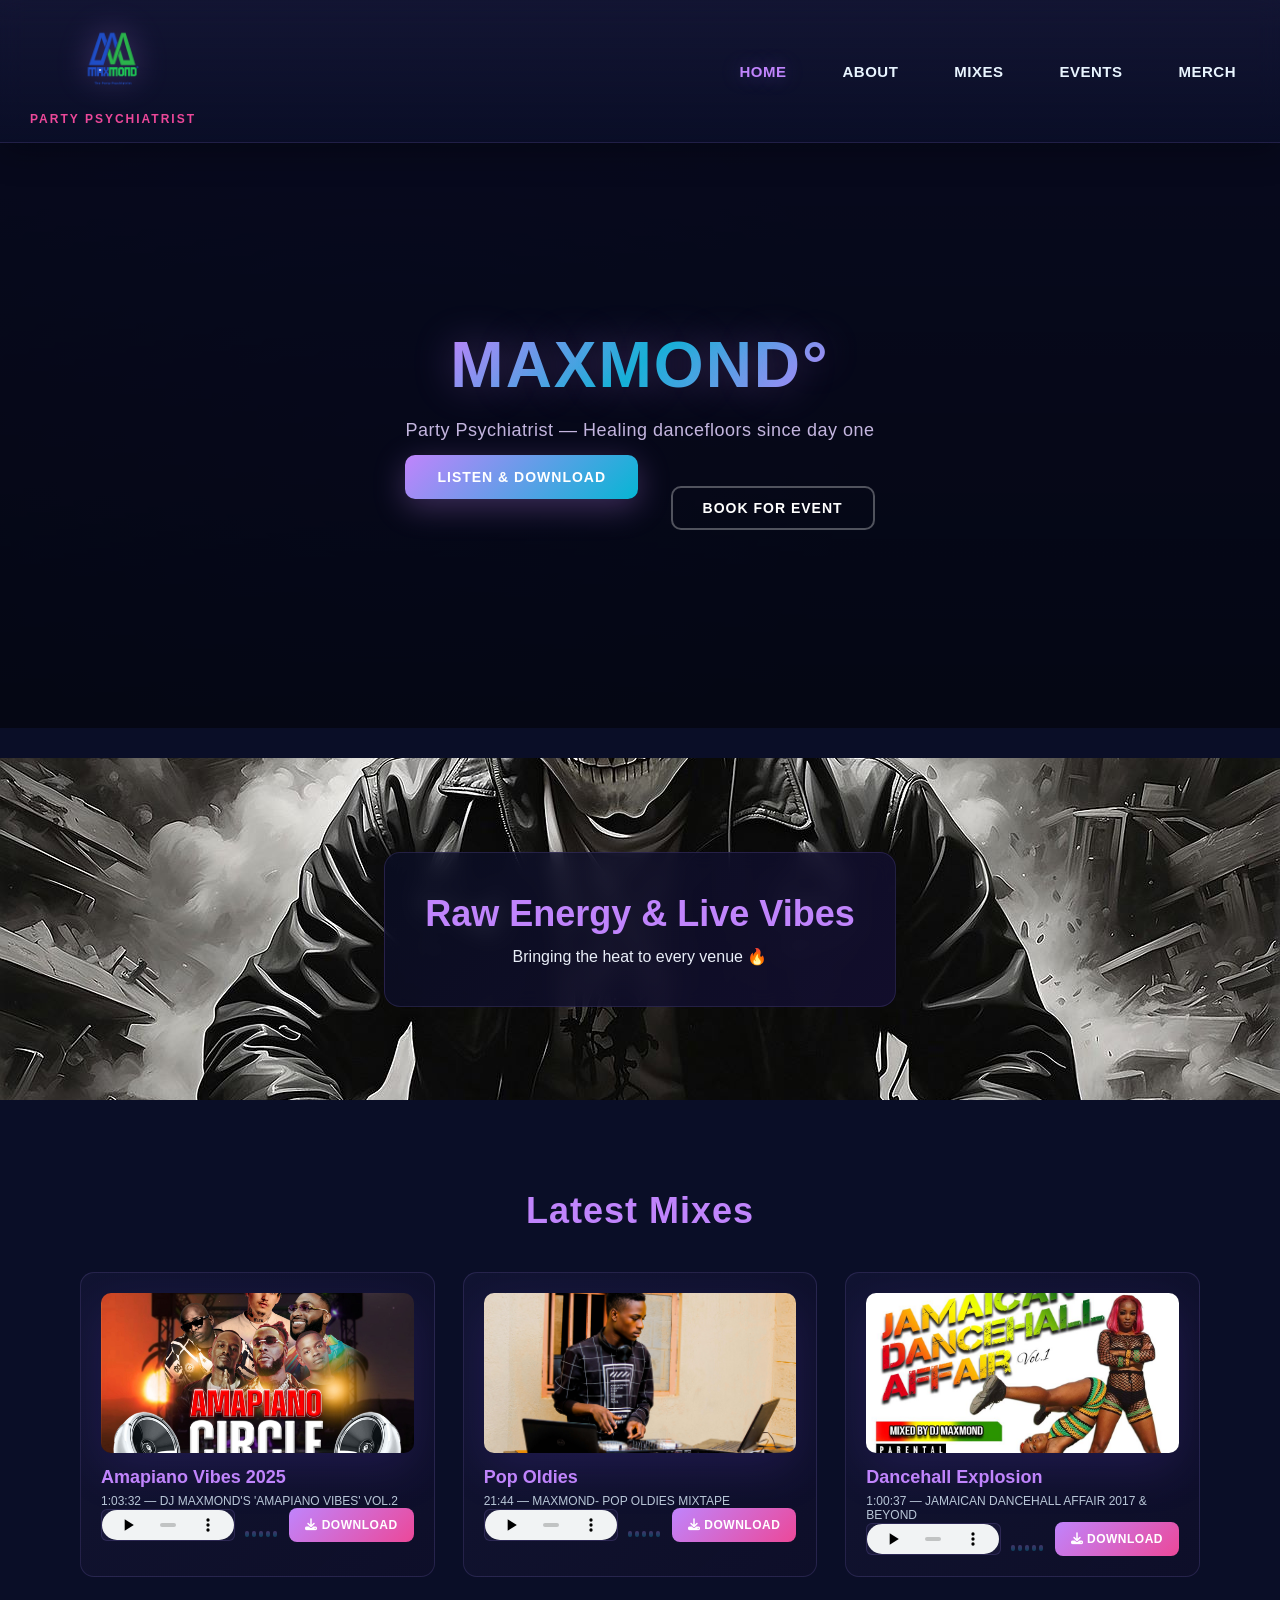
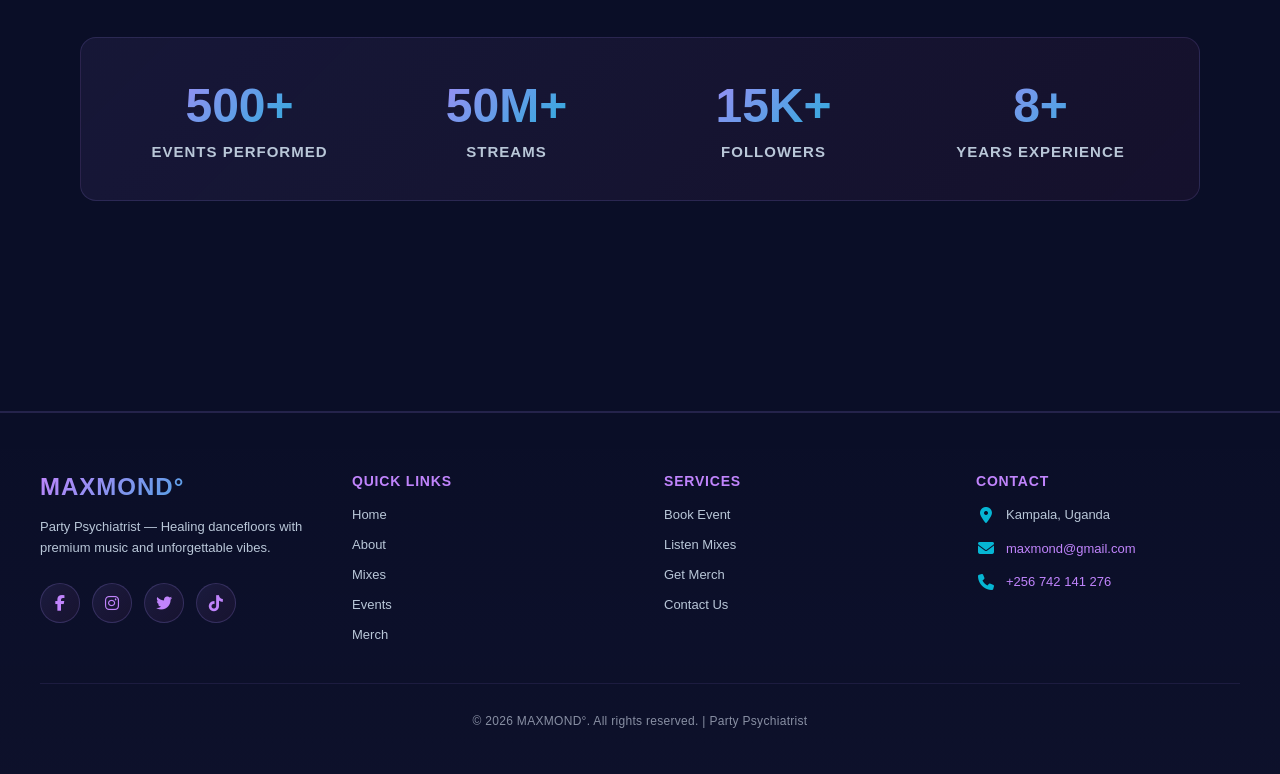
==== index.html @ 0cc54d0d "Add files via upload" ====
<!DOCTYPE html>
<html lang="en">
<head>
<meta charset="UTF-8" />
<meta name="viewport" content="width=device-width, initial-scale=1" />
<title> MAXMOND° — DJ & Mixing Specialist</title>
<link rel="stylesheet" href="https://cdnjs.cloudflare.com/ajax/libs/font-awesome/6.4.0/css/all.min.css">
<link rel="stylesheet" href="style.css" />
</head>
<body>
<header class="site-header">
  <div class="brand">
    <div class="logo">
      <a href="index.html">
        <img src="images/logo.png"  alt="Maxmond Logo" class="logo-img">
      </a>
    </div>
    <div class="tag">Party Psychiatrist</div>
  </div>
  <button class="menu-btn" id="menuBtn">☰</button>
  <nav class="nav" id="nav">
    <a href="index.html" class="nav-link active">Home</a>
    <a href="about.html" class="nav-link">About</a>
    <a href="mixes.html" class="nav-link">Mixes</a>
    <a href="events.html" class="nav-link">Events</a>
    <a href="merch.html" class="nav-link">Merch</a>
  </nav>
</header>

<!-- HERO VIDEO -->
<section class="hero-vid">
  <video class="hero-video" autoplay muted loop playsinline>
    <source src="videos/hero-placeholder.mp4" type="video/mp4">
  </video>
  <div class="hero-overlay"></div>
  <div class="hero-content">
    <h1 class="neon"> MAXMOND°</h1>
    <p class="neon-sub">Party Psychiatrist — Healing dancefloors since day one</p>
    <div class="hero-actions">
      <a class="btn primary" href="mixes.html">Listen & Download</a>
      <a class="btn ghost" href="events.html">Book for Event</a>
    </div>
  </div>
</section>

<!-- SLIDESHOW SECTION -->
<section class="slideshow-section">
  <div class="slideshow" id="slideshow">
    <div class="slide" style="background-image:url('images/slide1.jpg')"></div>
    <div class="slide" style="background-image:url('images/slide2.jpg')"></div>
    <div class="slide" style="background-image:url('images/slide3.jpg')"></div>
  </div>
  <div class="slideshow-content">
    <h2>Raw Energy & Live Vibes</h2>
    <p>Bringing the heat to every venue 🔥</p>
  </div>
</section>

<!-- FEATURED MIXES -->
<main class="container">
  <section class="featured-section">
    <h2 style="color:var(--neon-bright);font-size:36px;margin-bottom:40px;text-align:center;letter-spacing:1px;">Latest Mixes</h2>
    <div class="featured-grid">
      <article class="album-card">
        <img class="album-cover" src="images/mix1.jpg" alt="Mix 1 cover">
        <div class="album-info">
          <h3>Amapiano Vibes 2025</h3>
          <p class="meta">1:03:32 — DJ MAXMOND'S 'AMAPIANO VIBES' VOL.2</p>
          <div class="album-controls">
            <div class="equalizer-wrapper">
              <audio controls preload="none">
                <source src="https://www.dropbox.com/scl/fi/xc1sqs35vmgmtnmhbowbe/DJ-MAXMOND-S-AMAPIANO-VIBES-VOL.2-BEST-AMAPIANO-SONGS-2024.mp3?rlkey=he2ttho02ufio4cwqi1nv0g5d&st=pbbh3ozd&raw=1" type="audio/mpeg">
                Your browser does not support the audio element.
              </audio>
              <div class="equalizer">
                <span></span><span></span><span></span><span></span><span></span>
              </div>
            </div>
            <a class="download-btn" href="https://www.dropbox.com/scl/fi/xc1sqs35vmgmtnmhbowbe/DJ-MAXMOND-S-AMAPIANO-VIBES-VOL.2-BEST-AMAPIANO-SONGS-2024.mp3?rlkey=he2ttho02ufio4cwqi1nv0g5d&st=pbbh3ozd&raw=1" download>
              <i class="fas fa-download"></i> Download
            </a>
          </div>
        </div>
      </article>

      <article class="album-card">
        <img class="album-cover" src="images/pic 4.jpg" alt="Mix 2 cover">
        <div class="album-info">
          <h3>Pop Oldies</h3>
          <p class="meta">21:44 — MAXMOND- POP OLDIES MIXTAPE</p>
          <div class="album-controls">
            <div class="equalizer-wrapper">
              <audio controls preload="none">
                <source src="https://www.dropbox.com/scl/fi/2253mt208fvndfzl2ass7/MAXMOND-POP-OLDIES-MIXTAPE-demo.mp3?rlkey=nd7rowg3izl7b2zfqn1jg8y5y&st=6wo6x5c7&raw=1" type="audio/mpeg">
                Your browser does not support the audio element.
              </audio>
              <div class="equalizer">
                <span></span><span></span><span></span><span></span><span></span>
              </div>
            </div>
            <a class="download-btn" href="https://www.dropbox.com/scl/fi/2253mt208fvndfzl2ass7/MAXMOND-POP-OLDIES-MIXTAPE-demo.mp3?rlkey=nd7rowg3izl7b2zfqn1jg8y5y&st=6wo6x5c7&raw=1" download>
              <i class="fas fa-download"></i> Download
            </a>
          </div>
        </div>
      </article>

      <article class="album-card">
        <img class="album-cover" src="images/JAMAICAN DANCEHALL ALBUM DJ MAXMOND.jpg" alt="Mix 3 cover">
        <div class="album-info">
          <h3>Dancehall Explosion</h3>
          <p class="meta">1:00:37 — JAMAICAN DANCEHALL AFFAIR 2017 & BEYOND</p>
          <div class="album-controls">
            <div class="equalizer-wrapper">
              <audio controls preload="none">
                <source src="https://www.dropbox.com/scl/fi/gc46w96b8jhmd17xgu9oz/DJ-Maxmond-s-Dancehall-Affair-2017-Beyond.mp3?rlkey=oaa48fzhy5w7obsttgqg2e1w3&st=un1a16tu&raw=1" type="audio/mpeg">
                Your browser does not support the audio element.
              </audio>
              <div class="equalizer">
                <span></span><span></span><span></span><span></span><span></span>
              </div>
            </div>
            <a class="download-btn" href="https://www.dropbox.com/scl/fi/gc46w96b8jhmd17xgu9oz/DJ-Maxmond-s-Dancehall-Affair-2017-Beyond.mp3?rlkey=oaa48fzhy5w7obsttgqg2e1w3&st=un1a16tu&raw=1" download>
              <i class="fas fa-download"></i> Download
            </a>
          </div>
        </div>
      </article>
    </div>
  </section>

  <!-- STATS SECTION -->
  <section class="stats-section">
    <div class="stat">
      <div class="stat-number">500+</div>
      <div class="stat-label">Events Performed</div>
    </div>
    <div class="stat">
      <div class="stat-number">50M+</div>
      <div class="stat-label">Streams</div>
    </div>
    <div class="stat">
      <div class="stat-number">15K+</div>
      <div class="stat-label">Followers</div>
    </div>
    <div class="stat">
      <div class="stat-number">8+</div>
      <div class="stat-label">Years Experience</div>
    </div>
  </section>

</main>



<footer class="site-footer">
  <div class="footer-content">
    <!-- Brand Section -->
    <div class="footer-section">
      <h3 class="footer-title">MAXMOND°</h3>
      <p class="footer-desc">Party Psychiatrist — Healing dancefloors with premium music and unforgettable vibes.</p>
      <div class="footer-socials">
        <a href="https://facebook.com/maxmonddj256" target="_blank" title="Facebook"><i class="fab fa-facebook-f"></i></a>
        <a href="https://instagram.com/maxmonddj256" target="_blank" title="Instagram"><i class="fab fa-instagram"></i></a>
        <a href="https://x.com/maxmonddj256" target="_blank" title="Twitter"><i class="fab fa-twitter"></i></a>
        <a href="https://www.tiktok.com/@maxmonddj256" target="_blank" title="TikTok"><i class="fab fa-tiktok"></i></a>
      </div>
    </div>

    <!-- Quick Links -->
    <div class="footer-section">
      <h4 class="footer-heading">Quick Links</h4>
      <ul class="footer-links">
        <li><a href="index.html">Home</a></li>
        <li><a href="about.html">About</a></li>
        <li><a href="mixes.html">Mixes</a></li>
        <li><a href="events.html">Events</a></li>
        <li><a href="merch.html">Merch</a></li>
      </ul>
    </div>

    <!-- Services -->
    <div class="footer-section">
      <h4 class="footer-heading">Services</h4>
      <ul class="footer-links">
        <li><a href="events.html">Book Event</a></li>
        <li><a href="mixes.html">Listen Mixes</a></li>
        <li><a href="merch.html">Get Merch</a></li>
        <li><a href="https://wa.me/256742141276" target="_blank">Contact Us</a></li>
      </ul>
    </div>

    <!-- Contact -->
    <div class="footer-section">
      <h4 class="footer-heading">Contact</h4>
      <div class="footer-contact">
        <p><i class="fas fa-map-marker-alt"></i> Kampala, Uganda</p>
        <p><i class="fas fa-envelope"></i> <a href="mailto:maxmond@gmail.com">maxmond@gmail.com</a></p>
        <p><i class="fas fa-phone"></i> <a href="https://wa.me/256742141276">+256 742 141 276</a></p>
      </div>
    </div>
  </div>

  <!-- Copyright -->
  <div class="footer-bottom">
    <p>&copy; <span id="year"></span> MAXMOND°. All rights reserved. | Party Psychiatrist</p>
    <!-- <div class="footer-links-bottom">
      <a href="#">Privacy Policy</a> • <a href="#">Terms of Service</a>
    </div> -->
  </div>
</footer>



      

    
    

    
  




<script src="script.js"></script>
</body>
</html>
---- style.css ----
:root{
  --bg-dark:#0a0e27;       /* professional dark blue-black */
  --bg-darker:#050812;
  --neon:#a78bfa;          /* softer neon purple */
  --neon-bright:#c084fc;
  --neon-accent:#7c3aed;
  --accent-pink:#ec4899;
  --accent-cyan:#06b6d4;
  --muted:#b9c7d8;
  --glass:rgba(255,255,255,0.02);
  --max-w:1200px;
}

/* Reset */
*{box-sizing:border-box;margin:0;padding:0; max-width: 100%;
    }
    body {
  margin: 0;
  padding: 0;
  overflow-x: hidden;
}
html,body{height:100%;font-family:Inter,"Tahoma",sans-serif;color:#e9eef8;background:var(--bg-dark); }
img{max-width:100%;display:block;border-radius:8px;}

/* Header */
.site-header{
  position:sticky;top:0;z-index:60;display:flex;align-items:center;justify-content:space-between;padding:16px 30px;
  background: linear-gradient(180deg, rgba(167,139,250,0.06), rgba(10,14,39,0.95));
  border-bottom:1px solid rgba(167,139,250,0.1);
  backdrop-filter: blur(12px);
  box-shadow: 0 8px 32px rgba(0,0,0,0.3);
}
.brand{display:flex;flex-direction:column;align-items:center;gap:8px;}
.logo-text{font-size:32px;font-weight:900;background: linear-gradient(135deg, var(--neon-bright), var(--accent-cyan));-webkit-background-clip:text;-webkit-text-fill-color:transparent;text-shadow:0 0 20px rgba(192,132,250,0.5);letter-spacing:1px;}
.tag{font-size:12px;color:var(--accent-pink);text-transform:uppercase;letter-spacing:2px;font-weight:700;}
.nav{display:flex;gap:28px;align-items:center;}
.nav-link{color:#e9f5ff;text-decoration:none;padding:8px 14px;border-radius:6px;font-weight:600;font-size:15px;transition:all 0.3s ease;position:relative;text-transform:uppercase;letter-spacing:0.5px;}
.nav-link::after{content:'';position:absolute;bottom:0;left:0;width:0;height:2px;background:linear-gradient(90deg, var(--neon-bright), var(--accent-cyan));transition:width 0.3s ease;}
.nav-link:hover::after{width:100%;}
.nav-link.active{color:var(--neon-bright);text-shadow:0 0 20px rgba(167,139,250,0.4);}
.menu-btn{display:none;color:var(--neon-bright);font-size:24px;cursor:pointer;background:transparent;border:none;transition:all 0.3s ease;}
.menu-btn.active{color:var(--accent-pink);}

@media (max-width:900px){
  .menu-btn{display:block;}
  .nav{position:fixed;right:-320px;top:70px;flex-direction:column;background:rgba(6,5,16,0.96);padding:20px;width:280px;height:calc(100% - 90px);transition:0.28s;}
  .nav.show{right:8px;}
}

/* logo designs */
.logo {
  display: flex;
  align-items: center;
  justify-content: center;
  padding: 8px;
}

.logo-img {
    height: 72px;      
    width: auto;       
    object-fit: contain;
    transition: transform 0.3s ease, filter 0.3s ease;
    filter: drop-shadow(0 0 16px rgba(192,132,250,0.4));
}
.logo-img:hover {
    transform: scale(1.12);
    filter: drop-shadow(0 0 24px rgba(192,132,250,0.7));
}

/* HERO VIDEO */
.hero-vid{
  position:relative;height:65vh;display:flex;align-items:center;justify-content:center;overflow:hidden;
}
.hero-video{
  position:absolute;inset:0;width:100%;height:100%;object-fit:cover;filter:brightness(0.35) saturate(1.2) contrast(1.1);
}
.hero-overlay{
  position:absolute;inset:0;background:linear-gradient(180deg, rgba(10,14,39,0.4), rgba(5,8,20,0.6)), radial-gradient(circle at 30% 50%, rgba(167,139,250,0.08), transparent 50%);mix-blend-mode:overlay;
}
.hero-content{
  position:relative;z-index:5;text-align:center;padding:40px;max-width:1000px;animation:slideInUp 0.8s ease;
}
.neon{
  font-size:64px;
  margin:0;
  background: linear-gradient(135deg, var(--neon-bright), var(--accent-cyan), var(--neon-bright));
  -webkit-background-clip:text;
  -webkit-text-fill-color:transparent;
  background-clip:text;
  text-shadow:0 0 40px rgba(192,132,250,0.3);
  display: inline-block;
  animation: float 3s ease-in-out infinite, pulse 2s ease-in-out infinite alternate;
  font-weight:900;
  letter-spacing:2px;
}
@keyframes float {
    0% { transform: translateY(0px); }
    50% { transform: translateY(-20px); }
    100% { transform: translateY(0px); }
}
@keyframes pulse {
    0% { filter: drop-shadow(0 0 20px rgba(192,132,250,0.3)); }
    100% { filter: drop-shadow(0 0 40px rgba(192,132,250,0.6)); }
}
@keyframes slideInUp {
    from { opacity:0; transform:translateY(40px); }
    to { opacity:1; transform:translateY(0); }
}
.neon-sub{margin-top:18px;color:#d9c9f5;opacity:0.9;font-size:18px;letter-spacing:0.5px;}
.btn{display:inline-block;padding:14px 32px;border-radius:10px;text-decoration:none;font-weight:700;margin:14px;border:none;cursor:pointer;transition:all 0.3s ease;text-transform:uppercase;letter-spacing:1px;font-size:14px;}
.btn.primary{background:linear-gradient(135deg, var(--neon-bright), var(--accent-cyan));color:#fff;box-shadow:0 8px 32px rgba(192,132,250,0.3);position:relative;overflow:hidden;}
.btn.primary::before{content:'';position:absolute;top:50%;left:-50%;width:200%;height:200%;background:radial-gradient(circle, rgba(255,255,255,0.3), transparent);transform:translate(-50%,-50%);opacity:0;transition:opacity 0.3s;}
.btn.primary:hover{transform:translateY(-3px);box-shadow:0 14px 48px rgba(192,132,250,0.5);}
.btn.ghost{background:transparent;color:#fff;border:2px solid rgba(255,255,255,0.3);padding:12px 30px;}
.btn.ghost:hover{border-color:var(--neon-bright);color:var(--neon-bright);box-shadow:0 0 20px rgba(192,132,250,0.3);}

/* SLIDESHOW */
.slideshow-section{position:relative;height:38vh;display:flex;align-items:center;justify-content:center;margin-top:30px;overflow:hidden;background:var(--bg-darker);}
.slideshow{position:absolute;inset:0;z-index:0;}
.slide{position:absolute;inset:0;background-size:cover;background-position:center;opacity:0;transition:opacity 1.2s ease;}
.slide.show{opacity:1;}
.slideshow-content{position:relative;z-index:6;background:linear-gradient(135deg, rgba(10,14,39,0.75), rgba(20,15,50,0.85));padding:40px;border-radius:16px;max-width:900px;text-align:center;border:1px solid rgba(167,139,250,0.15);backdrop-filter:blur(10px);}
.slideshow-content h2{color:var(--neon-bright);font-size:36px;margin-bottom:12px;}

/* FEATURED GRID / ALBUMS */
.container{max-width:var(--max-w);margin:0 auto;padding:50px 40px;overflow:hidden;}
.featured-grid{display:grid;grid-template-columns:repeat(3,1fr);gap:28px;}
.album-card{background:linear-gradient(135deg, rgba(167,139,250,0.05), rgba(236,72,153,0.02));padding:20px;border-radius:14px;border:1px solid rgba(167,139,250,0.15);display:flex;flex-direction:column;gap:14px;transition:all 0.4s ease;position:relative;overflow:hidden;}
.album-card::before{content:'';position:absolute;top:0;left:0;width:100%;height:1px;background:linear-gradient(90deg, transparent, rgba(167,139,250,0.5), transparent);opacity:0;}
.album-card:hover{transform:translateY(-8px);border-color:rgba(167,139,250,0.4);box-shadow:0 20px 60px rgba(192,132,250,0.2);}
.album-card:hover::before{opacity:1;}
.album-cover{width:100%;height:160px;object-fit:cover;border-radius:10px;box-shadow:0 16px 48px rgba(122,75,255,0.15);transition:transform 0.4s ease;}
.album-card:hover .album-cover{transform:scale(1.05);}
.album-info h3{color:var(--neon-bright);margin:0;font-size:18px;}
.album-info p.meta{color:#b9c7d8;font-size:12px;margin:6px 0 0 0;}
.album-controls{display:flex;gap:12px;align-items:center;justify-content:space-between;}
.download-btn{background:linear-gradient(135deg, var(--neon-bright), var(--accent-pink));color:#fff;padding:10px 16px;border-radius:8px;font-weight:700;text-decoration:none;transition:all 0.3s ease;text-transform:uppercase;font-size:12px;letter-spacing:0.5px;}
.download-btn:hover{transform:translateY(-2px);box-shadow:0 8px 24px rgba(192,132,250,0.3);}

/* EQUALIZER ANIMATION */
.equalizer-wrapper{position:relative;display:flex;align-items:center;gap:10px;flex:1;}
.equalizer-wrapper audio{flex:1;height:32px;border-radius:6px;background:rgba(167,139,250,0.05);border:1px solid rgba(167,139,250,0.15);}
.equalizer{display:flex;gap:3px;height:24px;align-items:end;}
.equalizer span{
  display:block;width:4px;height:6px;background:linear-gradient(to top, var(--accent-cyan), var(--neon-bright));border-radius:2px;
  animation: equalizer 0.6s infinite alternate;
}
.equalizer span:nth-child(2){animation-delay:0.08s;}
.equalizer span:nth-child(3){animation-delay:0.16s;}
.equalizer span:nth-child(4){animation-delay:0.24s;}
.equalizer span:nth-child(5){animation-delay:0.32s;}
@keyframes equalizer{0%{height:6px;}50%{height:18px;}100%{height:6px;}}

/* STATS SECTION */
.stats-section {
  display: grid;
  grid-template-columns: repeat(auto-fit, minmax(200px, 1fr));
  gap: 30px;
  margin: 60px 0;
  padding: 40px;
  background: linear-gradient(135deg, rgba(167,139,250,0.08), rgba(236,72,153,0.05));
  border-radius: 16px;
  border: 1px solid rgba(167,139,250,0.15);
}

.stat {
  text-align: center;
}

.stat-number {
  font-size: 48px;
  font-weight: 900;
  background: linear-gradient(135deg, var(--neon-bright), var(--accent-cyan));
  -webkit-background-clip: text;
  -webkit-text-fill-color: transparent;
  background-clip: text;
  margin-bottom: 10px;
}

.stat-label {
  color: #b9c7d8;
  font-size: 15px;
  text-transform: uppercase;
  letter-spacing: 1px;
  font-weight: 600;
}

.featured-section {
  margin-top: 40px;
}

/* FOOTER */
.site-footer {
  margin-top: 100px;
  padding: 60px 40px 0;
  border-top: 2px solid rgba(167, 139, 250, 0.15);
  background: linear-gradient(180deg, transparent, rgba(167, 139, 250, 0.02));
}

.footer-content {
  display: grid;
  grid-template-columns: repeat(auto-fit, minmax(240px, 1fr));
  gap: 48px;
  max-width: var(--max-w);
  margin: 0 auto 40px;
}

.footer-section {
  display: flex;
  flex-direction: column;
  gap: 16px;
}

.footer-title {
  color: var(--neon-bright);
  font-size: 24px;
  font-weight: 900;
  margin: 0;
  text-transform: uppercase;
  letter-spacing: 1px;
  background: linear-gradient(135deg, var(--neon-bright), var(--accent-cyan));
  -webkit-background-clip: text;
  -webkit-text-fill-color: transparent;
  background-clip: text;
}

.footer-desc {
  color: #b9c7d8;
  font-size: 13px;
  line-height: 1.6;
  margin: 0;
}

.footer-heading {
  color: var(--neon-bright);
  font-size: 14px;
  font-weight: 700;
  margin: 0;
  text-transform: uppercase;
  letter-spacing: 0.8px;
}

.footer-links {
  list-style: none;
  display: flex;
  flex-direction: column;
  gap: 12px;
  margin: 0;
  padding: 0;
}

.footer-links a {
  color: #b9c7d8;
  text-decoration: none;
  font-size: 13px;
  transition: all 0.3s ease;
  display: inline-block;
}

.footer-links a:hover {
  color: var(--neon-bright);
  text-shadow: 0 0 12px rgba(192, 132, 250, 0.4);
  transform: translateX(4px);
}

.footer-socials {
  display: flex;
  gap: 12px;
  margin-top: 8px;
  flex-wrap: wrap;
}

.footer-socials a {
  width: 40px;
  height: 40px;
  border-radius: 50%;
  display: flex;
  align-items: center;
  justify-content: center;
  background: linear-gradient(135deg, rgba(167, 139, 250, 0.1), rgba(236, 72, 153, 0.05));
  border: 1px solid rgba(167, 139, 250, 0.2);
  color: var(--neon-bright);
  transition: all 0.3s ease;
  text-decoration: none;
}

.footer-socials a:hover {
  background: linear-gradient(135deg, var(--neon-bright), var(--accent-pink));
  border-color: var(--neon-bright);
  color: #fff;
  transform: translateY(-4px);
  box-shadow: 0 8px 24px rgba(192, 132, 250, 0.3);
}

.footer-socials i {
  font-size: 16px;
}

.footer-contact {
  display: flex;
  flex-direction: column;
  gap: 14px;
}

.footer-contact p {
  color: #b9c7d8;
  font-size: 13px;
  margin: 0;
  display: flex;
  align-items: center;
  gap: 10px;
  line-height: 1.5;
}

.footer-contact i {
  color: var(--accent-cyan);
  font-size: 16px;
  width: 20px;
  text-align: center;
}

.footer-contact a {
  color: var(--neon-bright);
  text-decoration: none;
  transition: all 0.3s ease;
}

.footer-contact a:hover {
  text-shadow: 0 0 12px rgba(192, 132, 250, 0.4);
}

.footer-bottom {
  border-top: 1px solid rgba(167, 139, 250, 0.1);
  padding: 30px 0;
  text-align: center;
  margin: 0 auto;
  max-width: var(--max-w);
}

.footer-bottom p {
  color: #888fa3;
  font-size: 12px;
  margin: 0 0 16px 0;
  letter-spacing: 0.3px;
}

.footer-links-bottom {
  display: flex;
  justify-content: center;
  gap: 20px;
  flex-wrap: wrap;
}

.footer-links-bottom a {
  color: #888fa3;
  text-decoration: none;
  font-size: 12px;
  transition: all 0.3s ease;
}

.footer-links-bottom a:hover {
  color: var(--neon-bright);
  text-shadow: 0 0 12px rgba(192, 132, 250, 0.3);
}

/* FOOTER RESPONSIVE */
@media (max-width: 900px) {
  .footer-content {
    grid-template-columns: repeat(2, 1fr);
    gap: 32px;
  }

  .site-footer {
    padding: 50px 30px 0;
  }
}

@media (max-width: 600px) {
  .footer-content {
    grid-template-columns: 1fr;
    gap: 40px;
  }

  .site-footer {
    padding: 40px 20px 0;
    margin-top: 60px;
  }

  .footer-title {
    font-size: 20px;
  }

  .footer-socials {
    gap: 10px;
  }

  .footer-socials a {
    width: 36px;
    height: 36px;
  }

  .footer-socials i {
    font-size: 14px;
  }
}

/* ABOUT PAGE */
.about-hero {
  display: grid;
  grid-template-columns: 1fr 1fr;
  gap: 30px;
  align-items: center;
  margin: 40px 0 60px 0;
  padding: 40px;
  background: linear-gradient(135deg, rgba(167,139,250,0.08), rgba(236,72,153,0.05));
  border-radius: 16px;
  border: 1px solid rgba(167,139,250,0.15);
}

.about-image-container {
  overflow: hidden;
  border-radius: 12px;
}

.about-image {
  width: 100%;
  height: 100%;
  border-radius: 12px;
  object-fit: cover;
  transition: transform 0.4s ease;
}

.about-image-container:hover .about-image {
  transform: scale(1.05);
}

.about-text h1 {
  margin-bottom: 20px;
  font-size: 42px;
}

.about-intro {
  color: #d9c9f5;
  font-size: 16px;
  line-height: 1.8;
  margin-bottom: 30px;
}

.about-content {
  margin-bottom: 30px;
}

.about-content h2 {
  color: var(--neon-bright);
  font-size: 20px;
  margin-bottom: 12px;
  text-transform: uppercase;
  letter-spacing: 0.5px;
}

.about-content p {
  color: #b9c7d8;
  line-height: 1.8;
  font-size: 14px;
}

.about-list {
  list-style: none;
  margin: 20px 0;
}

.about-list li {
  color: #b9c7d8;
  padding: 10px 0;
  padding-left: 30px;
  position: relative;
  line-height: 1.6;
  font-size: 14px;
}

.about-list li::before {
  content: '✓';
  position: absolute;
  left: 0;
  color: var(--neon-bright);
  font-weight: bold;
  font-size: 18px;
}

.about-cta {
  display: flex;
  gap: 16px;
  margin-top: 30px;
  flex-wrap: wrap;
}

@media (max-width: 900px) {
  .about-hero {
    grid-template-columns: 1fr;
  }
}

/* SERVICES GRID */
.services-grid {
  display: grid;
  grid-template-columns: repeat(auto-fit, minmax(250px, 1fr));
  gap: 24px;
  margin-top: 60px;
  margin-bottom: 60px;
}

.service-card {
  background: linear-gradient(135deg, rgba(167,139,250,0.08), rgba(236,72,153,0.05));
  padding: 30px;
  border-radius: 12px;
  border: 1px solid rgba(167,139,250,0.15);
  text-align: center;
  transition: all 0.4s ease;
}

.service-card:hover {
  transform: translateY(-8px);
  border-color: rgba(167,139,250,0.4);
  box-shadow: 0 20px 60px rgba(192,132,250,0.2);
}

.service-icon {
  font-size: 48px;
  color: var(--neon-bright);
  margin-bottom: 16px;
  background: linear-gradient(135deg, rgba(167,139,250,0.1), rgba(236,72,153,0.1));
  width: 80px;
  height: 80px;
  display: flex;
  align-items: center;
  justify-content: center;
  border-radius: 12px;
  margin-left: auto;
  margin-right: auto;
}

.service-card h3 {
  color: var(--neon-bright);
  font-size: 18px;
  margin-bottom: 12px;
  text-transform: uppercase;
  letter-spacing: 0.5px;
}

.service-card p {
  color: #b9c7d8;
  font-size: 14px;
  line-height: 1.6;
}

/* RESPONSIVE */
@media (max-width:1000px){ 
  .featured-grid{grid-template-columns:repeat(2,1fr);}
  .neon{font-size:56px;}
}
@media (max-width:700px){
  .featured-grid{grid-template-columns:1fr;}
  .neon{font-size:42px;}
  .hero-vid{height:55vh;}
  .slideshow-section{height:35vh;}
  .container{padding:30px 20px;}
  .site-header{padding:12px 16px;}
  .nav{gap:16px;}
}

/* MOBILE HERO FALLBACK IMAGE */
@media (max-width:700px){
  .hero-video{display:none;}
  .hero-vid{background-image:url('images/hero-placeholder.jpg');background-size:cover;background-position:center;}
}

/* ADDITIONAL ANIMATIONS AND POLISH */
html {
  scroll-behavior: smooth;
}

body {
  -webkit-font-smoothing: antialiased;
  -moz-osx-font-smoothing: grayscale;
}

/* Text selection styling */
::selection {
  background: rgba(192,132,250,0.4);
  color: #fff;
}

/* Scrollbar styling */
::-webkit-scrollbar {
  width: 10px;
}

::-webkit-scrollbar-track {
  background: var(--bg-dark);
}

::-webkit-scrollbar-thumb {
  background: var(--neon-accent);
  border-radius: 5px;
}

::-webkit-scrollbar-thumb:hover {
  background: var(--neon-bright);
}

/* Link styling */
a {
  transition: all 0.3s ease;
}

/* Button hover scale */
.btn:active {
  transform: translateY(1px);
}

/* Social media styling */
.social-media {
  display: flex;
  justify-content: center;
  gap: 16px;
  padding: 30px 20px;
  flex-wrap: wrap;
}

.social-media a {
  display: inline-flex;
  align-items: center;
  justify-content: center;
  width: 50px;
  height: 50px;
  border-radius: 50%;
  background: linear-gradient(135deg, rgba(167,139,250,0.1), rgba(236,72,153,0.05));
  border: 1px solid rgba(167,139,250,0.2);
  transition: all 0.3s ease;
}

.social-media i {
  font-size: 22px;
  color: var(--neon-bright);
  transition: all 0.3s ease;
}

.social-media a:hover {
  background: linear-gradient(135deg, var(--neon-bright), var(--accent-pink));
  border-color: var(--neon-bright);
  transform: translateY(-6px);
  box-shadow: 0 12px 36px rgba(192,132,250,0.3);
}

.social-media a:hover i {
  color: #fff;
  transform: scale(1.2);
}

/* WhatsApp floating chat bubble */
.whatsapp-chat {
  position: fixed;
  right: 20px;
  bottom: 20px;
  display: flex;
  gap: 12px;
  align-items: center;
  z-index: 999;
  text-decoration: none;
  transform: translateY(0);
  transition: transform 0.3s ease, box-shadow 0.3s ease;
  -webkit-tap-highlight-color: transparent;
}

.whatsapp-bubble {
  width: 52px;
  height: 52px;
  border-radius: 50%;
  display: flex;
  align-items: center;
  justify-content: center;
  background: linear-gradient(135deg, rgba(200, 140, 255, 0.14), rgba(122, 75, 255, 0.1));
  box-shadow: 0 8px 28px rgba(122, 75, 255, 0.08);
  border: 1px solid rgba(255, 255, 255, 0.04);
  transition: all 0.3s ease;
}

.whatsapp-icon {
  width: 28px;
  height: 28px;
  filter: drop-shadow(0 3px 8px rgba(122, 75, 255, 0.08));
}

.whatsapp-label {
  background: rgba(6, 5, 16, 0.94);
  color: #e9e6ff;
  padding: 10px 14px;
  border-radius: 999px;
  font-weight: 700;
  font-size: 13px;
  box-shadow: 0 6px 22px rgba(0, 0, 0, 0.45);
  border: 1px solid rgba(122, 75, 255, 0.06);
  white-space: nowrap;
  text-shadow: 0 0 6px rgba(200, 140, 255, 0.04);
  transition: opacity 0.3s ease;
}

.whatsapp-chat:hover {
  transform: translateY(-8px);
}

.whatsapp-chat:hover .whatsapp-bubble {
  background: linear-gradient(135deg, var(--neon-bright), var(--accent-cyan));
  box-shadow: 0 12px 40px rgba(192, 132, 250, 0.3);
  transform: scale(1.1);
}

.whatsapp-chat:hover .whatsapp-label {
  color: #fff;
  text-shadow: 0 0 12px rgba(192, 132, 250, 0.3);
}

@media (max-width: 520px) {
  .whatsapp-label {
    display: none;
  }

  .whatsapp-bubble {
    width: 48px;
    height: 48px;
  }

  .whatsapp-icon {
    width: 24px;
    height: 24px;
  }

  .whatsapp-chat {
    right: 16px;
    bottom: 16px;
  }
}

/* Audio player custom styling */
audio {
  appearance: none;
  -webkit-appearance: none;
  width: 100%;
  height: 32px;
  border-radius: 6px;
  background: linear-gradient(135deg, rgba(167,139,250,0.08), rgba(236,72,153,0.05));
  border: 1px solid rgba(167,139,250,0.15);
  cursor: pointer;
  outline: none;
}

/* Fade in animation on page load */
@keyframes fadeIn {
  from {
    opacity: 0;
  }
  to {
    opacity: 1;
  }
}

.container {
  animation: fadeIn 0.6s ease-out;
}

/* Default: show menu on desktop */
.nav {
  display: flex;            /* horizontal links */
  gap: 28px;
  position: static;         /* normal header flow */
  flex-direction: row;
  background: none;
  padding: 0;
}

/* Mobile styles */
@media (max-width: 768px) {
  .menu-btn {
    display: block;        /* show hamburger */
  }

  .nav {
    display: none;          /* hide menu by default on mobile */
    flex-direction: column;
    position: fixed;
    top: 60px;              /* below header */
    right: 0;
    background: linear-gradient(135deg, rgba(10,14,39,0.98), rgba(5,8,20,0.99));
    padding: 20px;
    width: 100%;
    max-width: 280px;
    border-radius: 0 0 8px 0;
    gap: 16px;
    z-index: 100;
    border-left: 1px solid rgba(167,139,250,0.15);
  }

  .nav.show {
    display: flex;          /* show menu when active */
  }

  .nav-link {
    padding: 12px 16px;
    border-radius: 8px;
    transition: all 0.3s ease;
  }

  .nav-link:hover {
    background: rgba(167,139,250,0.1);
  }
}

/* ===== EVENTS PAGE STYLES ===== */

.events-hero {
  position: relative;
  height: 60vh;
  display: flex;
  align-items: center;
  justify-content: center;
  overflow: hidden;
  background: linear-gradient(135deg, rgba(167, 139, 250, 0.15), rgba(236, 72, 153, 0.1));
  border-bottom: 2px solid rgba(167, 139, 250, 0.2);
}

.events-hero::before {
  content: '';
  position: absolute;
  inset: 0;
  background: radial-gradient(circle at 30% 50%, rgba(167, 139, 250, 0.08), transparent 50%);
}

.events-hero-content {
  position: relative;
  z-index: 5;
  text-align: center;
  padding: 40px;
  max-width: 1000px;
}

.events-hero .neon {
  font-size: 56px;
}

.hero-subtitle {
  color: #d9c9f5;
  font-size: 18px;
  margin-top: 20px;
  line-height: 1.6;
}

.events-grid {
  display: grid;
  grid-template-columns: repeat(auto-fit, minmax(280px, 1fr));
  gap: 32px;
  margin: 60px 0;
}

.event-card {
  background: linear-gradient(135deg, rgba(167, 139, 250, 0.05), rgba(236, 72, 153, 0.02));
  padding: 32px;
  border-radius: 16px;
  border: 1px solid rgba(167, 139, 250, 0.15);
  transition: all 0.4s ease;
  position: relative;
  overflow: hidden;
  display: flex;
  flex-direction: column;
  gap: 16px;
}

.event-card::before {
  content: '';
  position: absolute;
  top: 0;
  left: 0;
  width: 100%;
  height: 3px;
  background: linear-gradient(90deg, var(--neon-bright), var(--accent-cyan), transparent);
  opacity: 0;
  transition: opacity 0.3s ease;
}

.event-card:hover {
  transform: translateY(-12px);
  border-color: rgba(167, 139, 250, 0.4);
  box-shadow: 0 24px 64px rgba(192, 132, 250, 0.25);
}

.event-card:hover::before {
  opacity: 1;
}

.event-icon {
  font-size: 42px;
  color: var(--neon-bright);
  height: 60px;
  width: 60px;
  display: flex;
  align-items: center;
  justify-content: center;
  background: linear-gradient(135deg, rgba(167, 139, 250, 0.12), rgba(236, 72, 153, 0.08));
  border-radius: 12px;
}

.event-header {
  text-align: left;
}

.event-header h3 {
  color: var(--neon-bright);
  font-size: 22px;
  margin: 0 0 8px 0;
  text-transform: uppercase;
  letter-spacing: 0.5px;
}

.event-frequency {
  color: var(--accent-pink);
  font-size: 12px;
  text-transform: uppercase;
  letter-spacing: 1px;
  font-weight: 700;
}

.event-details {
  flex-grow: 1;
}

.event-details .location {
  color: #b9c7d8;
  font-size: 14px;
  margin-bottom: 12px;
  display: flex;
  align-items: center;
  gap: 8px;
}

.event-details .location i {
  color: var(--accent-cyan);
  font-size: 16px;
}

.event-details .description {
  color: #b9c7d8;
  font-size: 14px;
  line-height: 1.6;
  margin: 0;
}

.booking-section {
  background: linear-gradient(135deg, rgba(167, 139, 250, 0.08), rgba(236, 72, 153, 0.05));
  border-radius: 16px;
  border: 1px solid rgba(167, 139, 250, 0.15);
  padding: 50px 40px;
  margin-top: 80px;
}

.booking-header {
  text-align: center;
  margin-bottom: 40px;
}

.section-title {
  color: var(--neon-bright);
  font-size: 32px;
  margin-bottom: 12px;
  text-transform: uppercase;
  letter-spacing: 1px;
}

.booking-header p {
  color: #b9c7d8;
  font-size: 16px;
}

.form-grid {
  display: grid;
  grid-template-columns: repeat(auto-fit, minmax(200px, 1fr));
  gap: 24px;
  margin-bottom: 24px;
}

.form-group {
  display: flex;
  flex-direction: column;
}

.form-group.full-width {
  grid-column: 1 / -1;
}

.form-group label {
  color: var(--neon-bright);
  margin-bottom: 8px;
  font-weight: 600;
  font-size: 14px;
  text-transform: uppercase;
  letter-spacing: 0.5px;
}

.form-group input,
.form-group textarea {
  padding: 14px;
  border-radius: 8px;
  border: 1px solid rgba(167, 139, 250, 0.2);
  background: rgba(167, 139, 250, 0.05);
  color: #fff;
  font-family: inherit;
  font-size: 14px;
  transition: all 0.3s ease;
}

.form-group input:focus,
.form-group textarea:focus {
  outline: none;
  border-color: rgba(167, 139, 250, 0.5);
  background: rgba(167, 139, 250, 0.1);
  box-shadow: 0 0 20px rgba(167, 139, 250, 0.2);
}

.form-group input::placeholder,
.form-group textarea::placeholder {
  color: rgba(255, 255, 255, 0.4);
}

.booking-form button {
  width: 100%;
  margin-top: 20px;
}

/* ===== MERCH PAGE STYLES ===== */

.merch-hero {
  position: relative;
  height: 60vh;
  display: flex;
  align-items: center;
  justify-content: center;
  overflow: hidden;
  background: linear-gradient(135deg, rgba(236, 72, 153, 0.15), rgba(167, 139, 250, 0.1));
  border-bottom: 2px solid rgba(236, 72, 153, 0.2);
}

.merch-hero::before {
  content: '';
  position: absolute;
  inset: 0;
  background: radial-gradient(circle at 70% 30%, rgba(236, 72, 153, 0.08), transparent 50%);
}

.merch-hero-content {
  position: relative;
  z-index: 5;
  text-align: center;
  padding: 40px;
  max-width: 1000px;
}

.merch-hero .neon {
  font-size: 56px;
}

.merch-intro {
  text-align: center;
  margin: 40px 0 60px 0;
}

.merch-intro h2 {
  color: var(--neon-bright);
  font-size: 32px;
  margin-bottom: 16px;
  text-transform: uppercase;
  letter-spacing: 1px;
}

.merch-intro p {
  color: #b9c7d8;
  font-size: 16px;
  line-height: 1.6;
}

.merch-grid {
  display: grid;
  grid-template-columns: repeat(auto-fit, minmax(250px, 1fr));
  gap: 32px;
  margin: 60px 0;
}

.merch-card {
  background: linear-gradient(135deg, rgba(167, 139, 250, 0.05), rgba(236, 72, 153, 0.02));
  border-radius: 14px;
  border: 1px solid rgba(167, 139, 250, 0.15);
  overflow: hidden;
  transition: all 0.4s ease;
  display: flex;
  flex-direction: column;
  height: 100%;
}

.merch-card:hover {
  transform: translateY(-12px);
  border-color: rgba(167, 139, 250, 0.4);
  box-shadow: 0 24px 64px rgba(192, 132, 250, 0.25);
}

.merch-image-container {
  position: relative;
  height: 280px;
  overflow: hidden;
  background: linear-gradient(135deg, rgba(167, 139, 250, 0.1), rgba(236, 72, 153, 0.05));
}

.merch-image {
  width: 100%;
  height: 100%;
  object-fit: cover;
  transition: transform 0.4s ease;
}

.merch-card:hover .merch-image {
  transform: scale(1.08);
}

.product-badge {
  position: absolute;
  top: 16px;
  right: 16px;
  background: linear-gradient(135deg, var(--neon-bright), var(--accent-cyan));
  color: #fff;
  padding: 6px 14px;
  border-radius: 20px;
  font-size: 11px;
  font-weight: 700;
  text-transform: uppercase;
  letter-spacing: 0.5px;
}

.product-badge.popular {
  background: linear-gradient(135deg, var(--accent-pink), var(--neon-bright));
}

.merch-info {
  padding: 24px;
  display: flex;
  flex-direction: column;
  gap: 12px;
  flex-grow: 1;
}

.merch-info h3 {
  color: var(--neon-bright);
  font-size: 18px;
  margin: 0;
  text-transform: uppercase;
  letter-spacing: 0.5px;
}

.product-desc {
  color: #b9c7d8;
  font-size: 13px;
  line-height: 1.5;
  margin: 0;
  flex-grow: 1;
}

.price-tag {
  color: var(--accent-cyan);
  font-size: 24px;
  font-weight: 900;
  margin: 8px 0;
}

.shipping-info {
  background: linear-gradient(135deg, rgba(167, 139, 250, 0.08), rgba(236, 72, 153, 0.05));
  border-radius: 16px;
  border: 1px solid rgba(167, 139, 250, 0.15);
  padding: 50px 40px;
  margin: 80px 0 40px 0;
}

.shipping-info h2 {
  color: var(--neon-bright);
  font-size: 32px;
  text-align: center;
  margin-bottom: 40px;
  text-transform: uppercase;
  letter-spacing: 1px;
}

.info-grid {
  display: grid;
  grid-template-columns: repeat(auto-fit, minmax(250px, 1fr));
  gap: 32px;
}

.info-card {
  text-align: center;
}

.info-icon {
  font-size: 48px;
  color: var(--neon-bright);
  margin-bottom: 16px;
}

.info-card h3 {
  color: var(--neon-bright);
  font-size: 18px;
  margin-bottom: 12px;
  text-transform: uppercase;
  letter-spacing: 0.5px;
}

.info-card p {
  color: #b9c7d8;
  font-size: 14px;
  line-height: 1.6;
  margin: 0;
}

/* Responsive adjustments */
@media (max-width: 768px) {
  .events-hero,
  .merch-hero {
    height: 45vh;
  }

  .events-hero .neon,
  .merch-hero .neon {
    font-size: 40px;
  }

  .booking-section {
    padding: 30px 20px;
  }

  .form-grid {
    grid-template-columns: 1fr;
  }

  .merch-image-container {
    height: 220px;
  }

  .merch-grid {
    grid-template-columns: repeat(auto-fit, minmax(200px, 1fr));
    gap: 20px;
  }
}

/* ===== MIXES PAGE STYLES ===== */

.mixes-hero {
  position: relative;
  height: 50vh;
  display: flex;
  align-items: center;
  justify-content: center;
  overflow: hidden;
  background: linear-gradient(135deg, rgba(122, 75, 255, 0.15), rgba(167, 139, 250, 0.1));
  border-bottom: 2px solid rgba(167, 139, 250, 0.2);
  margin-bottom: 60px;
}

.mixes-hero::before {
  content: '';
  position: absolute;
  inset: 0;
  background: radial-gradient(circle at 50% 50%, rgba(167, 139, 250, 0.1), transparent 60%);
}

.mixes-hero-content {
  position: relative;
  z-index: 5;
  text-align: center;
  padding: 40px;
  max-width: 1000px;
}

.mixes-hero .neon {
  font-size: 56px;
}

.mixes-intro {
  text-align: center;
  margin-bottom: 50px;
}

.mixes-intro h2 {
  color: var(--neon-bright);
  font-size: 32px;
  margin-bottom: 16px;
  text-transform: uppercase;
  letter-spacing: 1px;
}

.mixes-intro p {
  color: #b9c7d8;
  font-size: 16px;
  line-height: 1.6;
}

@media (max-width: 768px) {
  .mixes-hero {
    height: 45vh;
    margin-bottom: 40px;
  }

  .mixes-hero .neon {
    font-size: 40px;
  }
}
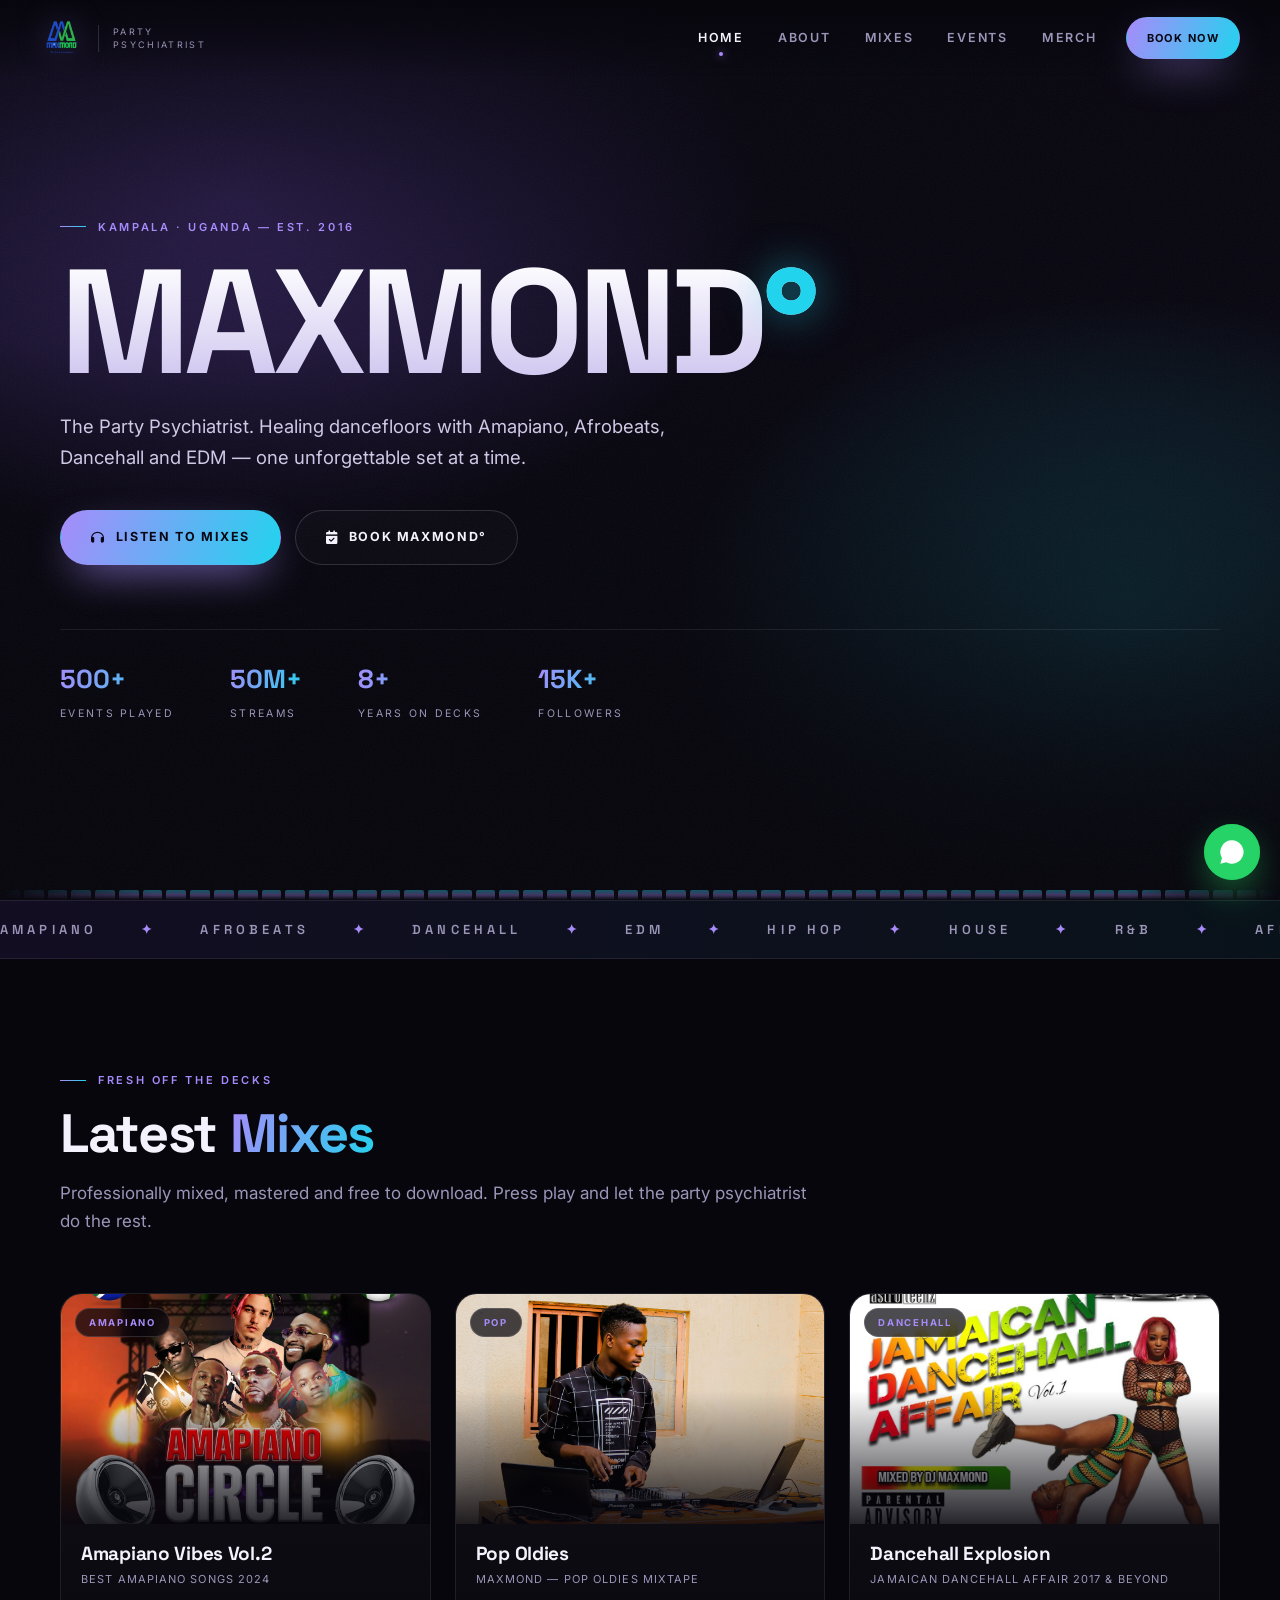
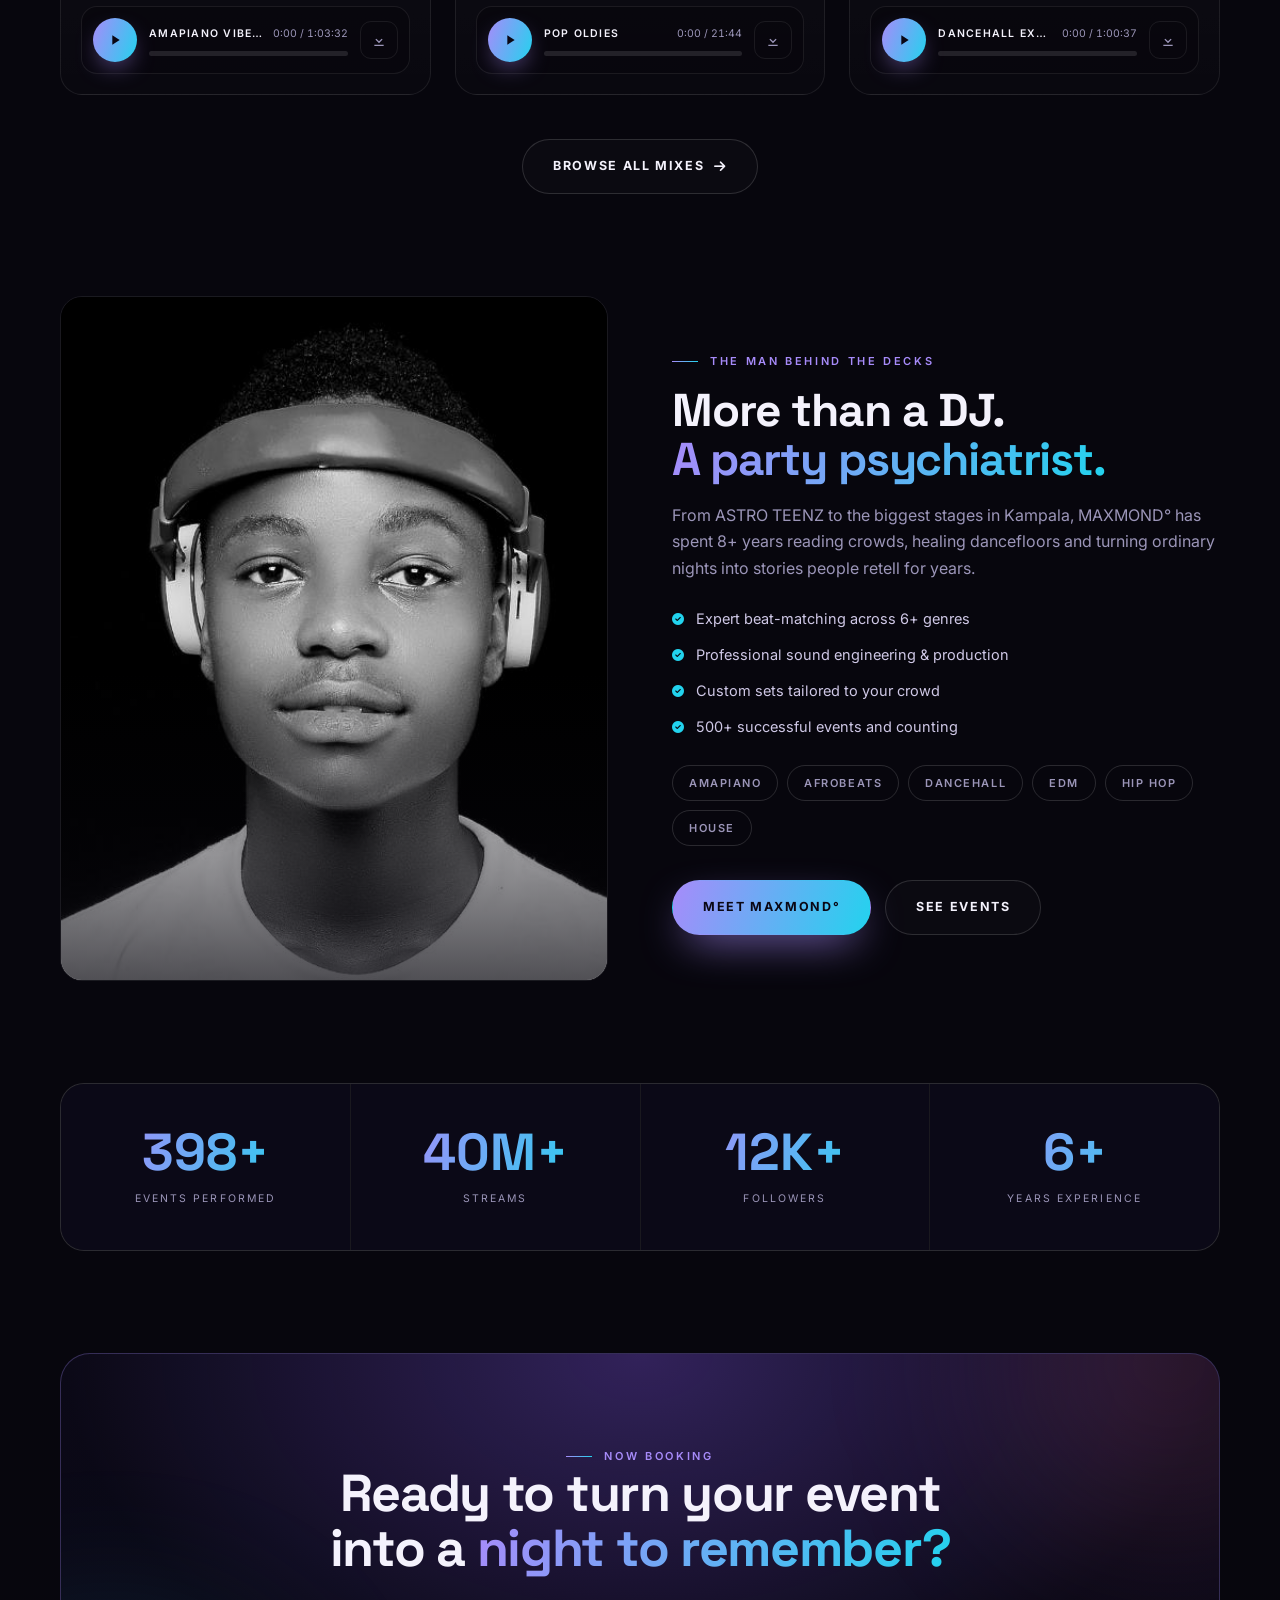
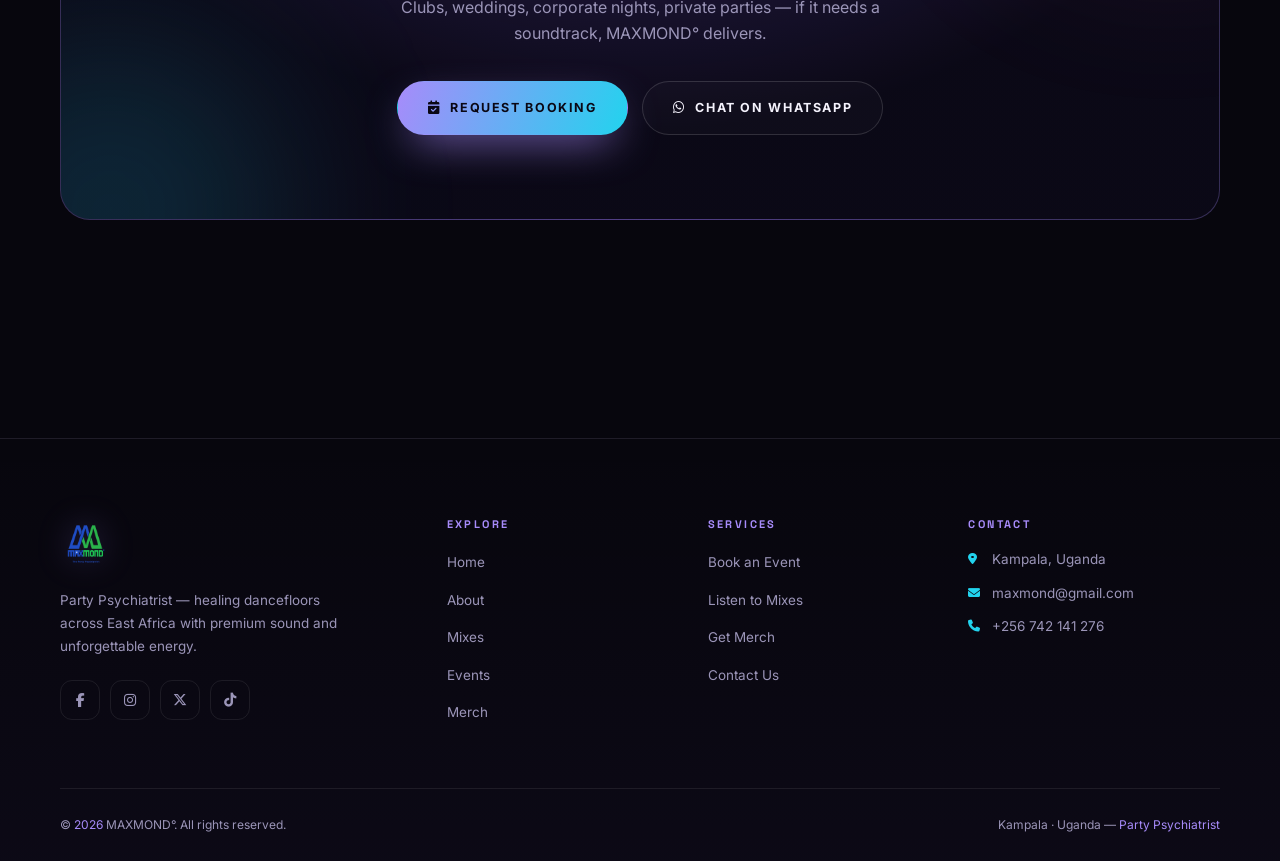
==== commit 7e90ac9e: "Initial commit — MAXMOND° website" ====
--- a/index.html
+++ b/index.html
@@ -3,226 +3,372 @@
 <head>
 <meta charset="UTF-8" />
 <meta name="viewport" content="width=device-width, initial-scale=1" />
-<title> MAXMOND° — DJ & Mixing Specialist</title>
-<link rel="stylesheet" href="https://cdnjs.cloudflare.com/ajax/libs/font-awesome/6.4.0/css/all.min.css">
+<title>MAXMOND° — DJ & Mixing Specialist | Party Psychiatrist, Kampala</title>
+<meta name="description" content="MAXMOND° — Uganda's Party Psychiatrist. Amapiano, Afrobeats, Dancehall and EDM mixes, live DJ bookings and exclusive merch. 500+ events, 8+ years on the decks." />
+<meta name="theme-color" content="#07060d" />
+<meta name="author" content="MAXMOND°" />
+
+<!-- Favicon -->
+<link rel="icon" type="image/png" href="images/logo.png" />
+<link rel="shortcut icon" href="images/logo.png" />
+<link rel="apple-touch-icon" href="images/logo.png" />
+
+<!-- Open Graph / Social -->
+<meta property="og:type" content="website" />
+<meta property="og:site_name" content="MAXMOND°" />
+<meta property="og:title" content="MAXMOND° — Party Psychiatrist | DJ & Mixing Specialist" />
+<meta property="og:description" content="Healing dancefloors across East Africa. Amapiano, Afrobeats, Dancehall & EDM. Book MAXMOND° for your next event." />
+<meta property="og:image" content="images/og.jpg" />
+<meta property="og:url" content="https://maxmonddj.com/" />
+<meta name="twitter:card" content="summary_large_image" />
+<meta name="twitter:title" content="MAXMOND° — Party Psychiatrist" />
+<meta name="twitter:description" content="DJ & Mixing Specialist based in Kampala, Uganda." />
+<meta name="twitter:image" content="images/og.jpg" />
+
+<link rel="preconnect" href="https://fonts.googleapis.com" />
+<link rel="preconnect" href="https://fonts.gstatic.com" crossorigin />
+<link href="https://fonts.googleapis.com/css2?family=Space+Grotesk:wght@500;600;700&family=Inter:wght@400;500;600;700&display=swap" rel="stylesheet" />
+<link rel="stylesheet" href="https://cdnjs.cloudflare.com/ajax/libs/font-awesome/6.5.2/css/all.min.css" />
 <link rel="stylesheet" href="style.css" />
+<script>document.documentElement.classList.add('js');</script>
+
+<!-- Structured data -->
+<script type="application/ld+json">
+{
+  "@context": "https://schema.org",
+  "@type": "MusicGroup",
+  "name": "MAXMOND°",
+  "alternateName": "DJ Maxmond",
+  "genre": ["Amapiano","Afrobeats","Dancehall","EDM","Hip Hop","House"],
+  "description": "Ugandan DJ and mixing specialist known as the Party Psychiatrist.",
+  "url": "https://maxmonddj.com/",
+  "logo": "images/logo.png",
+  "image": "images/og.jpg",
+  "address": { "@type": "PostalAddress", "addressLocality": "Kampala", "addressCountry": "UG" },
+  "email": "maxmond@gmail.com",
+  "telephone": "+256742141276",
+  "sameAs": [
+    "https://facebook.com/maxmonddj256",
+    "https://instagram.com/maxmonddj256",
+    "https://x.com/maxmonddj256",
+    "https://www.tiktok.com/@maxmonddj256"
+  ]
+}
+</script>
 </head>
 <body>
-<header class="site-header">
-  <div class="brand">
-    <div class="logo">
-      <a href="index.html">
-        <img src="images/logo.png"  alt="Maxmond Logo" class="logo-img">
-      </a>
-    </div>
-    <div class="tag">Party Psychiatrist</div>
-  </div>
-  <button class="menu-btn" id="menuBtn">☰</button>
-  <nav class="nav" id="nav">
+
+<div class="scroll-progress" id="scrollProgress"></div>
+
+<!-- ================= HEADER ================= -->
+<header class="site-header" id="siteHeader">
+  <a class="brand" href="index.html" aria-label="MAXMOND home">
+    <img src="images/logo.png" alt="MAXMOND logo" />
+    <span class="brand-tag">Party<br>Psychiatrist</span>
+  </a>
+  <nav class="nav" id="nav" aria-label="Main navigation">
     <a href="index.html" class="nav-link active">Home</a>
     <a href="about.html" class="nav-link">About</a>
     <a href="mixes.html" class="nav-link">Mixes</a>
     <a href="events.html" class="nav-link">Events</a>
     <a href="merch.html" class="nav-link">Merch</a>
+    <a href="events.html#book" class="btn btn-primary btn-sm nav-cta">Book Now</a>
   </nav>
+  <button class="menu-btn" id="menuBtn" aria-label="Toggle menu" aria-expanded="false" aria-controls="nav">
+    <span></span><span></span><span></span>
+  </button>
 </header>
 
-<!-- HERO VIDEO -->
-<section class="hero-vid">
-  <video class="hero-video" autoplay muted loop playsinline>
-    <source src="videos/hero-placeholder.mp4" type="video/mp4">
-  </video>
-  <div class="hero-overlay"></div>
-  <div class="hero-content">
-    <h1 class="neon"> MAXMOND°</h1>
-    <p class="neon-sub">Party Psychiatrist — Healing dancefloors since day one</p>
+<!-- ================= HERO ================= -->
+<section class="hero">
+  <div class="hero-media">
+    <video autoplay muted loop playsinline poster="images/hero-placeholder.jpg">
+      <source src="videos/hero-placeholder.mp4" type="video/mp4" />
+    </video>
+  </div>
+  <div class="hero-scrim"></div>
+  <div class="hero-eq" id="heroEq" aria-hidden="true"></div>
+
+  <div class="container hero-inner">
+    <span class="eyebrow">Kampala · Uganda — Est. 2016</span>
+    <h1 class="hero-title">MAXMOND<span class="deg">°</span></h1>
+    <p class="hero-sub">
+      The Party Psychiatrist. Healing dancefloors with Amapiano, Afrobeats,
+      Dancehall and EDM — one unforgettable set at a time.
+    </p>
     <div class="hero-actions">
-      <a class="btn primary" href="mixes.html">Listen & Download</a>
-      <a class="btn ghost" href="events.html">Book for Event</a>
-    </div>
-  </div>
-</section>
-
-<!-- SLIDESHOW SECTION -->
-<section class="slideshow-section">
-  <div class="slideshow" id="slideshow">
-    <div class="slide" style="background-image:url('images/slide1.jpg')"></div>
-    <div class="slide" style="background-image:url('images/slide2.jpg')"></div>
-    <div class="slide" style="background-image:url('images/slide3.jpg')"></div>
-  </div>
-  <div class="slideshow-content">
-    <h2>Raw Energy & Live Vibes</h2>
-    <p>Bringing the heat to every venue 🔥</p>
-  </div>
-</section>
-
-<!-- FEATURED MIXES -->
-<main class="container">
-  <section class="featured-section">
-    <h2 style="color:var(--neon-bright);font-size:36px;margin-bottom:40px;text-align:center;letter-spacing:1px;">Latest Mixes</h2>
-    <div class="featured-grid">
-      <article class="album-card">
-        <img class="album-cover" src="images/mix1.jpg" alt="Mix 1 cover">
-        <div class="album-info">
-          <h3>Amapiano Vibes 2025</h3>
-          <p class="meta">1:03:32 — DJ MAXMOND'S 'AMAPIANO VIBES' VOL.2</p>
-          <div class="album-controls">
-            <div class="equalizer-wrapper">
-              <audio controls preload="none">
-                <source src="https://www.dropbox.com/scl/fi/xc1sqs35vmgmtnmhbowbe/DJ-MAXMOND-S-AMAPIANO-VIBES-VOL.2-BEST-AMAPIANO-SONGS-2024.mp3?rlkey=he2ttho02ufio4cwqi1nv0g5d&st=pbbh3ozd&raw=1" type="audio/mpeg">
-                Your browser does not support the audio element.
-              </audio>
-              <div class="equalizer">
-                <span></span><span></span><span></span><span></span><span></span>
+      <a class="btn btn-primary" href="mixes.html">
+        <i class="fas fa-headphones"></i> Listen to Mixes
+      </a>
+      <a class="btn btn-ghost" href="events.html#book">
+        <i class="fas fa-calendar-check"></i> Book MAXMOND°
+      </a>
+    </div>
+    <div class="hero-meta">
+      <div><strong>500+</strong><span>Events Played</span></div>
+      <div><strong>50M+</strong><span>Streams</span></div>
+      <div><strong>8+</strong><span>Years on Decks</span></div>
+      <div><strong>15K+</strong><span>Followers</span></div>
+    </div>
+  </div>
+</section>
+
+<!-- ================= MARQUEE ================= -->
+<div class="marquee" aria-hidden="true">
+  <div class="marquee-track">
+    <div class="marquee-group">
+      <span>Amapiano</span><span>Afrobeats</span><span>Dancehall</span><span>EDM</span>
+      <span>Hip Hop</span><span>House</span><span>R&amp;B</span><span>Afro House</span>
+    </div>
+    <div class="marquee-group">
+      <span>Amapiano</span><span>Afrobeats</span><span>Dancehall</span><span>EDM</span>
+      <span>Hip Hop</span><span>House</span><span>R&amp;B</span><span>Afro House</span>
+    </div>
+  </div>
+</div>
+
+<!-- ================= FEATURED MIXES ================= -->
+<section class="section">
+  <div class="container">
+    <div class="section-head" data-reveal>
+      <span class="eyebrow">Fresh off the decks</span>
+      <h2>Latest <span class="grad-text">Mixes</span></h2>
+      <p>Professionally mixed, mastered and free to download. Press play and let the party psychiatrist do the rest.</p>
+    </div>
+
+    <div class="mix-grid">
+
+      <!-- Mix 1 -->
+      <article class="mix-card" data-reveal>
+        <div class="mix-cover">
+          <img src="images/mix1.jpg" alt="Amapiano Vibes Vol.2 cover art" loading="lazy" decoding="async" />
+          <span class="mix-tag">Amapiano</span>
+        </div>
+        <div class="mix-body">
+          <h3>Amapiano Vibes Vol.2</h3>
+          <p class="mix-meta">Best Amapiano Songs 2024</p>
+          <div class="player"
+               data-src="https://www.dropbox.com/scl/fi/xc1sqs35vmgmtnmhbowbe/DJ-MAXMOND-S-AMAPIANO-VIBES-VOL.2-BEST-AMAPIANO-SONGS-2024.mp3?rlkey=he2ttho02ufio4cwqi1nv0g5d&st=pbbh3ozd&raw=1"
+               data-dur="1:03:32">
+            <button class="player-play" type="button" aria-label="Play Amapiano Vibes Vol.2">
+              <svg viewBox="0 0 24 24" aria-hidden="true"><path d="M8 5v14l11-7z"/></svg>
+            </button>
+            <div class="player-main">
+              <div class="player-top">
+                <span class="player-title">Amapiano Vibes Vol.2</span>
+                <span class="player-time"><span class="cur">0:00</span> / <span class="dur">1:03:32</span></span>
               </div>
+              <div class="player-bar" tabindex="0" aria-label="Seek"><div class="player-fill"></div></div>
             </div>
-            <a class="download-btn" href="https://www.dropbox.com/scl/fi/xc1sqs35vmgmtnmhbowbe/DJ-MAXMOND-S-AMAPIANO-VIBES-VOL.2-BEST-AMAPIANO-SONGS-2024.mp3?rlkey=he2ttho02ufio4cwqi1nv0g5d&st=pbbh3ozd&raw=1" download>
-              <i class="fas fa-download"></i> Download
+            <a class="player-dl" href="https://www.dropbox.com/scl/fi/xc1sqs35vmgmtnmhbowbe/DJ-MAXMOND-S-AMAPIANO-VIBES-VOL.2-BEST-AMAPIANO-SONGS-2024.mp3?rlkey=he2ttho02ufio4cwqi1nv0g5d&st=pbbh3ozd&raw=1" download aria-label="Download Amapiano Vibes Vol.2">
+              <svg viewBox="0 0 24 24" aria-hidden="true"><path d="M12 3v11l4-4 1.4 1.4L12 17l-5.4-5.6L8 10l4 4V3zM5 19h14v2H5z"/></svg>
             </a>
           </div>
         </div>
       </article>
 
-      <article class="album-card">
-        <img class="album-cover" src="images/pic 4.jpg" alt="Mix 2 cover">
-        <div class="album-info">
+      <!-- Mix 2 -->
+      <article class="mix-card" data-reveal style="--d:90ms">
+        <div class="mix-cover">
+          <img src="images/pic 4.jpg" alt="Pop Oldies mixtape cover art" loading="lazy" decoding="async" />
+          <span class="mix-tag">Pop</span>
+        </div>
+        <div class="mix-body">
           <h3>Pop Oldies</h3>
-          <p class="meta">21:44 — MAXMOND- POP OLDIES MIXTAPE</p>
-          <div class="album-controls">
-            <div class="equalizer-wrapper">
-              <audio controls preload="none">
-                <source src="https://www.dropbox.com/scl/fi/2253mt208fvndfzl2ass7/MAXMOND-POP-OLDIES-MIXTAPE-demo.mp3?rlkey=nd7rowg3izl7b2zfqn1jg8y5y&st=6wo6x5c7&raw=1" type="audio/mpeg">
-                Your browser does not support the audio element.
-              </audio>
-              <div class="equalizer">
-                <span></span><span></span><span></span><span></span><span></span>
+          <p class="mix-meta">MAXMOND — Pop Oldies Mixtape</p>
+          <div class="player"
+               data-src="https://www.dropbox.com/scl/fi/2253mt208fvndfzl2ass7/MAXMOND-POP-OLDIES-MIXTAPE-demo.mp3?rlkey=nd7rowg3izl7b2zfqn1jg8y5y&st=6wo6x5c7&raw=1"
+               data-dur="21:44">
+            <button class="player-play" type="button" aria-label="Play Pop Oldies">
+              <svg viewBox="0 0 24 24" aria-hidden="true"><path d="M8 5v14l11-7z"/></svg>
+            </button>
+            <div class="player-main">
+              <div class="player-top">
+                <span class="player-title">Pop Oldies</span>
+                <span class="player-time"><span class="cur">0:00</span> / <span class="dur">21:44</span></span>
               </div>
+              <div class="player-bar" tabindex="0" aria-label="Seek"><div class="player-fill"></div></div>
             </div>
-            <a class="download-btn" href="https://www.dropbox.com/scl/fi/2253mt208fvndfzl2ass7/MAXMOND-POP-OLDIES-MIXTAPE-demo.mp3?rlkey=nd7rowg3izl7b2zfqn1jg8y5y&st=6wo6x5c7&raw=1" download>
-              <i class="fas fa-download"></i> Download
+            <a class="player-dl" href="https://www.dropbox.com/scl/fi/2253mt208fvndfzl2ass7/MAXMOND-POP-OLDIES-MIXTAPE-demo.mp3?rlkey=nd7rowg3izl7b2zfqn1jg8y5y&st=6wo6x5c7&raw=1" download aria-label="Download Pop Oldies">
+              <svg viewBox="0 0 24 24" aria-hidden="true"><path d="M12 3v11l4-4 1.4 1.4L12 17l-5.4-5.6L8 10l4 4V3zM5 19h14v2H5z"/></svg>
             </a>
           </div>
         </div>
       </article>
 
-      <article class="album-card">
-        <img class="album-cover" src="images/JAMAICAN DANCEHALL ALBUM DJ MAXMOND.jpg" alt="Mix 3 cover">
-        <div class="album-info">
+      <!-- Mix 3 -->
+      <article class="mix-card" data-reveal style="--d:180ms">
+        <div class="mix-cover">
+          <img src="images/JAMAICAN DANCEHALL ALBUM DJ MAXMOND.jpg" alt="Dancehall Explosion cover art" loading="lazy" decoding="async" />
+          <span class="mix-tag">Dancehall</span>
+        </div>
+        <div class="mix-body">
           <h3>Dancehall Explosion</h3>
-          <p class="meta">1:00:37 — JAMAICAN DANCEHALL AFFAIR 2017 & BEYOND</p>
-          <div class="album-controls">
-            <div class="equalizer-wrapper">
-              <audio controls preload="none">
-                <source src="https://www.dropbox.com/scl/fi/gc46w96b8jhmd17xgu9oz/DJ-Maxmond-s-Dancehall-Affair-2017-Beyond.mp3?rlkey=oaa48fzhy5w7obsttgqg2e1w3&st=un1a16tu&raw=1" type="audio/mpeg">
-                Your browser does not support the audio element.
-              </audio>
-              <div class="equalizer">
-                <span></span><span></span><span></span><span></span><span></span>
+          <p class="mix-meta">Jamaican Dancehall Affair 2017 &amp; Beyond</p>
+          <div class="player"
+               data-src="https://www.dropbox.com/scl/fi/gc46w96b8jhmd17xgu9oz/DJ-Maxmond-s-Dancehall-Affair-2017-Beyond.mp3?rlkey=oaa48fzhy5w7obsttgqg2e1w3&st=un1a16tu&raw=1"
+               data-dur="1:00:37">
+            <button class="player-play" type="button" aria-label="Play Dancehall Explosion">
+              <svg viewBox="0 0 24 24" aria-hidden="true"><path d="M8 5v14l11-7z"/></svg>
+            </button>
+            <div class="player-main">
+              <div class="player-top">
+                <span class="player-title">Dancehall Explosion</span>
+                <span class="player-time"><span class="cur">0:00</span> / <span class="dur">1:00:37</span></span>
               </div>
+              <div class="player-bar" tabindex="0" aria-label="Seek"><div class="player-fill"></div></div>
             </div>
-            <a class="download-btn" href="https://www.dropbox.com/scl/fi/gc46w96b8jhmd17xgu9oz/DJ-Maxmond-s-Dancehall-Affair-2017-Beyond.mp3?rlkey=oaa48fzhy5w7obsttgqg2e1w3&st=un1a16tu&raw=1" download>
-              <i class="fas fa-download"></i> Download
+            <a class="player-dl" href="https://www.dropbox.com/scl/fi/gc46w96b8jhmd17xgu9oz/DJ-Maxmond-s-Dancehall-Affair-2017-Beyond.mp3?rlkey=oaa48fzhy5w7obsttgqg2e1w3&st=un1a16tu&raw=1" download aria-label="Download Dancehall Explosion">
+              <svg viewBox="0 0 24 24" aria-hidden="true"><path d="M12 3v11l4-4 1.4 1.4L12 17l-5.4-5.6L8 10l4 4V3zM5 19h14v2H5z"/></svg>
             </a>
           </div>
         </div>
       </article>
-    </div>
-  </section>
-
-  <!-- STATS SECTION -->
-  <section class="stats-section">
-    <div class="stat">
-      <div class="stat-number">500+</div>
-      <div class="stat-label">Events Performed</div>
-    </div>
-    <div class="stat">
-      <div class="stat-number">50M+</div>
-      <div class="stat-label">Streams</div>
-    </div>
-    <div class="stat">
-      <div class="stat-number">15K+</div>
-      <div class="stat-label">Followers</div>
-    </div>
-    <div class="stat">
-      <div class="stat-number">8+</div>
-      <div class="stat-label">Years Experience</div>
-    </div>
-  </section>
-
-</main>
-
-
-
+
+    </div>
+
+    <div style="text-align:center;margin-top:44px" data-reveal>
+      <a class="btn btn-ghost" href="mixes.html">Browse all mixes <i class="fas fa-arrow-right"></i></a>
+    </div>
+  </div>
+</section>
+
+<!-- ================= ABOUT TEASER ================= -->
+<section class="section" style="padding-top:0">
+  <div class="container split">
+    <div class="split-media" data-reveal>
+      <img src="images/about-dj.jpg" alt="DJ MAXMOND performing live" loading="lazy" decoding="async" />
+    </div>
+    <div class="split-body" data-reveal style="--d:120ms">
+      <span class="eyebrow">The man behind the decks</span>
+      <h2>More than a DJ.<br><span class="grad-text">A party psychiatrist.</span></h2>
+      <p>
+        From ASTRO TEENZ to the biggest stages in Kampala, MAXMOND° has spent 8+ years
+        reading crowds, healing dancefloors and turning ordinary nights into stories
+        people retell for years.
+      </p>
+      <ul class="check-list">
+        <li><i class="fas fa-circle-check"></i> Expert beat-matching across 6+ genres</li>
+        <li><i class="fas fa-circle-check"></i> Professional sound engineering &amp; production</li>
+        <li><i class="fas fa-circle-check"></i> Custom sets tailored to your crowd</li>
+        <li><i class="fas fa-circle-check"></i> 500+ successful events and counting</li>
+      </ul>
+      <div class="pills">
+        <span class="pill">Amapiano</span>
+        <span class="pill">Afrobeats</span>
+        <span class="pill">Dancehall</span>
+        <span class="pill">EDM</span>
+        <span class="pill">Hip Hop</span>
+        <span class="pill">House</span>
+      </div>
+      <div class="hero-actions" style="margin-top:34px">
+        <a class="btn btn-primary" href="about.html">Meet MAXMOND°</a>
+        <a class="btn btn-ghost" href="events.html">See Events</a>
+      </div>
+    </div>
+  </div>
+</section>
+
+<!-- ================= STATS ================= -->
+<section class="section" style="padding-top:0">
+  <div class="container">
+    <div class="stats" data-reveal>
+      <div class="stat">
+        <div class="stat-num" data-count="500" data-suffix="+">0+</div>
+        <div class="stat-label">Events Performed</div>
+      </div>
+      <div class="stat">
+        <div class="stat-num" data-count="50" data-suffix="M+">0M+</div>
+        <div class="stat-label">Streams</div>
+      </div>
+      <div class="stat">
+        <div class="stat-num" data-count="15" data-suffix="K+">0K+</div>
+        <div class="stat-label">Followers</div>
+      </div>
+      <div class="stat">
+        <div class="stat-num" data-count="8" data-suffix="+">0+</div>
+        <div class="stat-label">Years Experience</div>
+      </div>
+    </div>
+  </div>
+</section>
+
+<!-- ================= CTA ================= -->
+<section class="section" style="padding-top:0">
+  <div class="container">
+    <div class="cta-band" data-reveal>
+      <span class="eyebrow" style="justify-content:center">Now booking</span>
+      <h2>Ready to turn your event<br>into a <span class="grad-text">night to remember?</span></h2>
+      <p>Clubs, weddings, corporate nights, private parties — if it needs a soundtrack, MAXMOND° delivers.</p>
+      <div class="cta-actions">
+        <a class="btn btn-primary" href="events.html#book"><i class="fas fa-calendar-check"></i> Request Booking</a>
+        <a class="btn btn-ghost" href="https://wa.me/256742141276" target="_blank" rel="noopener"><i class="fab fa-whatsapp"></i> Chat on WhatsApp</a>
+      </div>
+    </div>
+  </div>
+</section>
+
+<!-- ================= FOOTER ================= -->
 <footer class="site-footer">
-  <div class="footer-content">
-    <!-- Brand Section -->
-    <div class="footer-section">
-      <h3 class="footer-title">MAXMOND°</h3>
-      <p class="footer-desc">Party Psychiatrist — Healing dancefloors with premium music and unforgettable vibes.</p>
-      <div class="footer-socials">
-        <a href="https://facebook.com/maxmonddj256" target="_blank" title="Facebook"><i class="fab fa-facebook-f"></i></a>
-        <a href="https://instagram.com/maxmonddj256" target="_blank" title="Instagram"><i class="fab fa-instagram"></i></a>
-        <a href="https://x.com/maxmonddj256" target="_blank" title="Twitter"><i class="fab fa-twitter"></i></a>
-        <a href="https://www.tiktok.com/@maxmonddj256" target="_blank" title="TikTok"><i class="fab fa-tiktok"></i></a>
-      </div>
-    </div>
-
-    <!-- Quick Links -->
-    <div class="footer-section">
-      <h4 class="footer-heading">Quick Links</h4>
-      <ul class="footer-links">
-        <li><a href="index.html">Home</a></li>
-        <li><a href="about.html">About</a></li>
-        <li><a href="mixes.html">Mixes</a></li>
-        <li><a href="events.html">Events</a></li>
-        <li><a href="merch.html">Merch</a></li>
-      </ul>
-    </div>
-
-    <!-- Services -->
-    <div class="footer-section">
-      <h4 class="footer-heading">Services</h4>
-      <ul class="footer-links">
-        <li><a href="events.html">Book Event</a></li>
-        <li><a href="mixes.html">Listen Mixes</a></li>
-        <li><a href="merch.html">Get Merch</a></li>
-        <li><a href="https://wa.me/256742141276" target="_blank">Contact Us</a></li>
-      </ul>
-    </div>
-
-    <!-- Contact -->
-    <div class="footer-section">
-      <h4 class="footer-heading">Contact</h4>
-      <div class="footer-contact">
-        <p><i class="fas fa-map-marker-alt"></i> Kampala, Uganda</p>
-        <p><i class="fas fa-envelope"></i> <a href="mailto:maxmond@gmail.com">maxmond@gmail.com</a></p>
-        <p><i class="fas fa-phone"></i> <a href="https://wa.me/256742141276">+256 742 141 276</a></p>
-      </div>
-    </div>
-  </div>
-
-  <!-- Copyright -->
-  <div class="footer-bottom">
-    <p>&copy; <span id="year"></span> MAXMOND°. All rights reserved. | Party Psychiatrist</p>
-    <!-- <div class="footer-links-bottom">
-      <a href="#">Privacy Policy</a> • <a href="#">Terms of Service</a>
-    </div> -->
+  <div class="container">
+    <div class="footer-grid">
+      <div class="footer-brand">
+        <img src="images/logo.png" alt="MAXMOND logo" class="footer-logo" loading="lazy" />
+        <p>Party Psychiatrist — healing dancefloors across East Africa with premium sound and unforgettable energy.</p>
+        <div class="socials">
+          <a href="https://facebook.com/maxmonddj256" target="_blank" rel="noopener" aria-label="Facebook"><i class="fab fa-facebook-f"></i></a>
+          <a href="https://instagram.com/maxmonddj256" target="_blank" rel="noopener" aria-label="Instagram"><i class="fab fa-instagram"></i></a>
+          <a href="https://x.com/maxmonddj256" target="_blank" rel="noopener" aria-label="X / Twitter"><i class="fab fa-x-twitter"></i></a>
+          <a href="https://www.tiktok.com/@maxmonddj256" target="_blank" rel="noopener" aria-label="TikTok"><i class="fab fa-tiktok"></i></a>
+        </div>
+      </div>
+
+      <div>
+        <h4>Explore</h4>
+        <ul>
+          <li><a href="index.html">Home</a></li>
+          <li><a href="about.html">About</a></li>
+          <li><a href="mixes.html">Mixes</a></li>
+          <li><a href="events.html">Events</a></li>
+          <li><a href="merch.html">Merch</a></li>
+        </ul>
+      </div>
+
+      <div>
+        <h4>Services</h4>
+        <ul>
+          <li><a href="events.html#book">Book an Event</a></li>
+          <li><a href="mixes.html">Listen to Mixes</a></li>
+          <li><a href="merch.html">Get Merch</a></li>
+          <li><a href="https://wa.me/256742141276" target="_blank" rel="noopener">Contact Us</a></li>
+        </ul>
+      </div>
+
+      <div>
+        <h4>Contact</h4>
+        <ul class="footer-contact">
+          <li><i class="fas fa-location-dot"></i><span>Kampala, Uganda</span></li>
+          <li><i class="fas fa-envelope"></i><a href="mailto:maxmond@gmail.com">maxmond@gmail.com</a></li>
+          <li><i class="fas fa-phone"></i><a href="https://wa.me/256742141276">+256 742 141 276</a></li>
+        </ul>
+      </div>
+    </div>
+
+    <div class="footer-bottom">
+      <p>&copy; <span id="year">2025</span> MAXMOND°. All rights reserved.</p>
+      <p>Kampala · Uganda — <span>Party Psychiatrist</span></p>
+    </div>
   </div>
 </footer>
 
-
-
-      
-
-    
-    
-
-    
-  
-
-
-
+<a href="https://wa.me/256742141276" class="wa-float" target="_blank" rel="noopener" aria-label="Chat on WhatsApp">
+  <svg viewBox="0 0 24 24" aria-hidden="true"><path d="M17.5 14.4c-.3-.2-1.7-.8-2-.9-.3-.1-.5-.2-.7.1-.2.3-.8.9-.9 1.1-.2.2-.3.2-.6.1-.3-.2-1.2-.5-2.3-1.4-.9-.8-1.4-1.7-1.6-2-.2-.3 0-.4.1-.6.1-.1.3-.3.4-.5.1-.2.2-.3.3-.5.1-.2 0-.4 0-.5 0-.2-.7-1.6-.9-2.2-.2-.6-.5-.5-.7-.5h-.6c-.2 0-.5.1-.8.4-.3.3-1 1-1 2.4 0 1.4 1 2.8 1.2 3 .1.2 2 3.1 4.9 4.3.7.3 1.2.5 1.6.6.7.2 1.3.2 1.8.1.6-.1 1.7-.7 1.9-1.4.2-.7.2-1.2.2-1.4-.1-.1-.3-.2-.6-.3zM12 2a10 10 0 0 0-8.6 15.1L2 22l5-1.3A10 10 0 1 0 12 2z"/></svg>
+</a>
+
+<button class="to-top" id="toTop" aria-label="Back to top">
+  <svg viewBox="0 0 24 24" aria-hidden="true"><path d="M12 4l8 8-1.4 1.4L13 7.8V20h-2V7.8l-5.6 5.6L4 12z"/></svg>
+</button>
 
 <script src="script.js"></script>
 </body>
-</html>
+</html>
--- a/style.css
+++ b/style.css
@@ -1,1318 +1,516 @@
+/* ============================================================
+   MAXMOND° — Design System
+   ============================================================ */
 :root{
-  --bg-dark:#0a0e27;       /* professional dark blue-black */
-  --bg-darker:#050812;
-  --neon:#a78bfa;          /* softer neon purple */
-  --neon-bright:#c084fc;
-  --neon-accent:#7c3aed;
-  --accent-pink:#ec4899;
-  --accent-cyan:#06b6d4;
-  --muted:#b9c7d8;
-  --glass:rgba(255,255,255,0.02);
-  --max-w:1200px;
-}
-
-/* Reset */
-*{box-sizing:border-box;margin:0;padding:0; max-width: 100%;
-    }
-    body {
-  margin: 0;
-  padding: 0;
-  overflow-x: hidden;
-}
-html,body{height:100%;font-family:Inter,"Tahoma",sans-serif;color:#e9eef8;background:var(--bg-dark); }
-img{max-width:100%;display:block;border-radius:8px;}
+  --bg:#07060d;
+  --bg-2:#0b0917;
+  --bg-3:#100d1f;
+  --line:rgba(255,255,255,.08);
+  --line-2:rgba(255,255,255,.14);
+  --text:#f4f2fc;
+  --muted:#9b95b8;
+  --violet:#8b5cf6;
+  --violet-b:#a78bfa;
+  --cyan:#22d3ee;
+  --pink:#f472b6;
+  --grad:linear-gradient(110deg,#a78bfa 0%,#22d3ee 100%);
+  --grad-pink:linear-gradient(110deg,#f472b6 0%,#a78bfa 100%);
+  --r:22px;
+  --r-sm:14px;
+  --max:1240px;
+  --ease:cubic-bezier(.2,.8,.2,1);
+}
+
+*,*::before,*::after{box-sizing:border-box;margin:0;padding:0}
+html{-webkit-text-size-adjust:100%}
+html.js{scroll-behavior:smooth}
+body{
+  font-family:'Inter',system-ui,-apple-system,sans-serif;
+  background:var(--bg);color:var(--text);
+  line-height:1.65;overflow-x:hidden;
+  -webkit-font-smoothing:antialiased;-moz-osx-font-smoothing:grayscale;
+}
+img,video{max-width:100%;display:block}
+a{color:inherit;text-decoration:none}
+button{font:inherit;color:inherit;background:none;border:none;cursor:pointer}
+ul{list-style:none}
+::selection{background:rgba(167,139,250,.35);color:#fff}
+
+body::after{
+  content:"";position:fixed;inset:0;pointer-events:none;z-index:1;opacity:.045;
+  background-image:url("data:image/svg+xml,%3Csvg xmlns='http://www.w3.org/2000/svg' width='200' height='200'%3E%3Cfilter id='n'%3E%3CfeTurbulence type='fractalNoise' baseFrequency='.85' numOctaves='3'/%3E%3C/filter%3E%3Crect width='200' height='200' filter='url(%23n)'/%3E%3C/svg%3E");
+}
+
+h1,h2,h3,h4{font-family:'Space Grotesk',sans-serif;font-weight:700;line-height:1.06;letter-spacing:-.025em}
+
+.container{width:100%;max-width:var(--max);margin-inline:auto;padding-inline:clamp(18px,4vw,40px)}
+.section{padding-block:clamp(64px,8vw,110px)}
+
+.eyebrow{
+  display:inline-flex;align-items:center;gap:12px;
+  font-size:11px;font-weight:600;letter-spacing:.24em;text-transform:uppercase;
+  color:var(--violet-b);
+}
+.eyebrow::before{content:"";width:26px;height:1px;background:var(--grad)}
+
+.section-head{max-width:760px;margin-bottom:clamp(36px,5vw,58px)}
+.section-head h2{font-size:clamp(30px,4.6vw,54px);margin-top:16px}
+.section-head p{color:var(--muted);margin-top:16px;font-size:clamp(15px,1.7vw,17px)}
+.grad-text{background:var(--grad);-webkit-background-clip:text;background-clip:text;-webkit-text-fill-color:transparent}
+.center{text-align:center;margin-inline:auto}
+
+/* Scroll progress */
+.scroll-progress{
+  position:fixed;top:0;left:0;right:0;height:2px;z-index:200;
+  background:var(--grad);transform:scaleX(0);transform-origin:0 50%;will-change:transform;
+}
 
 /* Header */
 .site-header{
-  position:sticky;top:0;z-index:60;display:flex;align-items:center;justify-content:space-between;padding:16px 30px;
-  background: linear-gradient(180deg, rgba(167,139,250,0.06), rgba(10,14,39,0.95));
-  border-bottom:1px solid rgba(167,139,250,0.1);
-  backdrop-filter: blur(12px);
-  box-shadow: 0 8px 32px rgba(0,0,0,0.3);
-}
-.brand{display:flex;flex-direction:column;align-items:center;gap:8px;}
-.logo-text{font-size:32px;font-weight:900;background: linear-gradient(135deg, var(--neon-bright), var(--accent-cyan));-webkit-background-clip:text;-webkit-text-fill-color:transparent;text-shadow:0 0 20px rgba(192,132,250,0.5);letter-spacing:1px;}
-.tag{font-size:12px;color:var(--accent-pink);text-transform:uppercase;letter-spacing:2px;font-weight:700;}
-.nav{display:flex;gap:28px;align-items:center;}
-.nav-link{color:#e9f5ff;text-decoration:none;padding:8px 14px;border-radius:6px;font-weight:600;font-size:15px;transition:all 0.3s ease;position:relative;text-transform:uppercase;letter-spacing:0.5px;}
-.nav-link::after{content:'';position:absolute;bottom:0;left:0;width:0;height:2px;background:linear-gradient(90deg, var(--neon-bright), var(--accent-cyan));transition:width 0.3s ease;}
-.nav-link:hover::after{width:100%;}
-.nav-link.active{color:var(--neon-bright);text-shadow:0 0 20px rgba(167,139,250,0.4);}
-.menu-btn{display:none;color:var(--neon-bright);font-size:24px;cursor:pointer;background:transparent;border:none;transition:all 0.3s ease;}
-.menu-btn.active{color:var(--accent-pink);}
-
-@media (max-width:900px){
-  .menu-btn{display:block;}
-  .nav{position:fixed;right:-320px;top:70px;flex-direction:column;background:rgba(6,5,16,0.96);padding:20px;width:280px;height:calc(100% - 90px);transition:0.28s;}
-  .nav.show{right:8px;}
-}
-
-/* logo designs */
-.logo {
-  display: flex;
-  align-items: center;
-  justify-content: center;
-  padding: 8px;
-}
-
-.logo-img {
-    height: 72px;      
-    width: auto;       
-    object-fit: contain;
-    transition: transform 0.3s ease, filter 0.3s ease;
-    filter: drop-shadow(0 0 16px rgba(192,132,250,0.4));
-}
-.logo-img:hover {
-    transform: scale(1.12);
-    filter: drop-shadow(0 0 24px rgba(192,132,250,0.7));
-}
-
-/* HERO VIDEO */
-.hero-vid{
-  position:relative;height:65vh;display:flex;align-items:center;justify-content:center;overflow:hidden;
+  position:fixed;inset:0 0 auto 0;z-index:100;
+  display:flex;align-items:center;justify-content:space-between;gap:24px;
+  padding:16px clamp(18px,4vw,40px);
+  transition:background .35s var(--ease),border-color .35s var(--ease),padding .35s var(--ease);
+  border-bottom:1px solid transparent;
+}
+.site-header::before{
+  content:"";position:absolute;inset:0;z-index:-1;
+  background:linear-gradient(180deg,rgba(7,6,13,.9),rgba(7,6,13,0));
+  transition:opacity .35s var(--ease);
+}
+.site-header.scrolled{
+  background:rgba(7,6,13,.72);
+  backdrop-filter:blur(18px) saturate(150%);
+  -webkit-backdrop-filter:blur(18px) saturate(150%);
+  border-bottom-color:var(--line);
+  padding-block:10px;
+}
+.site-header.scrolled::before{opacity:0}
+
+.brand{display:flex;align-items:center;gap:14px;flex-shrink:0}
+.brand img{height:44px;width:auto;transition:transform .3s var(--ease),filter .3s var(--ease);
+  filter:drop-shadow(0 0 16px rgba(167,139,250,.35))}
+.brand:hover img{transform:scale(1.06);filter:drop-shadow(0 0 26px rgba(167,139,250,.65))}
+.brand-tag{
+  font-size:9px;line-height:1.5;letter-spacing:.26em;text-transform:uppercase;
+  color:var(--muted);border-left:1px solid var(--line-2);padding-left:14px;
+}
+
+.nav{display:flex;align-items:center;gap:4px}
+.nav-link{
+  position:relative;padding:10px 15px;border-radius:999px;
+  font-size:12.5px;font-weight:600;letter-spacing:.14em;text-transform:uppercase;
+  color:var(--muted);transition:color .25s,background .25s;
+}
+.nav-link:hover{color:var(--text);background:rgba(255,255,255,.045)}
+.nav-link.active{color:var(--text)}
+.nav-link.active::after{
+  content:"";position:absolute;left:50%;bottom:2px;width:4px;height:4px;border-radius:50%;
+  background:var(--violet-b);transform:translateX(-50%);box-shadow:0 0 10px var(--violet-b);
+}
+.nav-cta{margin-left:10px}
+
+.menu-btn{
+  display:none;width:46px;height:46px;border-radius:14px;
+  border:1px solid var(--line);flex-direction:column;align-items:center;justify-content:center;gap:5px;
+  transition:border-color .25s,background .25s;
+}
+.menu-btn span{display:block;width:20px;height:2px;background:var(--text);border-radius:2px;transition:.3s var(--ease)}
+.menu-btn:hover{border-color:var(--violet-b);background:rgba(167,139,250,.08)}
+.menu-btn.active span:nth-child(1){transform:translateY(7px) rotate(45deg)}
+.menu-btn.active span:nth-child(2){opacity:0}
+.menu-btn.active span:nth-child(3){transform:translateY(-7px) rotate(-45deg)}
+
+/* Buttons */
+.btn{
+  display:inline-flex;align-items:center;justify-content:center;gap:10px;
+  padding:16px 30px;border-radius:999px;border:1px solid transparent;
+  font-size:12.5px;font-weight:700;letter-spacing:.13em;text-transform:uppercase;
+  white-space:nowrap;cursor:pointer;
+  transition:transform .25s var(--ease),box-shadow .25s var(--ease),background .25s,color .25s,border-color .25s;
+}
+.btn-primary{background:var(--grad);color:#0a0714;box-shadow:0 16px 44px -14px rgba(167,139,250,.85)}
+.btn-primary:hover{transform:translateY(-2px);box-shadow:0 22px 54px -14px rgba(167,139,250,1)}
+.btn-ghost{border-color:var(--line-2);color:var(--text);background:rgba(255,255,255,.02)}
+.btn-ghost:hover{border-color:var(--violet-b);color:var(--violet-b);background:rgba(167,139,250,.08)}
+.btn-sm{padding:11px 20px;font-size:11px}
+.btn:active{transform:translateY(1px)}
+.btn i{font-size:13px}
+
+/* ============================================================
+   HERO MEDIA LAYERS (shared by .hero and .page-hero)
+   ============================================================ */
+.hero-media{
+  position:absolute;inset:0;z-index:0;overflow:hidden;
+  pointer-events:none;
+}
+.hero-bg,.hero-video{
+  position:absolute;inset:0;width:100%;height:100%;object-fit:cover;
+}
+.hero-bg{
+  filter:brightness(.55) saturate(1.15) contrast(1.05);
+  animation:kenBurns 28s ease-in-out infinite alternate;
+  will-change:transform;
 }
 .hero-video{
-  position:absolute;inset:0;width:100%;height:100%;object-fit:cover;filter:brightness(0.35) saturate(1.2) contrast(1.1);
-}
-.hero-overlay{
-  position:absolute;inset:0;background:linear-gradient(180deg, rgba(10,14,39,0.4), rgba(5,8,20,0.6)), radial-gradient(circle at 30% 50%, rgba(167,139,250,0.08), transparent 50%);mix-blend-mode:overlay;
-}
-.hero-content{
-  position:relative;z-index:5;text-align:center;padding:40px;max-width:1000px;animation:slideInUp 0.8s ease;
-}
-.neon{
-  font-size:64px;
-  margin:0;
-  background: linear-gradient(135deg, var(--neon-bright), var(--accent-cyan), var(--neon-bright));
-  -webkit-background-clip:text;
-  -webkit-text-fill-color:transparent;
-  background-clip:text;
-  text-shadow:0 0 40px rgba(192,132,250,0.3);
-  display: inline-block;
-  animation: float 3s ease-in-out infinite, pulse 2s ease-in-out infinite alternate;
-  font-weight:900;
-  letter-spacing:2px;
-}
-@keyframes float {
-    0% { transform: translateY(0px); }
-    50% { transform: translateY(-20px); }
-    100% { transform: translateY(0px); }
-}
-@keyframes pulse {
-    0% { filter: drop-shadow(0 0 20px rgba(192,132,250,0.3)); }
-    100% { filter: drop-shadow(0 0 40px rgba(192,132,250,0.6)); }
-}
-@keyframes slideInUp {
-    from { opacity:0; transform:translateY(40px); }
-    to { opacity:1; transform:translateY(0); }
-}
-.neon-sub{margin-top:18px;color:#d9c9f5;opacity:0.9;font-size:18px;letter-spacing:0.5px;}
-.btn{display:inline-block;padding:14px 32px;border-radius:10px;text-decoration:none;font-weight:700;margin:14px;border:none;cursor:pointer;transition:all 0.3s ease;text-transform:uppercase;letter-spacing:1px;font-size:14px;}
-.btn.primary{background:linear-gradient(135deg, var(--neon-bright), var(--accent-cyan));color:#fff;box-shadow:0 8px 32px rgba(192,132,250,0.3);position:relative;overflow:hidden;}
-.btn.primary::before{content:'';position:absolute;top:50%;left:-50%;width:200%;height:200%;background:radial-gradient(circle, rgba(255,255,255,0.3), transparent);transform:translate(-50%,-50%);opacity:0;transition:opacity 0.3s;}
-.btn.primary:hover{transform:translateY(-3px);box-shadow:0 14px 48px rgba(192,132,250,0.5);}
-.btn.ghost{background:transparent;color:#fff;border:2px solid rgba(255,255,255,0.3);padding:12px 30px;}
-.btn.ghost:hover{border-color:var(--neon-bright);color:var(--neon-bright);box-shadow:0 0 20px rgba(192,132,250,0.3);}
-
-/* SLIDESHOW */
-.slideshow-section{position:relative;height:38vh;display:flex;align-items:center;justify-content:center;margin-top:30px;overflow:hidden;background:var(--bg-darker);}
-.slideshow{position:absolute;inset:0;z-index:0;}
-.slide{position:absolute;inset:0;background-size:cover;background-position:center;opacity:0;transition:opacity 1.2s ease;}
-.slide.show{opacity:1;}
-.slideshow-content{position:relative;z-index:6;background:linear-gradient(135deg, rgba(10,14,39,0.75), rgba(20,15,50,0.85));padding:40px;border-radius:16px;max-width:900px;text-align:center;border:1px solid rgba(167,139,250,0.15);backdrop-filter:blur(10px);}
-.slideshow-content h2{color:var(--neon-bright);font-size:36px;margin-bottom:12px;}
-
-/* FEATURED GRID / ALBUMS */
-.container{max-width:var(--max-w);margin:0 auto;padding:50px 40px;overflow:hidden;}
-.featured-grid{display:grid;grid-template-columns:repeat(3,1fr);gap:28px;}
-.album-card{background:linear-gradient(135deg, rgba(167,139,250,0.05), rgba(236,72,153,0.02));padding:20px;border-radius:14px;border:1px solid rgba(167,139,250,0.15);display:flex;flex-direction:column;gap:14px;transition:all 0.4s ease;position:relative;overflow:hidden;}
-.album-card::before{content:'';position:absolute;top:0;left:0;width:100%;height:1px;background:linear-gradient(90deg, transparent, rgba(167,139,250,0.5), transparent);opacity:0;}
-.album-card:hover{transform:translateY(-8px);border-color:rgba(167,139,250,0.4);box-shadow:0 20px 60px rgba(192,132,250,0.2);}
-.album-card:hover::before{opacity:1;}
-.album-cover{width:100%;height:160px;object-fit:cover;border-radius:10px;box-shadow:0 16px 48px rgba(122,75,255,0.15);transition:transform 0.4s ease;}
-.album-card:hover .album-cover{transform:scale(1.05);}
-.album-info h3{color:var(--neon-bright);margin:0;font-size:18px;}
-.album-info p.meta{color:#b9c7d8;font-size:12px;margin:6px 0 0 0;}
-.album-controls{display:flex;gap:12px;align-items:center;justify-content:space-between;}
-.download-btn{background:linear-gradient(135deg, var(--neon-bright), var(--accent-pink));color:#fff;padding:10px 16px;border-radius:8px;font-weight:700;text-decoration:none;transition:all 0.3s ease;text-transform:uppercase;font-size:12px;letter-spacing:0.5px;}
-.download-btn:hover{transform:translateY(-2px);box-shadow:0 8px 24px rgba(192,132,250,0.3);}
-
-/* EQUALIZER ANIMATION */
-.equalizer-wrapper{position:relative;display:flex;align-items:center;gap:10px;flex:1;}
-.equalizer-wrapper audio{flex:1;height:32px;border-radius:6px;background:rgba(167,139,250,0.05);border:1px solid rgba(167,139,250,0.15);}
-.equalizer{display:flex;gap:3px;height:24px;align-items:end;}
-.equalizer span{
-  display:block;width:4px;height:6px;background:linear-gradient(to top, var(--accent-cyan), var(--neon-bright));border-radius:2px;
-  animation: equalizer 0.6s infinite alternate;
-}
-.equalizer span:nth-child(2){animation-delay:0.08s;}
-.equalizer span:nth-child(3){animation-delay:0.16s;}
-.equalizer span:nth-child(4){animation-delay:0.24s;}
-.equalizer span:nth-child(5){animation-delay:0.32s;}
-@keyframes equalizer{0%{height:6px;}50%{height:18px;}100%{height:6px;}}
-
-/* STATS SECTION */
-.stats-section {
-  display: grid;
-  grid-template-columns: repeat(auto-fit, minmax(200px, 1fr));
-  gap: 30px;
-  margin: 60px 0;
-  padding: 40px;
-  background: linear-gradient(135deg, rgba(167,139,250,0.08), rgba(236,72,153,0.05));
-  border-radius: 16px;
-  border: 1px solid rgba(167,139,250,0.15);
-}
-
-.stat {
-  text-align: center;
-}
-
-.stat-number {
-  font-size: 48px;
-  font-weight: 900;
-  background: linear-gradient(135deg, var(--neon-bright), var(--accent-cyan));
-  -webkit-background-clip: text;
-  -webkit-text-fill-color: transparent;
-  background-clip: text;
-  margin-bottom: 10px;
-}
-
-.stat-label {
-  color: #b9c7d8;
-  font-size: 15px;
-  text-transform: uppercase;
-  letter-spacing: 1px;
-  font-weight: 600;
-}
-
-.featured-section {
-  margin-top: 40px;
-}
-
-/* FOOTER */
-.site-footer {
-  margin-top: 100px;
-  padding: 60px 40px 0;
-  border-top: 2px solid rgba(167, 139, 250, 0.15);
-  background: linear-gradient(180deg, transparent, rgba(167, 139, 250, 0.02));
-}
-
-.footer-content {
-  display: grid;
-  grid-template-columns: repeat(auto-fit, minmax(240px, 1fr));
-  gap: 48px;
-  max-width: var(--max-w);
-  margin: 0 auto 40px;
-}
-
-.footer-section {
-  display: flex;
-  flex-direction: column;
-  gap: 16px;
-}
-
-.footer-title {
-  color: var(--neon-bright);
-  font-size: 24px;
-  font-weight: 900;
-  margin: 0;
-  text-transform: uppercase;
-  letter-spacing: 1px;
-  background: linear-gradient(135deg, var(--neon-bright), var(--accent-cyan));
-  -webkit-background-clip: text;
-  -webkit-text-fill-color: transparent;
-  background-clip: text;
-}
-
-.footer-desc {
-  color: #b9c7d8;
-  font-size: 13px;
-  line-height: 1.6;
-  margin: 0;
-}
-
-.footer-heading {
-  color: var(--neon-bright);
-  font-size: 14px;
-  font-weight: 700;
-  margin: 0;
-  text-transform: uppercase;
-  letter-spacing: 0.8px;
-}
-
-.footer-links {
-  list-style: none;
-  display: flex;
-  flex-direction: column;
-  gap: 12px;
-  margin: 0;
-  padding: 0;
-}
-
-.footer-links a {
-  color: #b9c7d8;
-  text-decoration: none;
-  font-size: 13px;
-  transition: all 0.3s ease;
-  display: inline-block;
-}
-
-.footer-links a:hover {
-  color: var(--neon-bright);
-  text-shadow: 0 0 12px rgba(192, 132, 250, 0.4);
-  transform: translateX(4px);
-}
-
-.footer-socials {
-  display: flex;
-  gap: 12px;
-  margin-top: 8px;
-  flex-wrap: wrap;
-}
-
-.footer-socials a {
-  width: 40px;
-  height: 40px;
-  border-radius: 50%;
-  display: flex;
-  align-items: center;
-  justify-content: center;
-  background: linear-gradient(135deg, rgba(167, 139, 250, 0.1), rgba(236, 72, 153, 0.05));
-  border: 1px solid rgba(167, 139, 250, 0.2);
-  color: var(--neon-bright);
-  transition: all 0.3s ease;
-  text-decoration: none;
-}
-
-.footer-socials a:hover {
-  background: linear-gradient(135deg, var(--neon-bright), var(--accent-pink));
-  border-color: var(--neon-bright);
-  color: #fff;
-  transform: translateY(-4px);
-  box-shadow: 0 8px 24px rgba(192, 132, 250, 0.3);
-}
-
-.footer-socials i {
-  font-size: 16px;
-}
-
-.footer-contact {
-  display: flex;
-  flex-direction: column;
-  gap: 14px;
-}
-
-.footer-contact p {
-  color: #b9c7d8;
-  font-size: 13px;
-  margin: 0;
-  display: flex;
-  align-items: center;
-  gap: 10px;
-  line-height: 1.5;
-}
-
-.footer-contact i {
-  color: var(--accent-cyan);
-  font-size: 16px;
-  width: 20px;
-  text-align: center;
-}
-
-.footer-contact a {
-  color: var(--neon-bright);
-  text-decoration: none;
-  transition: all 0.3s ease;
-}
-
-.footer-contact a:hover {
-  text-shadow: 0 0 12px rgba(192, 132, 250, 0.4);
-}
-
-.footer-bottom {
-  border-top: 1px solid rgba(167, 139, 250, 0.1);
-  padding: 30px 0;
-  text-align: center;
-  margin: 0 auto;
-  max-width: var(--max-w);
-}
-
-.footer-bottom p {
-  color: #888fa3;
-  font-size: 12px;
-  margin: 0 0 16px 0;
-  letter-spacing: 0.3px;
-}
-
-.footer-links-bottom {
-  display: flex;
-  justify-content: center;
-  gap: 20px;
-  flex-wrap: wrap;
-}
-
-.footer-links-bottom a {
-  color: #888fa3;
-  text-decoration: none;
-  font-size: 12px;
-  transition: all 0.3s ease;
-}
-
-.footer-links-bottom a:hover {
-  color: var(--neon-bright);
-  text-shadow: 0 0 12px rgba(192, 132, 250, 0.3);
-}
-
-/* FOOTER RESPONSIVE */
-@media (max-width: 900px) {
-  .footer-content {
-    grid-template-columns: repeat(2, 1fr);
-    gap: 32px;
-  }
-
-  .site-footer {
-    padding: 50px 30px 0;
-  }
-}
-
-@media (max-width: 600px) {
-  .footer-content {
-    grid-template-columns: 1fr;
-    gap: 40px;
-  }
-
-  .site-footer {
-    padding: 40px 20px 0;
-    margin-top: 60px;
-  }
-
-  .footer-title {
-    font-size: 20px;
-  }
-
-  .footer-socials {
-    gap: 10px;
-  }
-
-  .footer-socials a {
-    width: 36px;
-    height: 36px;
-  }
-
-  .footer-socials i {
-    font-size: 14px;
-  }
-}
-
-/* ABOUT PAGE */
-.about-hero {
-  display: grid;
-  grid-template-columns: 1fr 1fr;
-  gap: 30px;
-  align-items: center;
-  margin: 40px 0 60px 0;
-  padding: 40px;
-  background: linear-gradient(135deg, rgba(167,139,250,0.08), rgba(236,72,153,0.05));
-  border-radius: 16px;
-  border: 1px solid rgba(167,139,250,0.15);
-}
-
-.about-image-container {
-  overflow: hidden;
-  border-radius: 12px;
-}
-
-.about-image {
-  width: 100%;
-  height: 100%;
-  border-radius: 12px;
-  object-fit: cover;
-  transition: transform 0.4s ease;
-}
-
-.about-image-container:hover .about-image {
-  transform: scale(1.05);
-}
-
-.about-text h1 {
-  margin-bottom: 20px;
-  font-size: 42px;
-}
-
-.about-intro {
-  color: #d9c9f5;
-  font-size: 16px;
-  line-height: 1.8;
-  margin-bottom: 30px;
-}
-
-.about-content {
-  margin-bottom: 30px;
-}
-
-.about-content h2 {
-  color: var(--neon-bright);
-  font-size: 20px;
-  margin-bottom: 12px;
-  text-transform: uppercase;
-  letter-spacing: 0.5px;
-}
-
-.about-content p {
-  color: #b9c7d8;
-  line-height: 1.8;
-  font-size: 14px;
-}
-
-.about-list {
-  list-style: none;
-  margin: 20px 0;
-}
-
-.about-list li {
-  color: #b9c7d8;
-  padding: 10px 0;
-  padding-left: 30px;
-  position: relative;
-  line-height: 1.6;
-  font-size: 14px;
-}
-
-.about-list li::before {
-  content: '✓';
-  position: absolute;
-  left: 0;
-  color: var(--neon-bright);
-  font-weight: bold;
-  font-size: 18px;
-}
-
-.about-cta {
-  display: flex;
-  gap: 16px;
-  margin-top: 30px;
-  flex-wrap: wrap;
-}
-
-@media (max-width: 900px) {
-  .about-hero {
-    grid-template-columns: 1fr;
-  }
-}
-
-/* SERVICES GRID */
-.services-grid {
-  display: grid;
-  grid-template-columns: repeat(auto-fit, minmax(250px, 1fr));
-  gap: 24px;
-  margin-top: 60px;
-  margin-bottom: 60px;
-}
-
-.service-card {
-  background: linear-gradient(135deg, rgba(167,139,250,0.08), rgba(236,72,153,0.05));
-  padding: 30px;
-  border-radius: 12px;
-  border: 1px solid rgba(167,139,250,0.15);
-  text-align: center;
-  transition: all 0.4s ease;
-}
-
-.service-card:hover {
-  transform: translateY(-8px);
-  border-color: rgba(167,139,250,0.4);
-  box-shadow: 0 20px 60px rgba(192,132,250,0.2);
-}
-
-.service-icon {
-  font-size: 48px;
-  color: var(--neon-bright);
-  margin-bottom: 16px;
-  background: linear-gradient(135deg, rgba(167,139,250,0.1), rgba(236,72,153,0.1));
-  width: 80px;
-  height: 80px;
-  display: flex;
-  align-items: center;
-  justify-content: center;
-  border-radius: 12px;
-  margin-left: auto;
-  margin-right: auto;
-}
-
-.service-card h3 {
-  color: var(--neon-bright);
-  font-size: 18px;
-  margin-bottom: 12px;
-  text-transform: uppercase;
-  letter-spacing: 0.5px;
-}
-
-.service-card p {
-  color: #b9c7d8;
-  font-size: 14px;
-  line-height: 1.6;
-}
-
-/* RESPONSIVE */
-@media (max-width:1000px){ 
-  .featured-grid{grid-template-columns:repeat(2,1fr);}
-  .neon{font-size:56px;}
-}
-@media (max-width:700px){
-  .featured-grid{grid-template-columns:1fr;}
-  .neon{font-size:42px;}
-  .hero-vid{height:55vh;}
-  .slideshow-section{height:35vh;}
-  .container{padding:30px 20px;}
-  .site-header{padding:12px 16px;}
-  .nav{gap:16px;}
-}
-
-/* MOBILE HERO FALLBACK IMAGE */
-@media (max-width:700px){
-  .hero-video{display:none;}
-  .hero-vid{background-image:url('images/hero-placeholder.jpg');background-size:cover;background-position:center;}
-}
-
-/* ADDITIONAL ANIMATIONS AND POLISH */
-html {
-  scroll-behavior: smooth;
-}
-
-body {
-  -webkit-font-smoothing: antialiased;
-  -moz-osx-font-smoothing: grayscale;
-}
-
-/* Text selection styling */
-::selection {
-  background: rgba(192,132,250,0.4);
-  color: #fff;
-}
-
-/* Scrollbar styling */
-::-webkit-scrollbar {
-  width: 10px;
-}
-
-::-webkit-scrollbar-track {
-  background: var(--bg-dark);
-}
-
-::-webkit-scrollbar-thumb {
-  background: var(--neon-accent);
-  border-radius: 5px;
-}
-
-::-webkit-scrollbar-thumb:hover {
-  background: var(--neon-bright);
-}
-
-/* Link styling */
-a {
-  transition: all 0.3s ease;
-}
-
-/* Button hover scale */
-.btn:active {
-  transform: translateY(1px);
-}
-
-/* Social media styling */
-.social-media {
-  display: flex;
-  justify-content: center;
-  gap: 16px;
-  padding: 30px 20px;
-  flex-wrap: wrap;
-}
-
-.social-media a {
-  display: inline-flex;
-  align-items: center;
-  justify-content: center;
-  width: 50px;
-  height: 50px;
-  border-radius: 50%;
-  background: linear-gradient(135deg, rgba(167,139,250,0.1), rgba(236,72,153,0.05));
-  border: 1px solid rgba(167,139,250,0.2);
-  transition: all 0.3s ease;
-}
-
-.social-media i {
-  font-size: 22px;
-  color: var(--neon-bright);
-  transition: all 0.3s ease;
-}
-
-.social-media a:hover {
-  background: linear-gradient(135deg, var(--neon-bright), var(--accent-pink));
-  border-color: var(--neon-bright);
-  transform: translateY(-6px);
-  box-shadow: 0 12px 36px rgba(192,132,250,0.3);
-}
-
-.social-media a:hover i {
-  color: #fff;
-  transform: scale(1.2);
-}
-
-/* WhatsApp floating chat bubble */
-.whatsapp-chat {
-  position: fixed;
-  right: 20px;
-  bottom: 20px;
-  display: flex;
-  gap: 12px;
-  align-items: center;
-  z-index: 999;
-  text-decoration: none;
-  transform: translateY(0);
-  transition: transform 0.3s ease, box-shadow 0.3s ease;
-  -webkit-tap-highlight-color: transparent;
-}
-
-.whatsapp-bubble {
-  width: 52px;
-  height: 52px;
-  border-radius: 50%;
-  display: flex;
-  align-items: center;
-  justify-content: center;
-  background: linear-gradient(135deg, rgba(200, 140, 255, 0.14), rgba(122, 75, 255, 0.1));
-  box-shadow: 0 8px 28px rgba(122, 75, 255, 0.08);
-  border: 1px solid rgba(255, 255, 255, 0.04);
-  transition: all 0.3s ease;
-}
-
-.whatsapp-icon {
-  width: 28px;
-  height: 28px;
-  filter: drop-shadow(0 3px 8px rgba(122, 75, 255, 0.08));
-}
-
-.whatsapp-label {
-  background: rgba(6, 5, 16, 0.94);
-  color: #e9e6ff;
-  padding: 10px 14px;
-  border-radius: 999px;
-  font-weight: 700;
-  font-size: 13px;
-  box-shadow: 0 6px 22px rgba(0, 0, 0, 0.45);
-  border: 1px solid rgba(122, 75, 255, 0.06);
-  white-space: nowrap;
-  text-shadow: 0 0 6px rgba(200, 140, 255, 0.04);
-  transition: opacity 0.3s ease;
-}
-
-.whatsapp-chat:hover {
-  transform: translateY(-8px);
-}
-
-.whatsapp-chat:hover .whatsapp-bubble {
-  background: linear-gradient(135deg, var(--neon-bright), var(--accent-cyan));
-  box-shadow: 0 12px 40px rgba(192, 132, 250, 0.3);
-  transform: scale(1.1);
-}
-
-.whatsapp-chat:hover .whatsapp-label {
-  color: #fff;
-  text-shadow: 0 0 12px rgba(192, 132, 250, 0.3);
-}
-
-@media (max-width: 520px) {
-  .whatsapp-label {
-    display: none;
-  }
-
-  .whatsapp-bubble {
-    width: 48px;
-    height: 48px;
-  }
-
-  .whatsapp-icon {
-    width: 24px;
-    height: 24px;
-  }
-
-  .whatsapp-chat {
-    right: 16px;
-    bottom: 16px;
-  }
-}
-
-/* Audio player custom styling */
-audio {
-  appearance: none;
-  -webkit-appearance: none;
-  width: 100%;
-  height: 32px;
-  border-radius: 6px;
-  background: linear-gradient(135deg, rgba(167,139,250,0.08), rgba(236,72,153,0.05));
-  border: 1px solid rgba(167,139,250,0.15);
-  cursor: pointer;
-  outline: none;
-}
-
-/* Fade in animation on page load */
-@keyframes fadeIn {
-  from {
-    opacity: 0;
-  }
-  to {
-    opacity: 1;
-  }
-}
-
-.container {
-  animation: fadeIn 0.6s ease-out;
-}
-
-/* Default: show menu on desktop */
-.nav {
-  display: flex;            /* horizontal links */
-  gap: 28px;
-  position: static;         /* normal header flow */
-  flex-direction: row;
-  background: none;
-  padding: 0;
-}
-
-/* Mobile styles */
-@media (max-width: 768px) {
-  .menu-btn {
-    display: block;        /* show hamburger */
-  }
-
-  .nav {
-    display: none;          /* hide menu by default on mobile */
-    flex-direction: column;
-    position: fixed;
-    top: 60px;              /* below header */
-    right: 0;
-    background: linear-gradient(135deg, rgba(10,14,39,0.98), rgba(5,8,20,0.99));
-    padding: 20px;
-    width: 100%;
-    max-width: 280px;
-    border-radius: 0 0 8px 0;
-    gap: 16px;
-    z-index: 100;
-    border-left: 1px solid rgba(167,139,250,0.15);
-  }
-
-  .nav.show {
-    display: flex;          /* show menu when active */
-  }
-
-  .nav-link {
-    padding: 12px 16px;
-    border-radius: 8px;
-    transition: all 0.3s ease;
-  }
-
-  .nav-link:hover {
-    background: rgba(167,139,250,0.1);
-  }
-}
-
-/* ===== EVENTS PAGE STYLES ===== */
-
-.events-hero {
-  position: relative;
-  height: 60vh;
-  display: flex;
-  align-items: center;
-  justify-content: center;
-  overflow: hidden;
-  background: linear-gradient(135deg, rgba(167, 139, 250, 0.15), rgba(236, 72, 153, 0.1));
-  border-bottom: 2px solid rgba(167, 139, 250, 0.2);
-}
-
-.events-hero::before {
-  content: '';
-  position: absolute;
-  inset: 0;
-  background: radial-gradient(circle at 30% 50%, rgba(167, 139, 250, 0.08), transparent 50%);
-}
-
-.events-hero-content {
-  position: relative;
-  z-index: 5;
-  text-align: center;
-  padding: 40px;
-  max-width: 1000px;
-}
-
-.events-hero .neon {
-  font-size: 56px;
-}
-
-.hero-subtitle {
-  color: #d9c9f5;
-  font-size: 18px;
-  margin-top: 20px;
-  line-height: 1.6;
-}
-
-.events-grid {
-  display: grid;
-  grid-template-columns: repeat(auto-fit, minmax(280px, 1fr));
-  gap: 32px;
-  margin: 60px 0;
-}
-
-.event-card {
-  background: linear-gradient(135deg, rgba(167, 139, 250, 0.05), rgba(236, 72, 153, 0.02));
-  padding: 32px;
-  border-radius: 16px;
-  border: 1px solid rgba(167, 139, 250, 0.15);
-  transition: all 0.4s ease;
-  position: relative;
-  overflow: hidden;
-  display: flex;
-  flex-direction: column;
-  gap: 16px;
-}
-
-.event-card::before {
-  content: '';
-  position: absolute;
-  top: 0;
-  left: 0;
-  width: 100%;
-  height: 3px;
-  background: linear-gradient(90deg, var(--neon-bright), var(--accent-cyan), transparent);
-  opacity: 0;
-  transition: opacity 0.3s ease;
-}
-
-.event-card:hover {
-  transform: translateY(-12px);
-  border-color: rgba(167, 139, 250, 0.4);
-  box-shadow: 0 24px 64px rgba(192, 132, 250, 0.25);
-}
-
-.event-card:hover::before {
-  opacity: 1;
-}
-
-.event-icon {
-  font-size: 42px;
-  color: var(--neon-bright);
-  height: 60px;
-  width: 60px;
-  display: flex;
-  align-items: center;
-  justify-content: center;
-  background: linear-gradient(135deg, rgba(167, 139, 250, 0.12), rgba(236, 72, 153, 0.08));
-  border-radius: 12px;
-}
-
-.event-header {
-  text-align: left;
-}
-
-.event-header h3 {
-  color: var(--neon-bright);
-  font-size: 22px;
-  margin: 0 0 8px 0;
-  text-transform: uppercase;
-  letter-spacing: 0.5px;
-}
-
-.event-frequency {
-  color: var(--accent-pink);
-  font-size: 12px;
-  text-transform: uppercase;
-  letter-spacing: 1px;
-  font-weight: 700;
-}
-
-.event-details {
-  flex-grow: 1;
-}
-
-.event-details .location {
-  color: #b9c7d8;
-  font-size: 14px;
-  margin-bottom: 12px;
-  display: flex;
-  align-items: center;
-  gap: 8px;
-}
-
-.event-details .location i {
-  color: var(--accent-cyan);
-  font-size: 16px;
-}
-
-.event-details .description {
-  color: #b9c7d8;
-  font-size: 14px;
-  line-height: 1.6;
-  margin: 0;
-}
-
-.booking-section {
-  background: linear-gradient(135deg, rgba(167, 139, 250, 0.08), rgba(236, 72, 153, 0.05));
-  border-radius: 16px;
-  border: 1px solid rgba(167, 139, 250, 0.15);
-  padding: 50px 40px;
-  margin-top: 80px;
-}
-
-.booking-header {
-  text-align: center;
-  margin-bottom: 40px;
-}
-
-.section-title {
-  color: var(--neon-bright);
-  font-size: 32px;
-  margin-bottom: 12px;
-  text-transform: uppercase;
-  letter-spacing: 1px;
-}
-
-.booking-header p {
-  color: #b9c7d8;
-  font-size: 16px;
-}
-
-.form-grid {
-  display: grid;
-  grid-template-columns: repeat(auto-fit, minmax(200px, 1fr));
-  gap: 24px;
-  margin-bottom: 24px;
-}
-
-.form-group {
-  display: flex;
-  flex-direction: column;
-}
-
-.form-group.full-width {
-  grid-column: 1 / -1;
-}
-
-.form-group label {
-  color: var(--neon-bright);
-  margin-bottom: 8px;
-  font-weight: 600;
-  font-size: 14px;
-  text-transform: uppercase;
-  letter-spacing: 0.5px;
-}
-
-.form-group input,
-.form-group textarea {
-  padding: 14px;
-  border-radius: 8px;
-  border: 1px solid rgba(167, 139, 250, 0.2);
-  background: rgba(167, 139, 250, 0.05);
-  color: #fff;
-  font-family: inherit;
-  font-size: 14px;
-  transition: all 0.3s ease;
-}
-
-.form-group input:focus,
-.form-group textarea:focus {
-  outline: none;
-  border-color: rgba(167, 139, 250, 0.5);
-  background: rgba(167, 139, 250, 0.1);
-  box-shadow: 0 0 20px rgba(167, 139, 250, 0.2);
-}
-
-.form-group input::placeholder,
-.form-group textarea::placeholder {
-  color: rgba(255, 255, 255, 0.4);
-}
-
-.booking-form button {
-  width: 100%;
-  margin-top: 20px;
-}
-
-/* ===== MERCH PAGE STYLES ===== */
-
-.merch-hero {
-  position: relative;
-  height: 60vh;
-  display: flex;
-  align-items: center;
-  justify-content: center;
-  overflow: hidden;
-  background: linear-gradient(135deg, rgba(236, 72, 153, 0.15), rgba(167, 139, 250, 0.1));
-  border-bottom: 2px solid rgba(236, 72, 153, 0.2);
-}
-
-.merch-hero::before {
-  content: '';
-  position: absolute;
-  inset: 0;
-  background: radial-gradient(circle at 70% 30%, rgba(236, 72, 153, 0.08), transparent 50%);
-}
-
-.merch-hero-content {
-  position: relative;
-  z-index: 5;
-  text-align: center;
-  padding: 40px;
-  max-width: 1000px;
-}
-
-.merch-hero .neon {
-  font-size: 56px;
-}
-
-.merch-intro {
-  text-align: center;
-  margin: 40px 0 60px 0;
-}
-
-.merch-intro h2 {
-  color: var(--neon-bright);
-  font-size: 32px;
-  margin-bottom: 16px;
-  text-transform: uppercase;
-  letter-spacing: 1px;
-}
-
-.merch-intro p {
-  color: #b9c7d8;
-  font-size: 16px;
-  line-height: 1.6;
-}
-
-.merch-grid {
-  display: grid;
-  grid-template-columns: repeat(auto-fit, minmax(250px, 1fr));
-  gap: 32px;
-  margin: 60px 0;
-}
-
-.merch-card {
-  background: linear-gradient(135deg, rgba(167, 139, 250, 0.05), rgba(236, 72, 153, 0.02));
-  border-radius: 14px;
-  border: 1px solid rgba(167, 139, 250, 0.15);
-  overflow: hidden;
-  transition: all 0.4s ease;
-  display: flex;
-  flex-direction: column;
-  height: 100%;
-}
-
-.merch-card:hover {
-  transform: translateY(-12px);
-  border-color: rgba(167, 139, 250, 0.4);
-  box-shadow: 0 24px 64px rgba(192, 132, 250, 0.25);
-}
-
-.merch-image-container {
-  position: relative;
-  height: 280px;
-  overflow: hidden;
-  background: linear-gradient(135deg, rgba(167, 139, 250, 0.1), rgba(236, 72, 153, 0.05));
-}
-
-.merch-image {
-  width: 100%;
-  height: 100%;
-  object-fit: cover;
-  transition: transform 0.4s ease;
-}
-
-.merch-card:hover .merch-image {
-  transform: scale(1.08);
-}
-
-.product-badge {
-  position: absolute;
-  top: 16px;
-  right: 16px;
-  background: linear-gradient(135deg, var(--neon-bright), var(--accent-cyan));
-  color: #fff;
-  padding: 6px 14px;
-  border-radius: 20px;
-  font-size: 11px;
-  font-weight: 700;
-  text-transform: uppercase;
-  letter-spacing: 0.5px;
-}
-
-.product-badge.popular {
-  background: linear-gradient(135deg, var(--accent-pink), var(--neon-bright));
-}
-
-.merch-info {
-  padding: 24px;
-  display: flex;
-  flex-direction: column;
-  gap: 12px;
-  flex-grow: 1;
-}
-
-.merch-info h3 {
-  color: var(--neon-bright);
-  font-size: 18px;
-  margin: 0;
-  text-transform: uppercase;
-  letter-spacing: 0.5px;
-}
-
-.product-desc {
-  color: #b9c7d8;
-  font-size: 13px;
-  line-height: 1.5;
-  margin: 0;
-  flex-grow: 1;
-}
-
-.price-tag {
-  color: var(--accent-cyan);
-  font-size: 24px;
-  font-weight: 900;
-  margin: 8px 0;
-}
-
-.shipping-info {
-  background: linear-gradient(135deg, rgba(167, 139, 250, 0.08), rgba(236, 72, 153, 0.05));
-  border-radius: 16px;
-  border: 1px solid rgba(167, 139, 250, 0.15);
-  padding: 50px 40px;
-  margin: 80px 0 40px 0;
-}
-
-.shipping-info h2 {
-  color: var(--neon-bright);
-  font-size: 32px;
-  text-align: center;
-  margin-bottom: 40px;
-  text-transform: uppercase;
-  letter-spacing: 1px;
-}
-
-.info-grid {
-  display: grid;
-  grid-template-columns: repeat(auto-fit, minmax(250px, 1fr));
-  gap: 32px;
-}
-
-.info-card {
-  text-align: center;
-}
-
-.info-icon {
-  font-size: 48px;
-  color: var(--neon-bright);
-  margin-bottom: 16px;
-}
-
-.info-card h3 {
-  color: var(--neon-bright);
-  font-size: 18px;
-  margin-bottom: 12px;
-  text-transform: uppercase;
-  letter-spacing: 0.5px;
-}
-
-.info-card p {
-  color: #b9c7d8;
-  font-size: 14px;
-  line-height: 1.6;
-  margin: 0;
-}
-
-/* Responsive adjustments */
-@media (max-width: 768px) {
-  .events-hero,
-  .merch-hero {
-    height: 45vh;
-  }
-
-  .events-hero .neon,
-  .merch-hero .neon {
-    font-size: 40px;
-  }
-
-  .booking-section {
-    padding: 30px 20px;
-  }
-
-  .form-grid {
-    grid-template-columns: 1fr;
-  }
-
-  .merch-image-container {
-    height: 220px;
-  }
-
-  .merch-grid {
-    grid-template-columns: repeat(auto-fit, minmax(200px, 1fr));
-    gap: 20px;
-  }
-}
-
-/* ===== MIXES PAGE STYLES ===== */
-
-.mixes-hero {
-  position: relative;
-  height: 50vh;
-  display: flex;
-  align-items: center;
-  justify-content: center;
-  overflow: hidden;
-  background: linear-gradient(135deg, rgba(122, 75, 255, 0.15), rgba(167, 139, 250, 0.1));
-  border-bottom: 2px solid rgba(167, 139, 250, 0.2);
-  margin-bottom: 60px;
-}
-
-.mixes-hero::before {
-  content: '';
-  position: absolute;
-  inset: 0;
-  background: radial-gradient(circle at 50% 50%, rgba(167, 139, 250, 0.1), transparent 60%);
-}
-
-.mixes-hero-content {
-  position: relative;
-  z-index: 5;
-  text-align: center;
-  padding: 40px;
-  max-width: 1000px;
-}
-
-.mixes-hero .neon {
-  font-size: 56px;
-}
-
-.mixes-intro {
-  text-align: center;
-  margin-bottom: 50px;
-}
-
-.mixes-intro h2 {
-  color: var(--neon-bright);
-  font-size: 32px;
-  margin-bottom: 16px;
-  text-transform: uppercase;
-  letter-spacing: 1px;
-}
-
-.mixes-intro p {
-  color: #b9c7d8;
-  font-size: 16px;
-  line-height: 1.6;
-}
-
-@media (max-width: 768px) {
-  .mixes-hero {
-    height: 45vh;
-    margin-bottom: 40px;
-  }
-
-  .mixes-hero .neon {
-    font-size: 40px;
-  }
-}
+  filter:brightness(.42) saturate(1.2) contrast(1.05);
+  opacity:0;transition:opacity 1.2s ease;
+}
+.hero-video.ready{opacity:1}
+@keyframes kenBurns{
+  from{transform:scale(1.02) translate3d(0,0,0)}
+  to{transform:scale(1.14) translate3d(-2%,-1%,0)}
+}
+
+.hero-scrim{
+  position:absolute;inset:0;z-index:1;pointer-events:none;
+  background:
+    linear-gradient(180deg,rgba(7,6,13,.85) 0%,rgba(7,6,13,.3) 38%,rgba(7,6,13,.72) 76%,var(--bg) 100%),
+    radial-gradient(60% 55% at 18% 22%,rgba(139,92,246,.24),transparent 70%),
+    radial-gradient(50% 50% at 88% 68%,rgba(34,211,238,.16),transparent 70%);
+}
+
+/* ============================================================
+   HOME HERO
+   ============================================================ */
+.hero{
+  position:relative;min-height:100svh;display:flex;align-items:center;
+  overflow:hidden;padding:130px 0 100px;
+  background:
+    radial-gradient(60% 55% at 18% 22%,rgba(139,92,246,.28),transparent 70%),
+    radial-gradient(50% 50% at 88% 68%,rgba(34,211,238,.18),transparent 70%),
+    linear-gradient(180deg,#0b0917,#07060d);
+}
+.hero-inner{position:relative;z-index:3;width:100%}
+.hero-title{
+  font-size:clamp(54px,12vw,148px);line-height:.86;letter-spacing:-.045em;
+  background:linear-gradient(180deg,#ffffff 0%,#cec4ef 100%);
+  -webkit-background-clip:text;background-clip:text;-webkit-text-fill-color:transparent;
+  margin-top:22px;
+}
+.hero-title .deg{-webkit-text-fill-color:var(--cyan);text-shadow:0 0 40px rgba(34,211,238,.55)}
+.hero-sub{max-width:620px;margin-top:26px;color:#cfc8e6;font-size:clamp(15px,1.8vw,18.5px);line-height:1.65}
+.hero-actions{display:flex;flex-wrap:wrap;gap:14px;margin-top:38px}
+.hero-meta{
+  display:flex;flex-wrap:wrap;gap:clamp(20px,5vw,56px);
+  margin-top:clamp(40px,6vw,64px);padding-top:28px;border-top:1px solid var(--line);
+}
+.hero-meta div{display:flex;flex-direction:column;gap:4px}
+.hero-meta strong{
+  font-family:'Space Grotesk';font-size:clamp(20px,2.4vw,26px);font-weight:700;
+  background:var(--grad);-webkit-background-clip:text;background-clip:text;-webkit-text-fill-color:transparent;
+}
+.hero-meta span{font-size:10.5px;letter-spacing:.22em;text-transform:uppercase;color:var(--muted)}
+
+.hero-eq{
+  position:absolute;left:0;right:0;bottom:0;height:130px;z-index:2;
+  display:flex;align-items:flex-end;gap:4px;opacity:.42;pointer-events:none;
+  -webkit-mask-image:linear-gradient(90deg,transparent,#000 12%,#000 88%,transparent);
+          mask-image:linear-gradient(90deg,transparent,#000 12%,#000 88%,transparent);
+}
+.hero-eq span{
+  flex:1;height:8%;border-radius:2px 2px 0 0;
+  background:linear-gradient(to top,rgba(139,92,246,0),rgba(167,139,250,.85),rgba(34,211,238,.9));
+  animation:eqBar 1s ease-in-out infinite alternate;
+}
+@keyframes eqBar{from{height:8%}to{height:var(--h,70%)}}
+
+/* ============================================================
+   PAGE HERO (inner pages)
+   ============================================================ */
+.page-hero{
+  position:relative;overflow:hidden;isolation:isolate;
+  padding:clamp(140px,18vw,210px) 0 clamp(60px,8vw,96px);
+  border-bottom:1px solid var(--line);
+  /* Fallback gradient — ALWAYS looks good even if media is missing */
+  background:
+    radial-gradient(70% 90% at 12% 8%,rgba(139,92,246,.2),transparent 62%),
+    radial-gradient(60% 80% at 92% 18%,rgba(34,211,238,.13),transparent 62%),
+    var(--bg-2);
+}
+.page-hero > .container{position:relative;z-index:2}
+.page-hero h1{font-size:clamp(40px,8vw,86px);letter-spacing:-.035em;line-height:.95;margin-top:18px}
+.page-hero p{max-width:640px;margin-top:22px;color:var(--muted);font-size:clamp(15px,1.8vw,18px)}
+
+/* Marquee */
+.marquee{
+  overflow:hidden;border-block:1px solid var(--line);
+  background:linear-gradient(90deg,rgba(139,92,246,.09),rgba(34,211,238,.06));
+  padding-block:18px;
+}
+.marquee-track{display:flex;width:max-content;animation:marquee 34s linear infinite}
+.marquee-track:hover{animation-play-state:paused}
+.marquee-group{display:flex;align-items:center;gap:44px;padding-right:44px}
+.marquee-group span{
+  font-family:'Space Grotesk';font-size:13px;font-weight:600;
+  letter-spacing:.32em;text-transform:uppercase;color:var(--muted);white-space:nowrap;
+}
+.marquee-group span::after{content:"✦";margin-left:44px;color:var(--violet-b)}
+@keyframes marquee{to{transform:translateX(-50%)}}
+
+/* Mixes */
+.mix-grid{display:grid;grid-template-columns:repeat(auto-fill,minmax(300px,1fr));gap:24px}
+.mix-card{
+  position:relative;display:flex;flex-direction:column;
+  background:linear-gradient(180deg,rgba(255,255,255,.05),rgba(255,255,255,.012));
+  border:1px solid var(--line);border-radius:var(--r);overflow:hidden;
+  transition:transform .45s var(--ease),border-color .45s,box-shadow .45s;
+}
+.mix-card:hover{transform:translateY(-6px);border-color:rgba(167,139,250,.45);box-shadow:0 34px 74px -34px rgba(139,92,246,.75)}
+.mix-cover{position:relative;aspect-ratio:16/10;overflow:hidden;background:var(--bg-3)}
+.mix-cover img{width:100%;height:100%;object-fit:cover;transition:transform .7s var(--ease)}
+.mix-card:hover .mix-cover img{transform:scale(1.06)}
+.mix-cover::after{content:"";position:absolute;inset:0;background:linear-gradient(180deg,rgba(7,6,13,0) 42%,rgba(7,6,13,.88))}
+.mix-tag{
+  position:absolute;top:14px;left:14px;z-index:2;padding:6px 13px;border-radius:999px;
+  font-size:9.5px;font-weight:700;letter-spacing:.18em;text-transform:uppercase;
+  color:var(--violet-b);background:rgba(7,6,13,.72);border:1px solid var(--line-2);backdrop-filter:blur(8px);
+}
+.mix-body{padding:20px;display:flex;flex-direction:column;gap:6px;flex:1}
+.mix-body h3{font-size:19px;letter-spacing:-.015em}
+.mix-meta{font-size:11px;color:var(--muted);letter-spacing:.1em;text-transform:uppercase;margin-bottom:12px}
+
+/* Player */
+.player{margin-top:auto;display:flex;align-items:center;gap:12px;padding:11px;border-radius:16px;
+  background:rgba(7,6,13,.6);border:1px solid var(--line);transition:border-color .3s,background .3s}
+.player:hover{border-color:rgba(167,139,250,.3);background:rgba(7,6,13,.8)}
+.player-play{flex:0 0 auto;width:44px;height:44px;border-radius:50%;
+  display:grid;place-items:center;background:var(--grad);color:#0a0714;
+  box-shadow:0 10px 26px -10px rgba(167,139,250,.9);
+  transition:transform .25s var(--ease),box-shadow .25s}
+.player-play:hover{transform:scale(1.07);box-shadow:0 14px 34px -10px rgba(167,139,250,1)}
+.player-play svg{width:16px;height:16px;fill:currentColor}
+.player-main{flex:1;min-width:0;display:flex;flex-direction:column;gap:9px}
+.player-top{display:flex;align-items:center;justify-content:space-between;gap:10px}
+.player-title{font-size:10.5px;font-weight:600;letter-spacing:.12em;text-transform:uppercase;
+  color:var(--text);overflow:hidden;text-overflow:ellipsis;white-space:nowrap}
+.player-time{font-size:10.5px;color:var(--muted);font-variant-numeric:tabular-nums;flex:0 0 auto}
+.player-bar{position:relative;height:5px;border-radius:99px;background:rgba(255,255,255,.11);cursor:pointer;touch-action:none}
+.player-bar::before{content:"";position:absolute;inset:-9px 0}
+.player-fill{position:absolute;inset:0 auto 0 0;width:0%;border-radius:99px;background:var(--grad)}
+.player-dl{flex:0 0 auto;width:38px;height:38px;border-radius:11px;display:grid;place-items:center;
+  color:var(--muted);border:1px solid var(--line);transition:.25s}
+.player-dl:hover{color:var(--violet-b);border-color:var(--violet-b);background:rgba(167,139,250,.1)}
+.player-dl svg{width:16px;height:16px;fill:currentColor}
+
+/* Stats */
+.stats{display:grid;grid-template-columns:repeat(4,1fr);gap:1px;background:var(--line);
+  border:1px solid var(--line);border-radius:24px;overflow:hidden}
+.stat{background:var(--bg-2);padding:clamp(24px,3.5vw,42px);text-align:center;transition:background .3s}
+.stat:hover{background:var(--bg-3)}
+.stat-num{font-family:'Space Grotesk';font-size:clamp(30px,4.6vw,52px);font-weight:700;line-height:1;
+  background:var(--grad);-webkit-background-clip:text;background-clip:text;-webkit-text-fill-color:transparent}
+.stat-label{margin-top:12px;font-size:10.5px;letter-spacing:.2em;text-transform:uppercase;color:var(--muted)}
+
+/* Split */
+.split{display:grid;grid-template-columns:1fr 1fr;gap:clamp(32px,5vw,72px);align-items:center}
+.split-media{position:relative;border-radius:var(--r);overflow:hidden;border:1px solid var(--line)}
+.split-media img{width:100%;height:100%;object-fit:cover;aspect-ratio:4/5;transition:transform .8s var(--ease)}
+.split-media:hover img{transform:scale(1.04)}
+.split-media::after{content:"";position:absolute;inset:0;
+  background:linear-gradient(180deg,transparent 55%,rgba(7,6,13,.7));pointer-events:none}
+.split-body h2{font-size:clamp(28px,4vw,46px);margin-top:16px}
+.split-body p{color:var(--muted);margin-top:18px;font-size:16px}
+.check-list{margin-top:26px;display:grid;gap:12px}
+.check-list li{display:flex;align-items:flex-start;gap:12px;color:#cfc8e6;font-size:14.5px}
+.check-list i{color:var(--cyan);font-size:12px;margin-top:6px}
+
+.pills{display:flex;flex-wrap:wrap;gap:9px;margin-top:26px}
+.pill{padding:8px 16px;border-radius:999px;border:1px solid var(--line-2);
+  font-size:11px;font-weight:600;letter-spacing:.14em;text-transform:uppercase;color:var(--muted);
+  transition:.25s}
+.pill:hover{border-color:var(--violet-b);color:var(--violet-b);background:rgba(167,139,250,.08)}
+
+/* Filter chips */
+.chips{display:flex;flex-wrap:wrap;gap:10px;margin-bottom:clamp(28px,4vw,44px)}
+.chip{padding:10px 20px;border-radius:999px;border:1px solid var(--line-2);
+  font-size:11px;font-weight:700;letter-spacing:.14em;text-transform:uppercase;color:var(--muted);
+  transition:.25s var(--ease)}
+.chip:hover{color:var(--text);border-color:rgba(167,139,250,.5)}
+.chip.active{background:var(--grad);color:#0a0714;border-color:transparent;box-shadow:0 12px 30px -12px rgba(167,139,250,.9)}
+.mix-card.is-hidden{display:none}
+
+/* Events */
+.event-list{display:grid;gap:18px}
+.event-card{
+  display:grid;grid-template-columns:170px 1fr auto;gap:clamp(20px,3vw,40px);
+  align-items:center;padding:clamp(22px,3vw,32px);
+  background:linear-gradient(135deg,rgba(255,255,255,.045),rgba(255,255,255,.012));
+  border:1px solid var(--line);border-radius:var(--r);
+  transition:transform .4s var(--ease),border-color .4s,box-shadow .4s;
+  position:relative;overflow:hidden;
+}
+.event-card::before{content:"";position:absolute;left:0;top:0;bottom:0;width:3px;
+  background:var(--grad);opacity:0;transition:opacity .3s}
+.event-card:hover{transform:translateX(6px);border-color:rgba(167,139,250,.4);box-shadow:0 26px 60px -34px rgba(139,92,246,.8)}
+.event-card:hover::before{opacity:1}
+.event-day{display:flex;flex-direction:column;gap:6px}
+.event-day-label{font-size:10px;letter-spacing:.24em;text-transform:uppercase;color:var(--muted)}
+.event-day-name{font-family:'Space Grotesk';font-size:clamp(20px,2.4vw,26px);font-weight:700;line-height:1.1;
+  background:var(--grad);-webkit-background-clip:text;background-clip:text;-webkit-text-fill-color:transparent}
+.event-body h3{font-size:clamp(20px,2.4vw,26px)}
+.event-venue{display:inline-flex;align-items:center;gap:8px;margin-top:8px;
+  font-size:12px;letter-spacing:.1em;text-transform:uppercase;color:var(--cyan)}
+.event-desc{color:var(--muted);font-size:14.5px;margin-top:10px;max-width:520px}
+
+/* Forms */
+.panel{border-radius:28px;border:1px solid rgba(167,139,250,.22);
+  background:
+    radial-gradient(90% 130% at 50% 0%,rgba(139,92,246,.16),transparent 62%),
+    var(--bg-2);
+  padding:clamp(28px,4.5vw,56px);
+}
+.form-grid{display:grid;grid-template-columns:1fr 1fr;gap:20px}
+.field{display:flex;flex-direction:column;gap:9px}
+.field.full{grid-column:1/-1}
+.field label{font-size:10.5px;font-weight:700;letter-spacing:.18em;text-transform:uppercase;color:var(--violet-b)}
+.field input,.field textarea{
+  width:100%;padding:15px 18px;border-radius:14px;
+  border:1px solid var(--line-2);background:rgba(255,255,255,.03);
+  color:var(--text);font-family:inherit;font-size:14.5px;
+  transition:border-color .25s,box-shadow .25s,background .25s;
+}
+.field textarea{resize:vertical;min-height:130px}
+.field input::placeholder,.field textarea::placeholder{color:rgba(255,255,255,.28)}
+.field input:focus,.field textarea:focus{outline:none;border-color:var(--violet-b);
+  background:rgba(167,139,250,.07);box-shadow:0 0 0 4px rgba(167,139,250,.12)}
+.form-note{display:flex;align-items:center;gap:9px;margin-top:18px;font-size:12px;color:var(--muted)}
+.form-note i{color:var(--cyan)}
+
+/* Merch */
+.merch-grid{display:grid;grid-template-columns:repeat(auto-fill,minmax(260px,1fr));gap:24px}
+.merch-card{display:flex;flex-direction:column;border-radius:var(--r);overflow:hidden;border:1px solid var(--line);
+  background:linear-gradient(180deg,rgba(255,255,255,.05),rgba(255,255,255,.012));
+  transition:transform .45s var(--ease),border-color .45s,box-shadow .45s}
+.merch-card:hover{transform:translateY(-8px);border-color:rgba(167,139,250,.45);box-shadow:0 34px 74px -34px rgba(139,92,246,.75)}
+.merch-media{position:relative;aspect-ratio:1/1;overflow:hidden;background:var(--bg-3)}
+.merch-media img{width:100%;height:100%;object-fit:cover;transition:transform .7s var(--ease)}
+.merch-card:hover .merch-media img{transform:scale(1.07)}
+.badge{position:absolute;top:14px;right:14px;z-index:2;padding:6px 13px;border-radius:999px;
+  font-size:9.5px;font-weight:700;letter-spacing:.16em;text-transform:uppercase;
+  color:#0a0714;background:var(--grad);box-shadow:0 8px 22px -8px rgba(167,139,250,.9)}
+.badge.pink{background:var(--grad-pink)}
+.merch-body{padding:22px;display:flex;flex-direction:column;gap:10px;flex:1}
+.merch-body h3{font-size:17px}
+.merch-desc{font-size:13px;color:var(--muted);line-height:1.55;flex:1}
+.price{font-family:'Space Grotesk';font-size:24px;font-weight:700;
+  background:var(--grad);-webkit-background-clip:text;background-clip:text;-webkit-text-fill-color:transparent}
+.steps{display:grid;grid-template-columns:repeat(3,1fr);gap:20px}
+.step{padding:clamp(24px,3vw,34px);border-radius:var(--r);border:1px solid var(--line);
+  background:rgba(255,255,255,.025);transition:border-color .3s,transform .3s var(--ease)}
+.step:hover{border-color:rgba(167,139,250,.35);transform:translateY(-4px)}
+.step-num{font-family:'Space Grotesk';font-size:13px;font-weight:700;letter-spacing:.2em;
+  color:var(--violet-b);margin-bottom:14px}
+.step h3{font-size:17px;margin-bottom:8px}
+.step p{font-size:13.5px;color:var(--muted)}
+.icon-card{padding:clamp(24px,3vw,34px);border-radius:var(--r);text-align:center;border:1px solid var(--line);
+  background:rgba(255,255,255,.025);transition:border-color .3s,transform .3s var(--ease)}
+.icon-card:hover{border-color:rgba(167,139,250,.35);transform:translateY(-4px)}
+.icon-card i{font-size:24px;width:58px;height:58px;display:grid;place-items:center;margin:0 auto 16px;
+  border-radius:16px;color:var(--violet-b);background:rgba(167,139,250,.1);border:1px solid rgba(167,139,250,.2)}
+.icon-card h3{font-size:16px;margin-bottom:8px}
+.icon-card p{font-size:13px;color:var(--muted)}
+
+/* CTA band */
+.cta-band{position:relative;overflow:hidden;text-align:center;border-radius:30px;
+  padding:clamp(44px,7vw,84px) clamp(24px,5vw,48px);border:1px solid rgba(167,139,250,.28);
+  background:
+    radial-gradient(80% 130% at 50% 0%,rgba(139,92,246,.3),rgba(7,6,13,.1) 62%),
+    var(--bg-2);
+}
+.cta-band::before,.cta-band::after{content:"";position:absolute;border-radius:50%;filter:blur(90px);pointer-events:none}
+.cta-band::before{width:340px;height:340px;left:-120px;bottom:-160px;background:rgba(34,211,238,.16)}
+.cta-band::after{width:340px;height:340px;right:-120px;top:-160px;background:rgba(244,114,182,.14)}
+.cta-band h2{font-size:clamp(28px,4.6vw,52px);position:relative}
+.cta-band p{color:var(--muted);max-width:560px;margin:18px auto 0;position:relative;font-size:16px}
+.cta-actions{display:flex;flex-wrap:wrap;gap:14px;justify-content:center;margin-top:34px;position:relative}
+
+/* Footer */
+.site-footer{border-top:1px solid var(--line);margin-top:clamp(60px,9vw,120px);padding-top:clamp(48px,7vw,80px);
+  background:linear-gradient(180deg,transparent,rgba(139,92,246,.035))}
+.footer-grid{display:grid;grid-template-columns:1.6fr 1fr 1fr 1.2fr;gap:clamp(28px,4vw,52px)}
+.footer-logo{height:52px;width:auto;margin-bottom:18px;filter:drop-shadow(0 0 16px rgba(167,139,250,.3))}
+.footer-brand p{color:var(--muted);font-size:13.5px;max-width:300px;line-height:1.7}
+.footer-grid h4{font-size:11px;font-weight:700;letter-spacing:.22em;text-transform:uppercase;
+  color:var(--violet-b);margin-bottom:18px}
+.footer-grid ul{display:grid;gap:11px}
+.footer-grid ul a{color:var(--muted);font-size:13.5px;transition:color .25s,transform .25s;display:inline-block}
+.footer-grid ul a:hover{color:var(--text);transform:translateX(4px)}
+.footer-contact li{display:flex;gap:10px;align-items:flex-start;color:var(--muted);font-size:13.5px}
+.footer-contact i{color:var(--cyan);font-size:12px;margin-top:5px;width:14px}
+.socials{display:flex;gap:10px;margin-top:22px}
+.socials a{width:40px;height:40px;border-radius:12px;display:grid;place-items:center;
+  color:var(--muted);border:1px solid var(--line);transition:.28s var(--ease)}
+.socials a:hover{color:#0a0714;background:var(--grad);border-color:transparent;
+  transform:translateY(-4px);box-shadow:0 14px 32px -12px rgba(167,139,250,.9)}
+.socials i{font-size:14px}
+.footer-bottom{display:flex;flex-wrap:wrap;gap:12px;justify-content:space-between;align-items:center;
+  margin-top:clamp(40px,6vw,64px);padding-block:26px;border-top:1px solid var(--line);
+  font-size:12px;color:var(--muted)}
+.footer-bottom span{color:var(--violet-b)}
+
+/* Floating UI */
+.wa-float{position:fixed;right:20px;bottom:20px;z-index:150;width:56px;height:56px;border-radius:50%;
+  display:grid;place-items:center;background:#25D366;color:#fff;
+  box-shadow:0 14px 38px -10px rgba(37,211,102,.85);
+  transition:transform .3s var(--ease),box-shadow .3s}
+.wa-float:hover{transform:scale(1.08) translateY(-3px);box-shadow:0 20px 48px -10px rgba(37,211,102,1)}
+.wa-float svg{width:28px;height:28px;fill:currentColor}
+.wa-float::after{content:"";position:absolute;inset:0;border-radius:50%;
+  border:2px solid rgba(37,211,102,.6);animation:waPulse 2.4s ease-out infinite}
+@keyframes waPulse{0%{transform:scale(1);opacity:.9}100%{transform:scale(1.6);opacity:0}}
+
+.to-top{position:fixed;right:20px;bottom:88px;z-index:150;width:46px;height:46px;border-radius:14px;
+  display:grid;place-items:center;color:var(--text);border:1px solid var(--line-2);
+  background:rgba(11,9,23,.85);backdrop-filter:blur(12px);
+  opacity:0;visibility:hidden;transform:translateY(10px);transition:.35s var(--ease)}
+.to-top.show{opacity:1;visibility:visible;transform:none}
+.to-top:hover{border-color:var(--violet-b);color:var(--violet-b)}
+.to-top svg{width:16px;height:16px;fill:currentColor}
+
+/* Reveal */
+html.js [data-reveal]{opacity:0;transform:translateY(26px);
+  transition:opacity .75s var(--ease),transform .75s var(--ease);transition-delay:var(--d,0ms)}
+html.js [data-reveal].in{opacity:1;transform:none}
+
+/* Responsive */
+@media (max-width:1080px){.footer-grid{grid-template-columns:1fr 1fr}}
+@media (max-width:960px){
+  .menu-btn{display:flex}
+  .brand-tag{display:none}
+  .nav{position:fixed;top:0;right:0;bottom:0;z-index:90;width:min(86vw,370px);
+    flex-direction:column;align-items:stretch;justify-content:center;gap:6px;
+    padding:100px 26px 40px;background:rgba(9,7,18,.97);
+    backdrop-filter:blur(24px);-webkit-backdrop-filter:blur(24px);
+    border-left:1px solid var(--line);transform:translateX(100%);
+    transition:transform .45s var(--ease)}
+  .nav.open{transform:none}
+  .nav-link{font-size:15px;padding:15px 16px;border-radius:14px}
+  .nav-link.active::after{display:none}
+  .nav-cta{margin:16px 0 0}
+  .nav-cta.btn{width:100%}
+  body.nav-open{overflow:hidden}
+  .split{grid-template-columns:1fr}
+  .split-media img{aspect-ratio:16/11}
+  .stats{grid-template-columns:repeat(2,1fr)}
+  .event-card{grid-template-columns:1fr;gap:18px;align-items:flex-start}
+  .event-card:hover{transform:none}
+  .steps{grid-template-columns:1fr}
+  .form-grid{grid-template-columns:1fr}
+}
+@media (max-width:600px){
+  .hero{padding-top:120px;min-height:auto;padding-bottom:120px}
+  .hero-meta{gap:24px}
+  .hero-meta div{flex:1 1 40%}
+  .stats{grid-template-columns:1fr 1fr;border-radius:18px}
+  .footer-grid{grid-template-columns:1fr;gap:34px}
+  .footer-bottom{flex-direction:column;align-items:flex-start;gap:8px}
+  .mix-grid,.merch-grid{grid-template-columns:1fr}
+  .to-top{bottom:86px}
+}
+
+@media (prefers-reduced-motion:reduce){
+  *,*::before,*::after{animation-duration:.001ms!important;animation-iteration-count:1!important;transition-duration:.001ms!important}
+  html.js{scroll-behavior:auto}
+  html.js [data-reveal]{opacity:1;transform:none}
+}
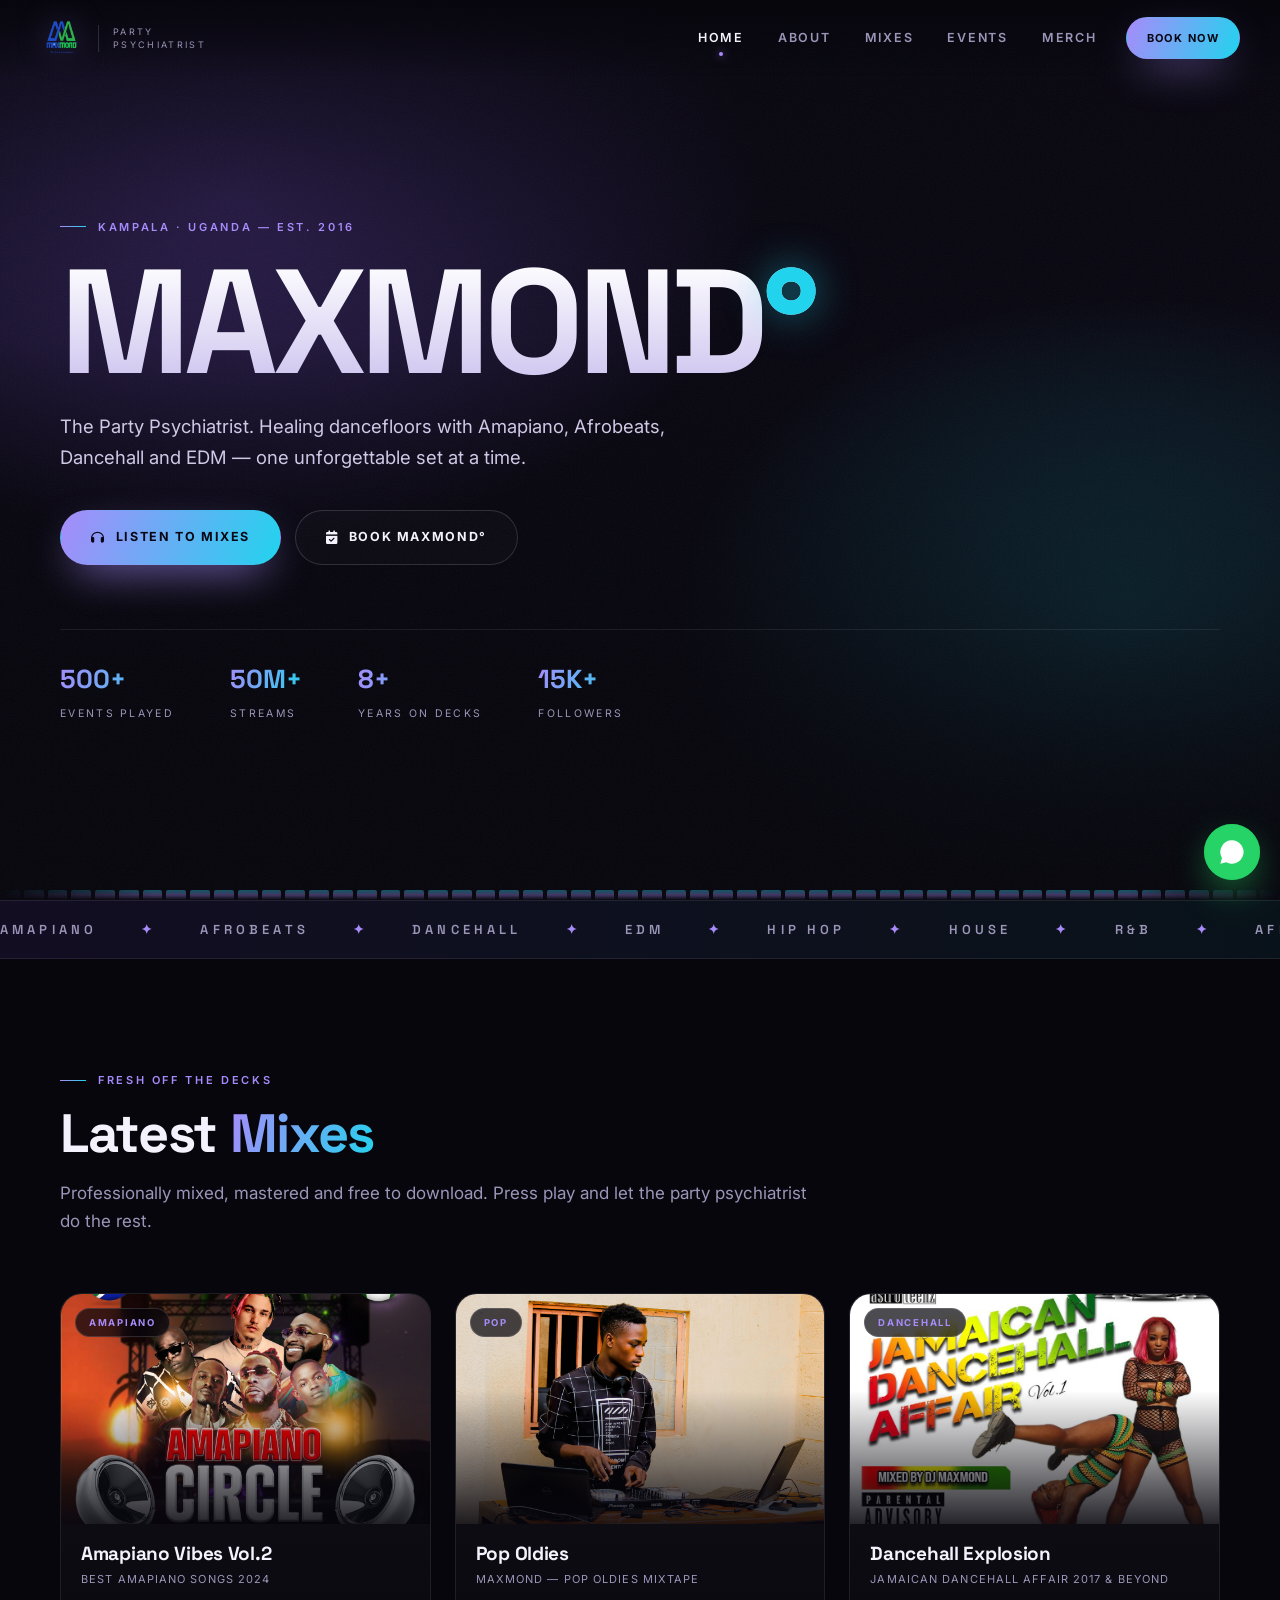
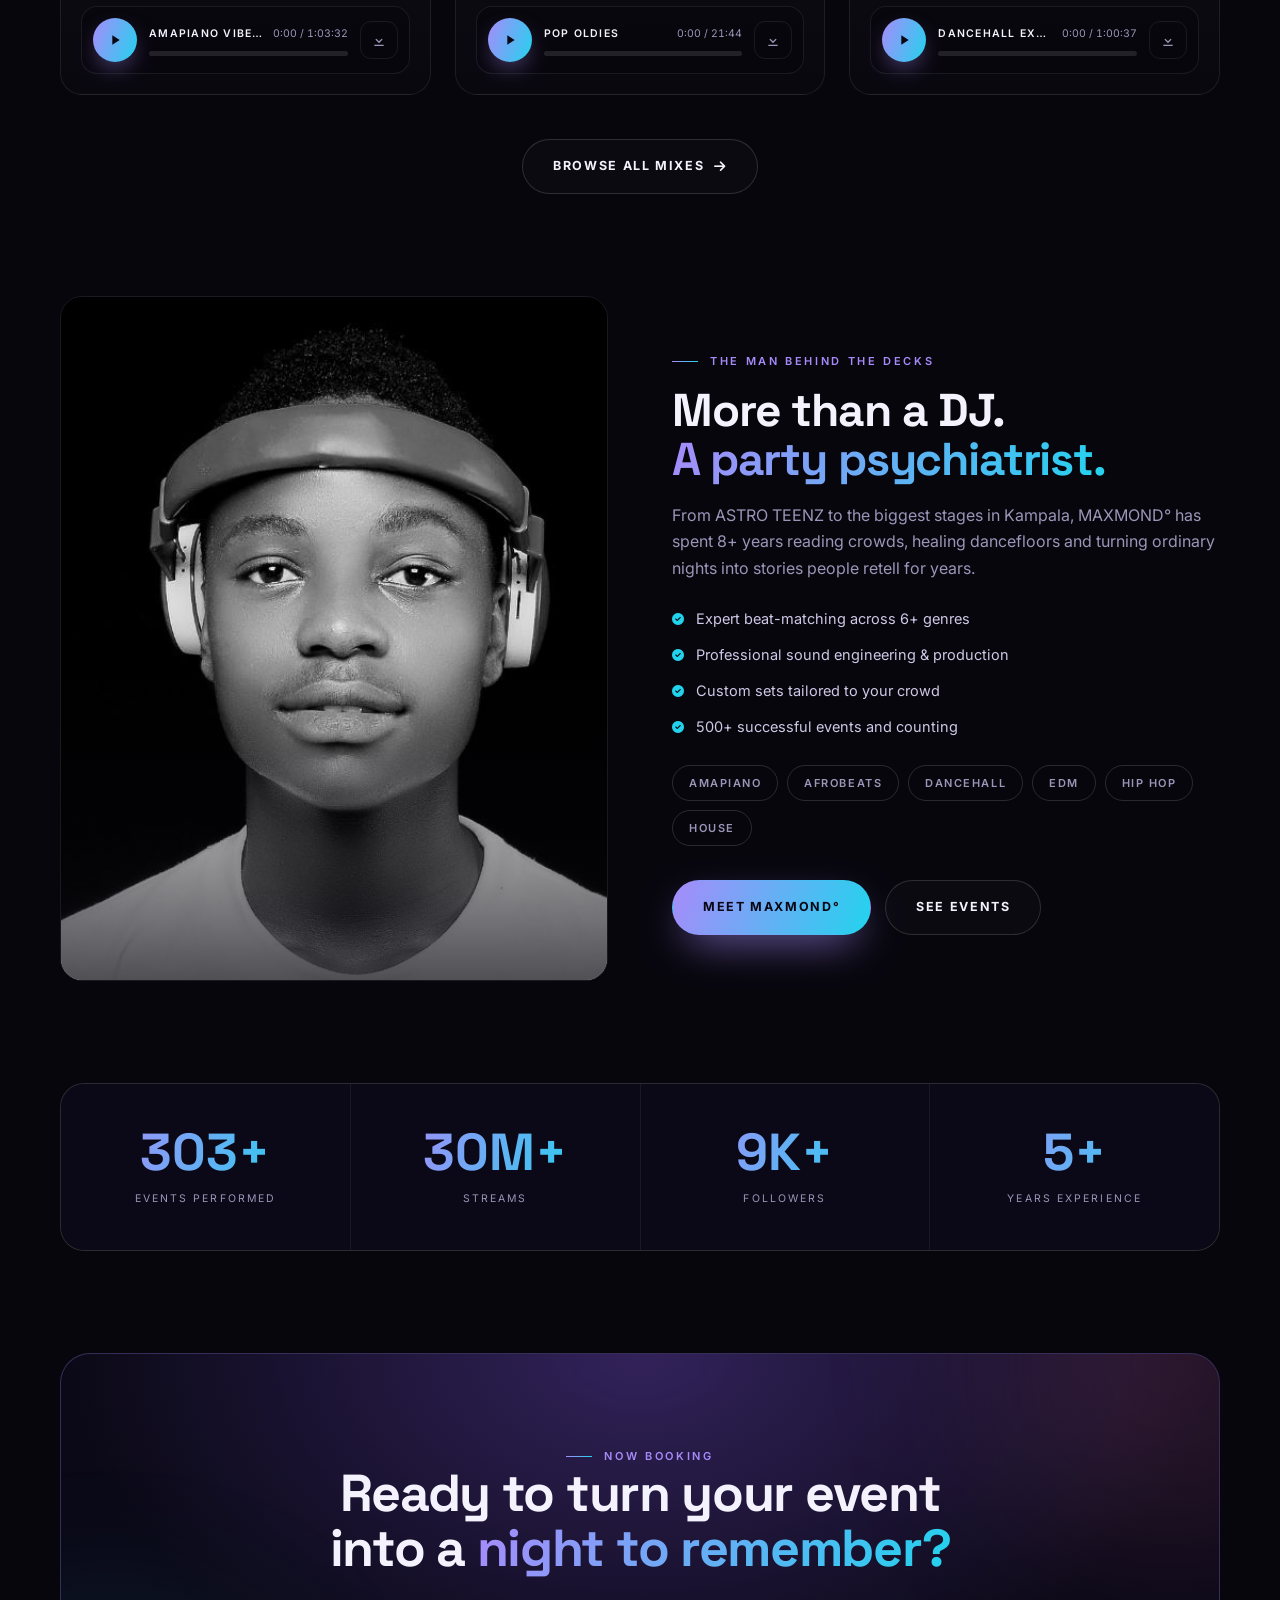
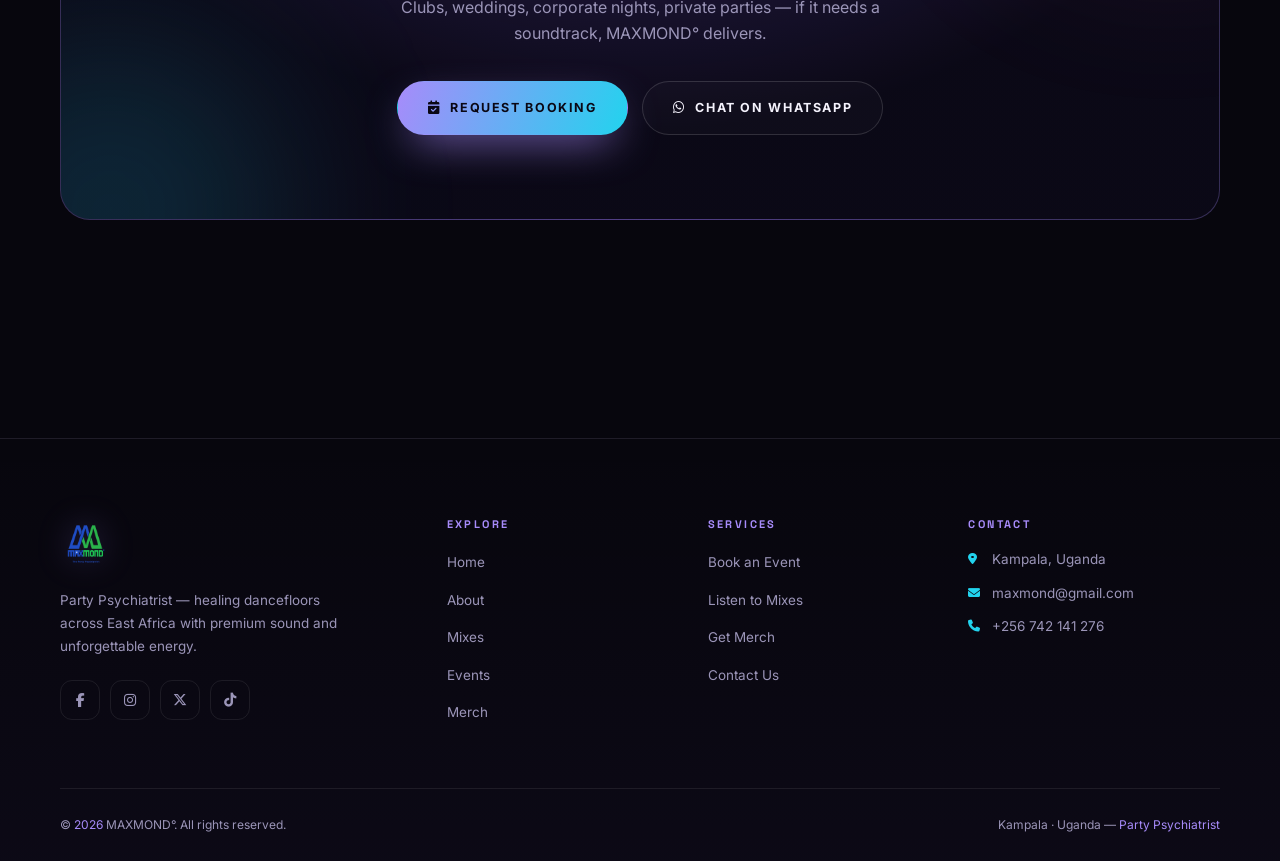
==== commit 83a19166: "Final polish: fixed mobile menu, added custom players, hero video" ====
--- a/index.html
+++ b/index.html
@@ -18,12 +18,12 @@
 <meta property="og:site_name" content="MAXMOND°" />
 <meta property="og:title" content="MAXMOND° — Party Psychiatrist | DJ & Mixing Specialist" />
 <meta property="og:description" content="Healing dancefloors across East Africa. Amapiano, Afrobeats, Dancehall & EDM. Book MAXMOND° for your next event." />
-<meta property="og:image" content="images/og.jpg" />
+<meta property="og:image" content="images/logo.png" />
 <meta property="og:url" content="https://maxmonddj.com/" />
 <meta name="twitter:card" content="summary_large_image" />
 <meta name="twitter:title" content="MAXMOND° — Party Psychiatrist" />
 <meta name="twitter:description" content="DJ & Mixing Specialist based in Kampala, Uganda." />
-<meta name="twitter:image" content="images/og.jpg" />
+<meta name="twitter:image" content="images/logo.png" />
 
 <link rel="preconnect" href="https://fonts.googleapis.com" />
 <link rel="preconnect" href="https://fonts.gstatic.com" crossorigin />
@@ -43,7 +43,7 @@
   "description": "Ugandan DJ and mixing specialist known as the Party Psychiatrist.",
   "url": "https://maxmonddj.com/",
   "logo": "images/logo.png",
-  "image": "images/og.jpg",
+  "image": "images/logo.png",
   "address": { "@type": "PostalAddress", "addressLocality": "Kampala", "addressCountry": "UG" },
   "email": "maxmond@gmail.com",
   "telephone": "+256742141276",
@@ -170,7 +170,7 @@
       <!-- Mix 2 -->
       <article class="mix-card" data-reveal style="--d:90ms">
         <div class="mix-cover">
-          <img src="images/pic 4.jpg" alt="Pop Oldies mixtape cover art" loading="lazy" decoding="async" />
+          <img src="images/pic4.jpg" alt="Pop Oldies mixtape cover art" loading="lazy" decoding="async" />
           <span class="mix-tag">Pop</span>
         </div>
         <div class="mix-body">
@@ -199,7 +199,7 @@
       <!-- Mix 3 -->
       <article class="mix-card" data-reveal style="--d:180ms">
         <div class="mix-cover">
-          <img src="images/JAMAICAN DANCEHALL ALBUM DJ MAXMOND.jpg" alt="Dancehall Explosion cover art" loading="lazy" decoding="async" />
+          <img src="images/JAMAICANDANCEHALLALBUMDJMAXMOND.jpg" alt="Dancehall Explosion cover art" loading="lazy" decoding="async" />
           <span class="mix-tag">Dancehall</span>
         </div>
         <div class="mix-body">
--- a/style.css
+++ b/style.css
@@ -70,22 +70,27 @@
   position:fixed;inset:0 0 auto 0;z-index:100;
   display:flex;align-items:center;justify-content:space-between;gap:24px;
   padding:16px clamp(18px,4vw,40px);
-  transition:background .35s var(--ease),border-color .35s var(--ease),padding .35s var(--ease);
+  transition:padding .35s var(--ease), border-color .35s var(--ease);
   border-bottom:1px solid transparent;
 }
+
+/* The blur now lives on the pseudo-element, NOT the header itself */
 .site-header::before{
   content:"";position:absolute;inset:0;z-index:-1;
   background:linear-gradient(180deg,rgba(7,6,13,.9),rgba(7,6,13,0));
-  transition:opacity .35s var(--ease);
-}
+  transition:background .35s var(--ease), backdrop-filter .35s var(--ease);
+}
+
 .site-header.scrolled{
+  border-bottom-color:var(--line);
+  padding-block:10px;
+}
+
+.site-header.scrolled::before{
   background:rgba(7,6,13,.72);
   backdrop-filter:blur(18px) saturate(150%);
   -webkit-backdrop-filter:blur(18px) saturate(150%);
-  border-bottom-color:var(--line);
-  padding-block:10px;
-}
-.site-header.scrolled::before{opacity:0}
+}
 
 .brand{display:flex;align-items:center;gap:14px;flex-shrink:0}
 .brand img{height:44px;width:auto;transition:transform .3s var(--ease),filter .3s var(--ease);
@@ -110,16 +115,81 @@
 }
 .nav-cta{margin-left:10px}
 
+/* ============================================================
+   MENU BUTTON — rotating gradient ring + morphing lines
+   ============================================================ */
 .menu-btn{
-  display:none;width:46px;height:46px;border-radius:14px;
-  border:1px solid var(--line);flex-direction:column;align-items:center;justify-content:center;gap:5px;
-  transition:border-color .25s,background .25s;
-}
-.menu-btn span{display:block;width:20px;height:2px;background:var(--text);border-radius:2px;transition:.3s var(--ease)}
-.menu-btn:hover{border-color:var(--violet-b);background:rgba(167,139,250,.08)}
-.menu-btn.active span:nth-child(1){transform:translateY(7px) rotate(45deg)}
-.menu-btn.active span:nth-child(2){opacity:0}
-.menu-btn.active span:nth-child(3){transform:translateY(-7px) rotate(-45deg)}
+  display:none;
+  position:relative;
+  width:52px;height:52px;
+  border-radius:50%;
+  border:1px solid var(--line-2);
+  background:rgba(255,255,255,.03);
+  align-items:center;justify-content:center;
+  flex-direction:column;gap:6px;
+  overflow:hidden;
+  transition:border-color .3s, background .3s, transform .2s;
+  -webkit-tap-highlight-color:transparent;
+}
+
+/* Rotating conic gradient ring */
+.menu-btn::before{
+  content:"";position:absolute;inset:-2px;border-radius:50%;
+  background:conic-gradient(from 0deg,
+    transparent 0%,
+    var(--violet-b) 25%,
+    var(--cyan) 50%,
+    transparent 75%);
+  opacity:0;
+  transition:opacity .4s;
+  animation:menuSpin 4s linear infinite;
+  z-index:0;
+}
+
+/* Dark inner disc so the ring is a thin border */
+.menu-btn::after{
+  content:"";position:absolute;inset:2px;border-radius:50%;
+  background:rgba(11,9,23,.92);
+  backdrop-filter:blur(10px);
+  -webkit-backdrop-filter:blur(10px);
+  z-index:1;
+}
+
+.menu-btn > span{position:relative;z-index:2}
+.menu-btn:hover::before,
+.menu-btn.active::before{opacity:1}
+.menu-btn:hover{border-color:transparent;background:rgba(167,139,250,.05)}
+.menu-btn:active{transform:scale(.94)}
+
+.menu-btn span{
+  display:block;height:2px;
+  background:var(--text);border-radius:2px;
+  transition:transform .45s cubic-bezier(.7,0,.3,1),
+             opacity .25s,
+             width .3s var(--ease),
+             background .3s;
+}
+.menu-btn span:nth-child(1){width:22px}
+.menu-btn span:nth-child(2){width:14px}         /* asymmetric */
+.menu-btn span:nth-child(3){width:22px}
+.menu-btn:hover span:nth-child(2){width:22px}   /* expands on hover */
+.menu-btn.active span:nth-child(1){transform:translateY(8px) rotate(45deg);width:22px;background:var(--violet-b)}
+.menu-btn.active span:nth-child(2){opacity:0;transform:scaleX(0)}
+.menu-btn.active span:nth-child(3){transform:translateY(-8px) rotate(-45deg);width:22px;background:var(--violet-b)}
+
+@keyframes menuSpin{to{transform:rotate(360deg)}}
+
+/* Mobile drawer backdrop */
+.nav-backdrop{
+  position:fixed;inset:0;
+  background:rgba(7,6,13,.65);
+  backdrop-filter:blur(8px);
+  -webkit-backdrop-filter:blur(8px);
+  z-index:89;
+  opacity:0;visibility:hidden;
+  transition:opacity .35s var(--ease), visibility .35s;
+}
+.nav-backdrop.show{opacity:1;visibility:visible}
 
 /* Buttons */
 .btn{
@@ -478,18 +548,56 @@
 @media (max-width:960px){
   .menu-btn{display:flex}
   .brand-tag{display:none}
-  .nav{position:fixed;top:0;right:0;bottom:0;z-index:90;width:min(86vw,370px);
+
+  .nav{
+    position:fixed;top:0;right:0;bottom:0;z-index:90;
+    width:min(86vw,380px);
     flex-direction:column;align-items:stretch;justify-content:center;gap:6px;
-    padding:100px 26px 40px;background:rgba(9,7,18,.97);
-    backdrop-filter:blur(24px);-webkit-backdrop-filter:blur(24px);
-    border-left:1px solid var(--line);transform:translateX(100%);
-    transition:transform .45s var(--ease)}
+    padding:100px 26px 40px;
+    background:linear-gradient(180deg, rgba(9,7,18,.98), rgba(7,6,13,.98));
+    backdrop-filter:blur(24px);
+    -webkit-backdrop-filter:blur(24px);
+    border-left:1px solid var(--line);
+    transform:translateX(100%);
+    transition:transform .5s cubic-bezier(.76,0,.24,1);
+    box-shadow:-30px 0 80px -20px rgba(0,0,0,.6);
+  }
   .nav.open{transform:none}
-  .nav-link{font-size:15px;padding:15px 16px;border-radius:14px}
+
+  /* Staggered link entrance */
+  .nav .nav-link,
+  .nav .nav-cta{
+    opacity:0;
+    transform:translateX(40px);
+    transition:opacity .4s var(--ease), transform .4s var(--ease);
+  }
+  .nav.open .nav-link,
+  .nav.open .nav-cta{opacity:1;transform:none}
+  .nav.open .nav-link:nth-child(1){transition-delay:.12s}
+  .nav.open .nav-link:nth-child(2){transition-delay:.18s}
+  .nav.open .nav-link:nth-child(3){transition-delay:.24s}
+  .nav.open .nav-link:nth-child(4){transition-delay:.30s}
+  .nav.open .nav-link:nth-child(5){transition-delay:.36s}
+  .nav.open .nav-cta{transition-delay:.42s}
+
+  .nav-link{
+    font-size:15px;
+    padding:15px 18px;
+    border-radius:14px;
+    text-align:left;
+    justify-content:flex-start;
+  }
   .nav-link.active::after{display:none}
+  .nav-link.active{
+    background:rgba(167,139,250,.12);
+    color:var(--violet-b);
+    box-shadow:inset 0 0 0 1px rgba(167,139,250,.25);
+  }
   .nav-cta{margin:16px 0 0}
   .nav-cta.btn{width:100%}
   body.nav-open{overflow:hidden}
+
+  /* Keep the rest of the responsive rules below this block unchanged */
   .split{grid-template-columns:1fr}
   .split-media img{aspect-ratio:16/11}
   .stats{grid-template-columns:repeat(2,1fr)}
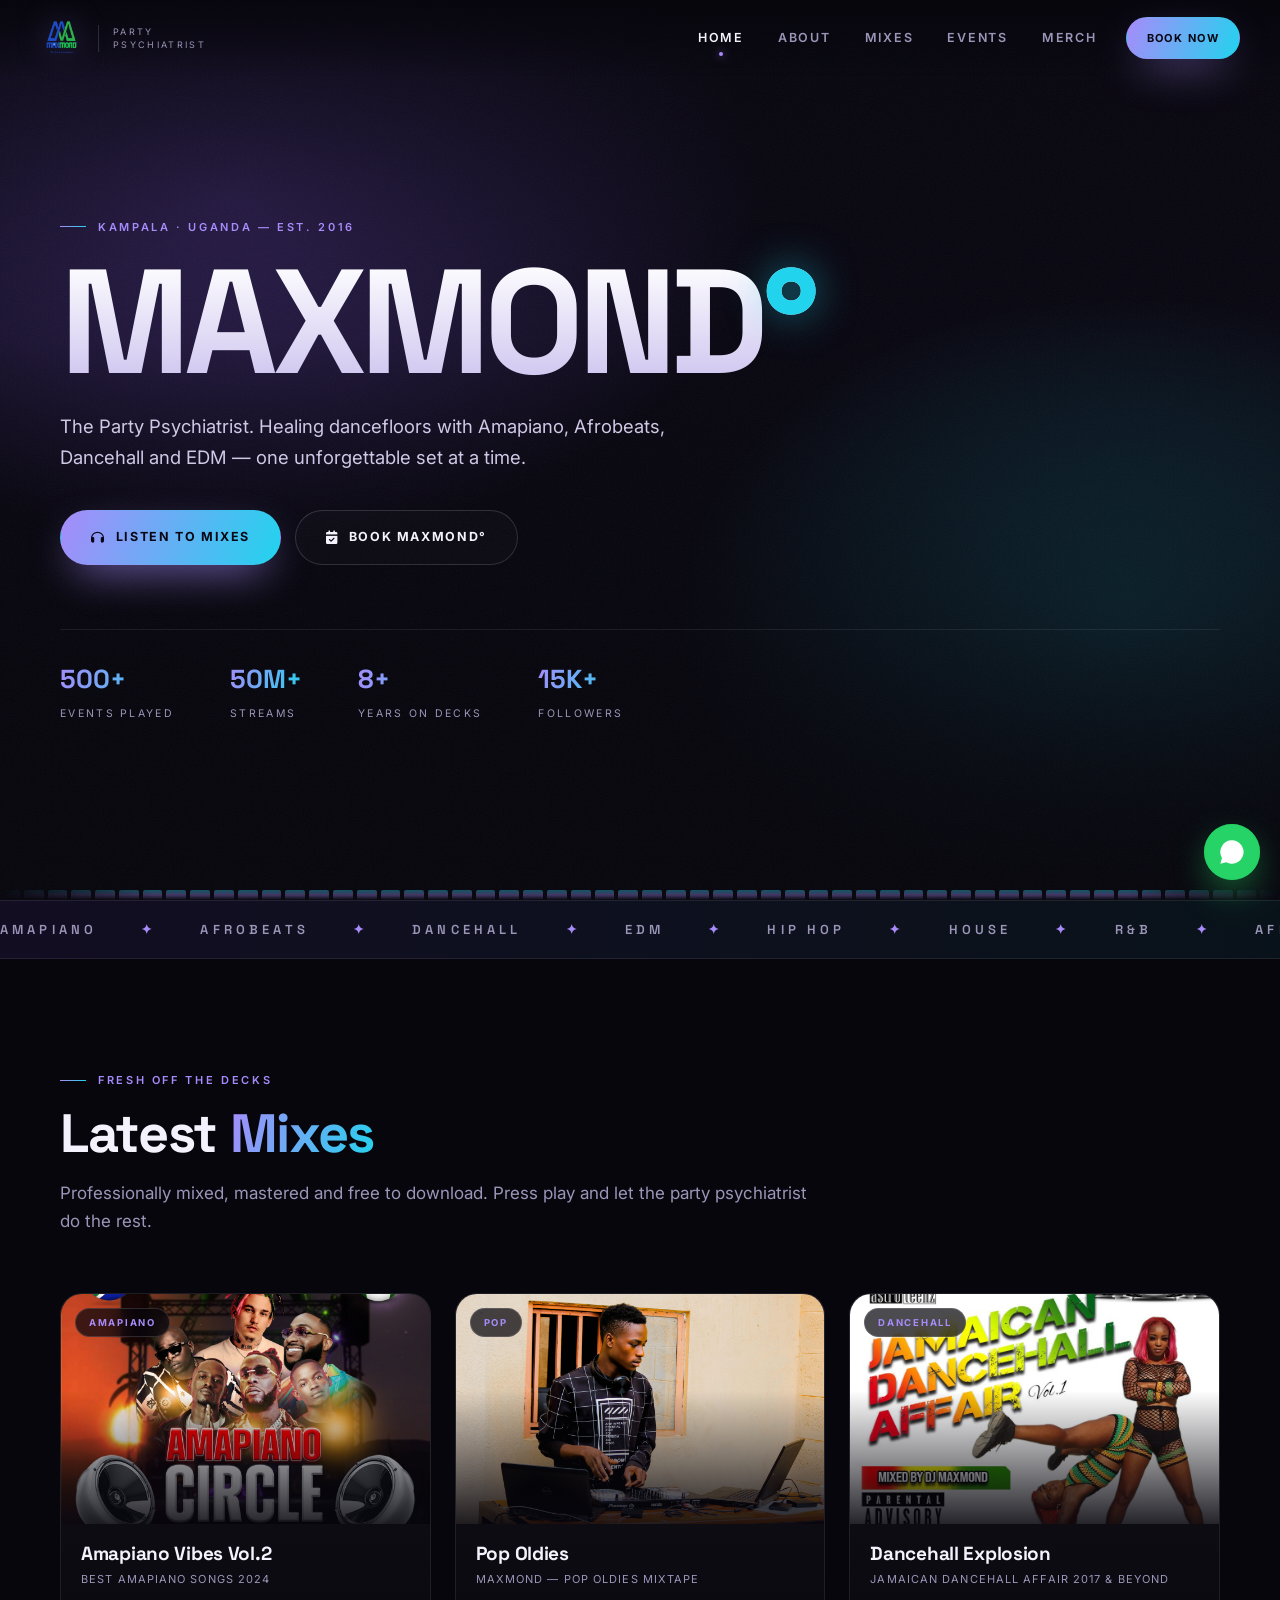
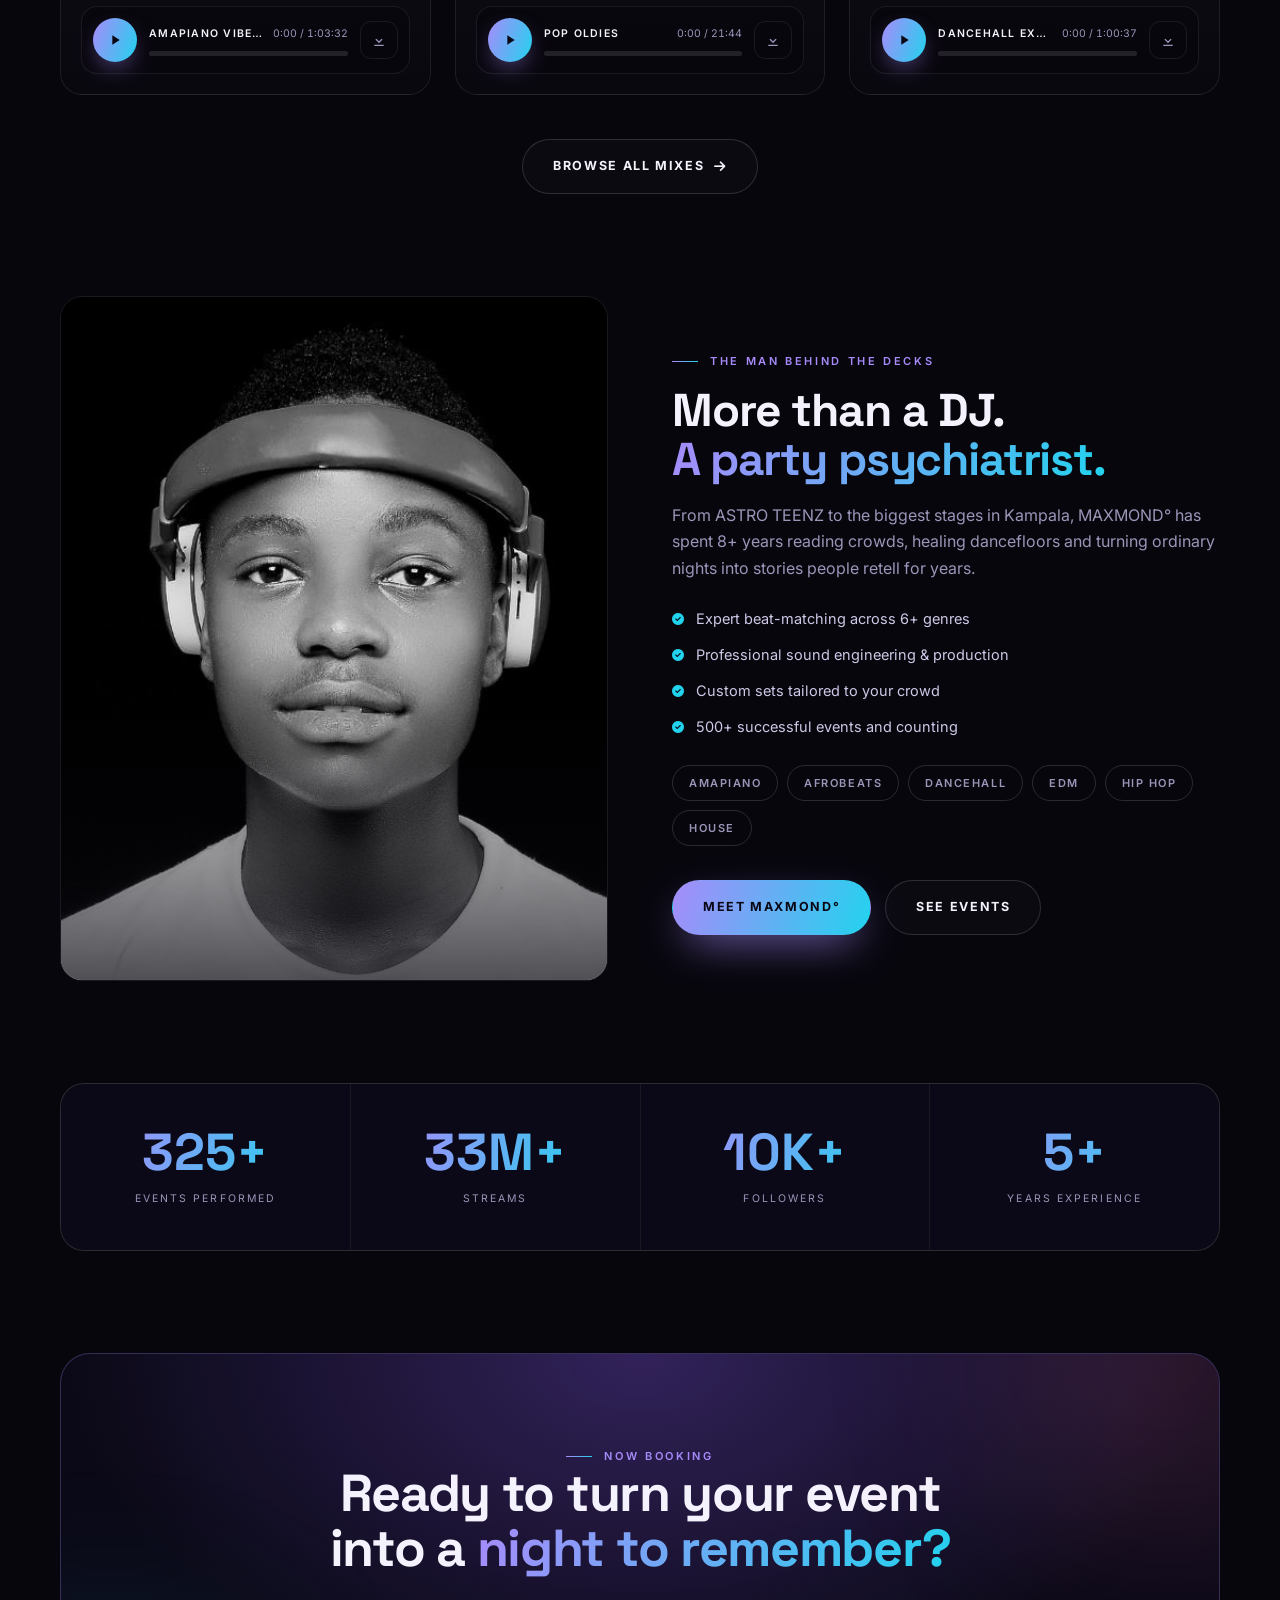
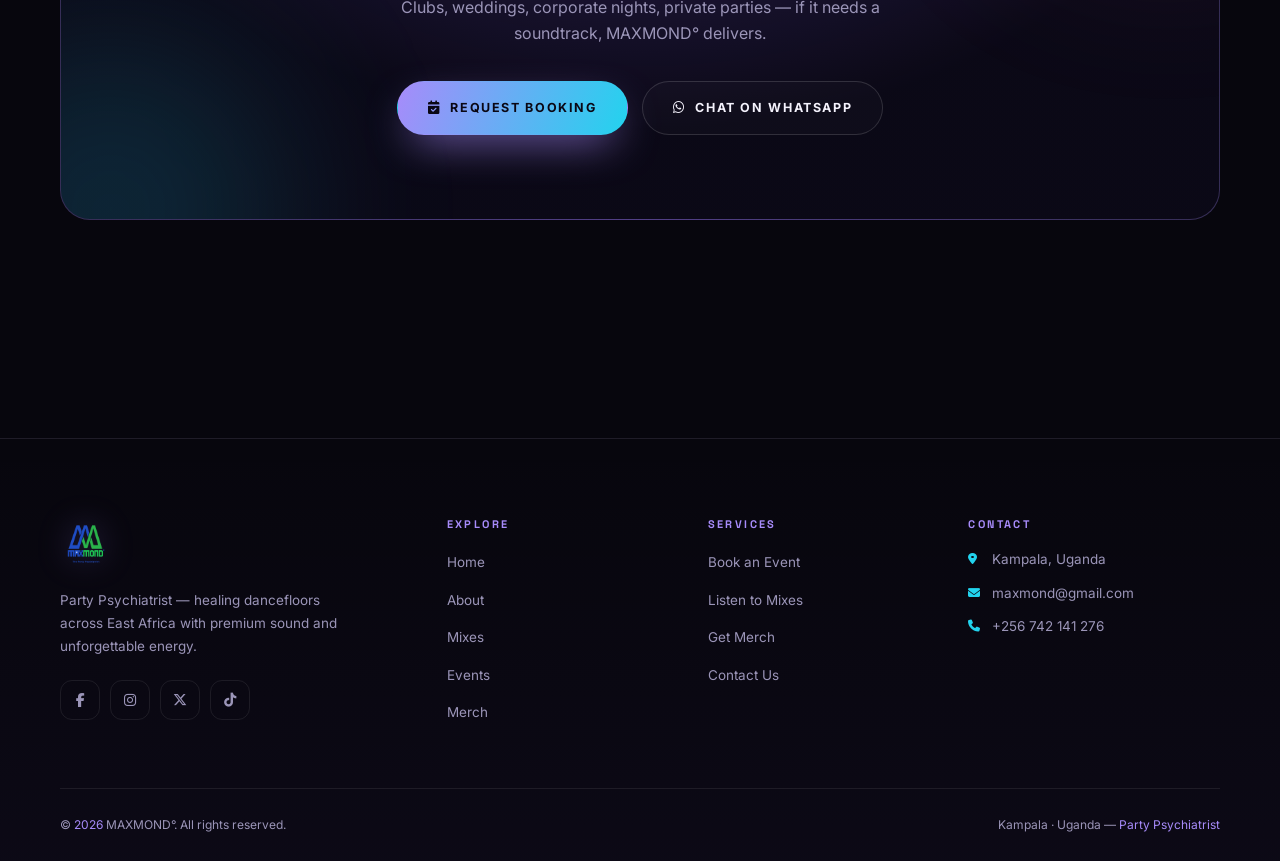
==== commit a5bc9f07: "Add Google verification file" ====
--- a/index.html
+++ b/index.html
@@ -7,6 +7,7 @@
 <meta name="description" content="MAXMOND° — Uganda's Party Psychiatrist. Amapiano, Afrobeats, Dancehall and EDM mixes, live DJ bookings and exclusive merch. 500+ events, 8+ years on the decks." />
 <meta name="theme-color" content="#07060d" />
 <meta name="author" content="MAXMOND°" />
+<meta name="google-site-verification" content="a1b2c3d4e5f6g7h8i9j0k1l2m3n4o5p6" />
 
 <!-- Favicon -->
 <link rel="icon" type="image/png" href="images/logo.png" />
@@ -19,7 +20,7 @@
 <meta property="og:title" content="MAXMOND° — Party Psychiatrist | DJ & Mixing Specialist" />
 <meta property="og:description" content="Healing dancefloors across East Africa. Amapiano, Afrobeats, Dancehall & EDM. Book MAXMOND° for your next event." />
 <meta property="og:image" content="images/logo.png" />
-<meta property="og:url" content="https://maxmonddj.com/" />
+<meta property="og:url" content="https://mathew-mats.github.io/MAXMOND--website/index.html" />
 <meta name="twitter:card" content="summary_large_image" />
 <meta name="twitter:title" content="MAXMOND° — Party Psychiatrist" />
 <meta name="twitter:description" content="DJ & Mixing Specialist based in Kampala, Uganda." />
